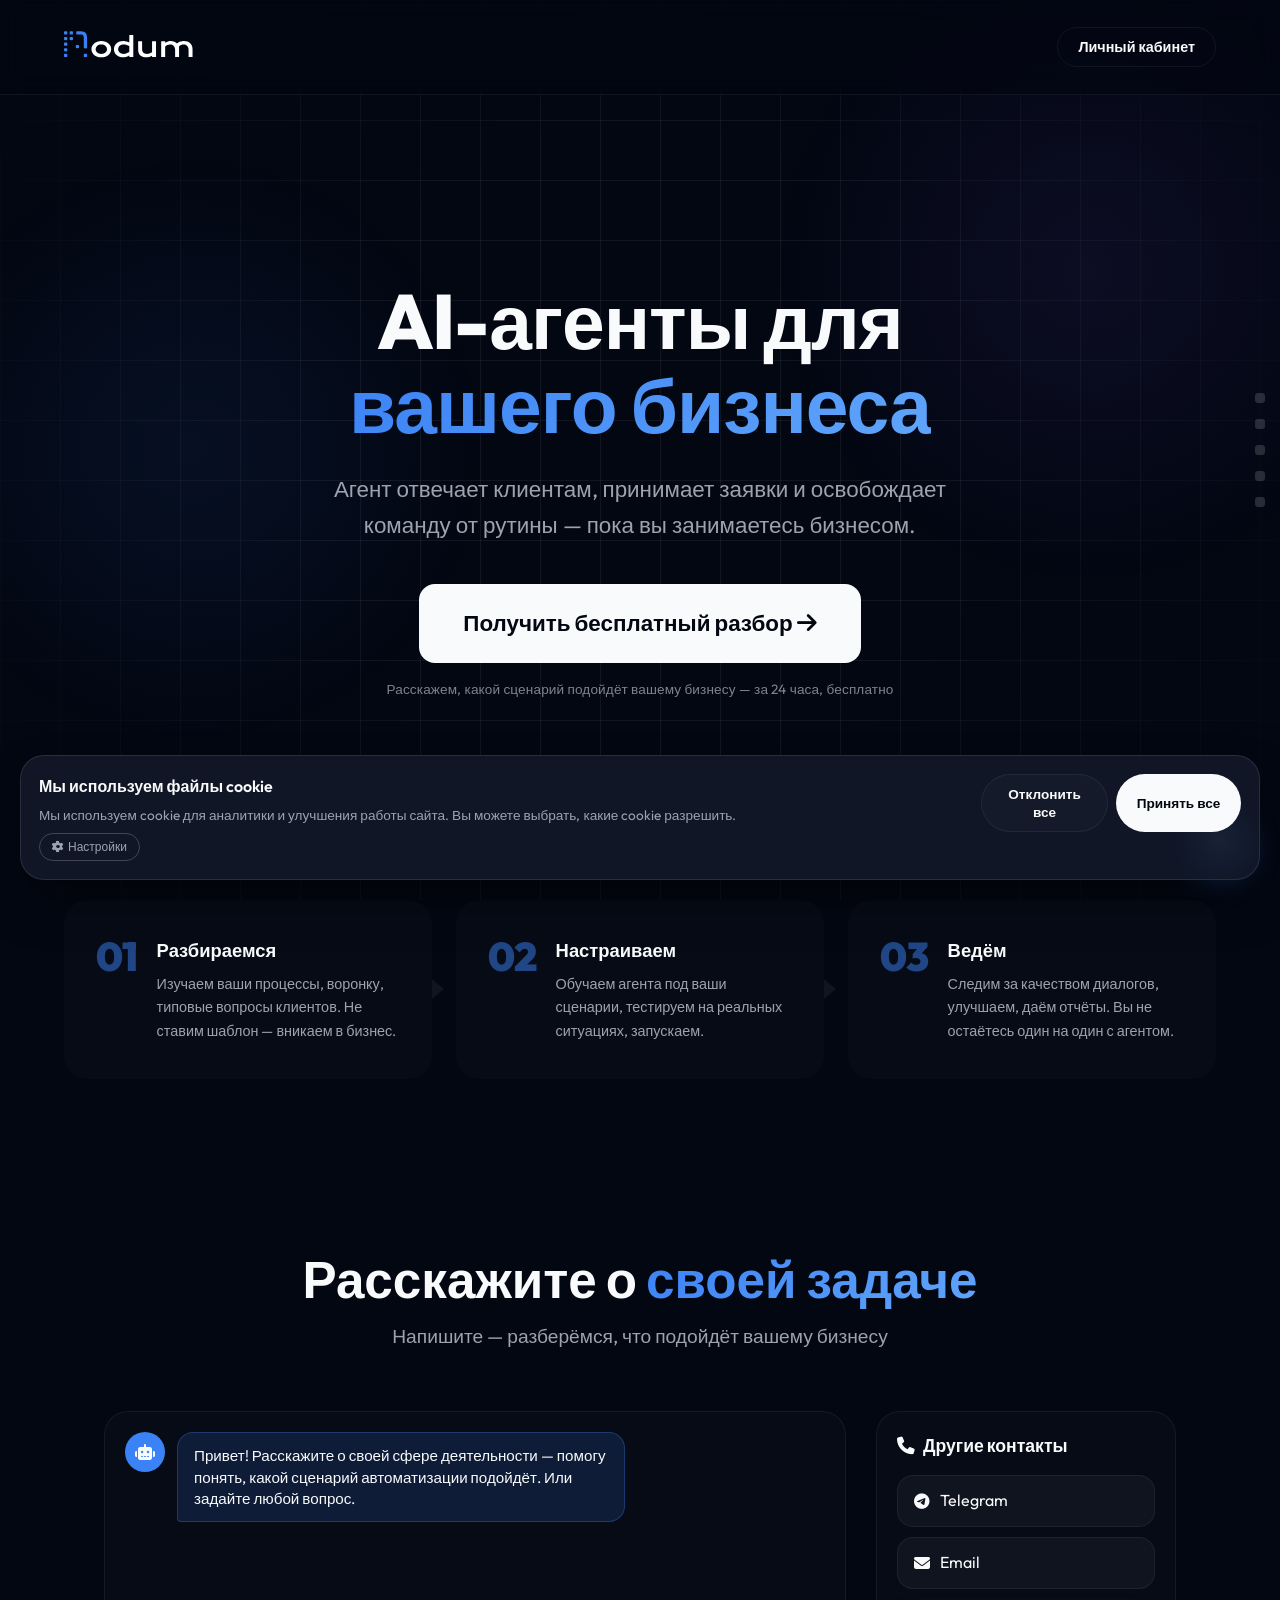
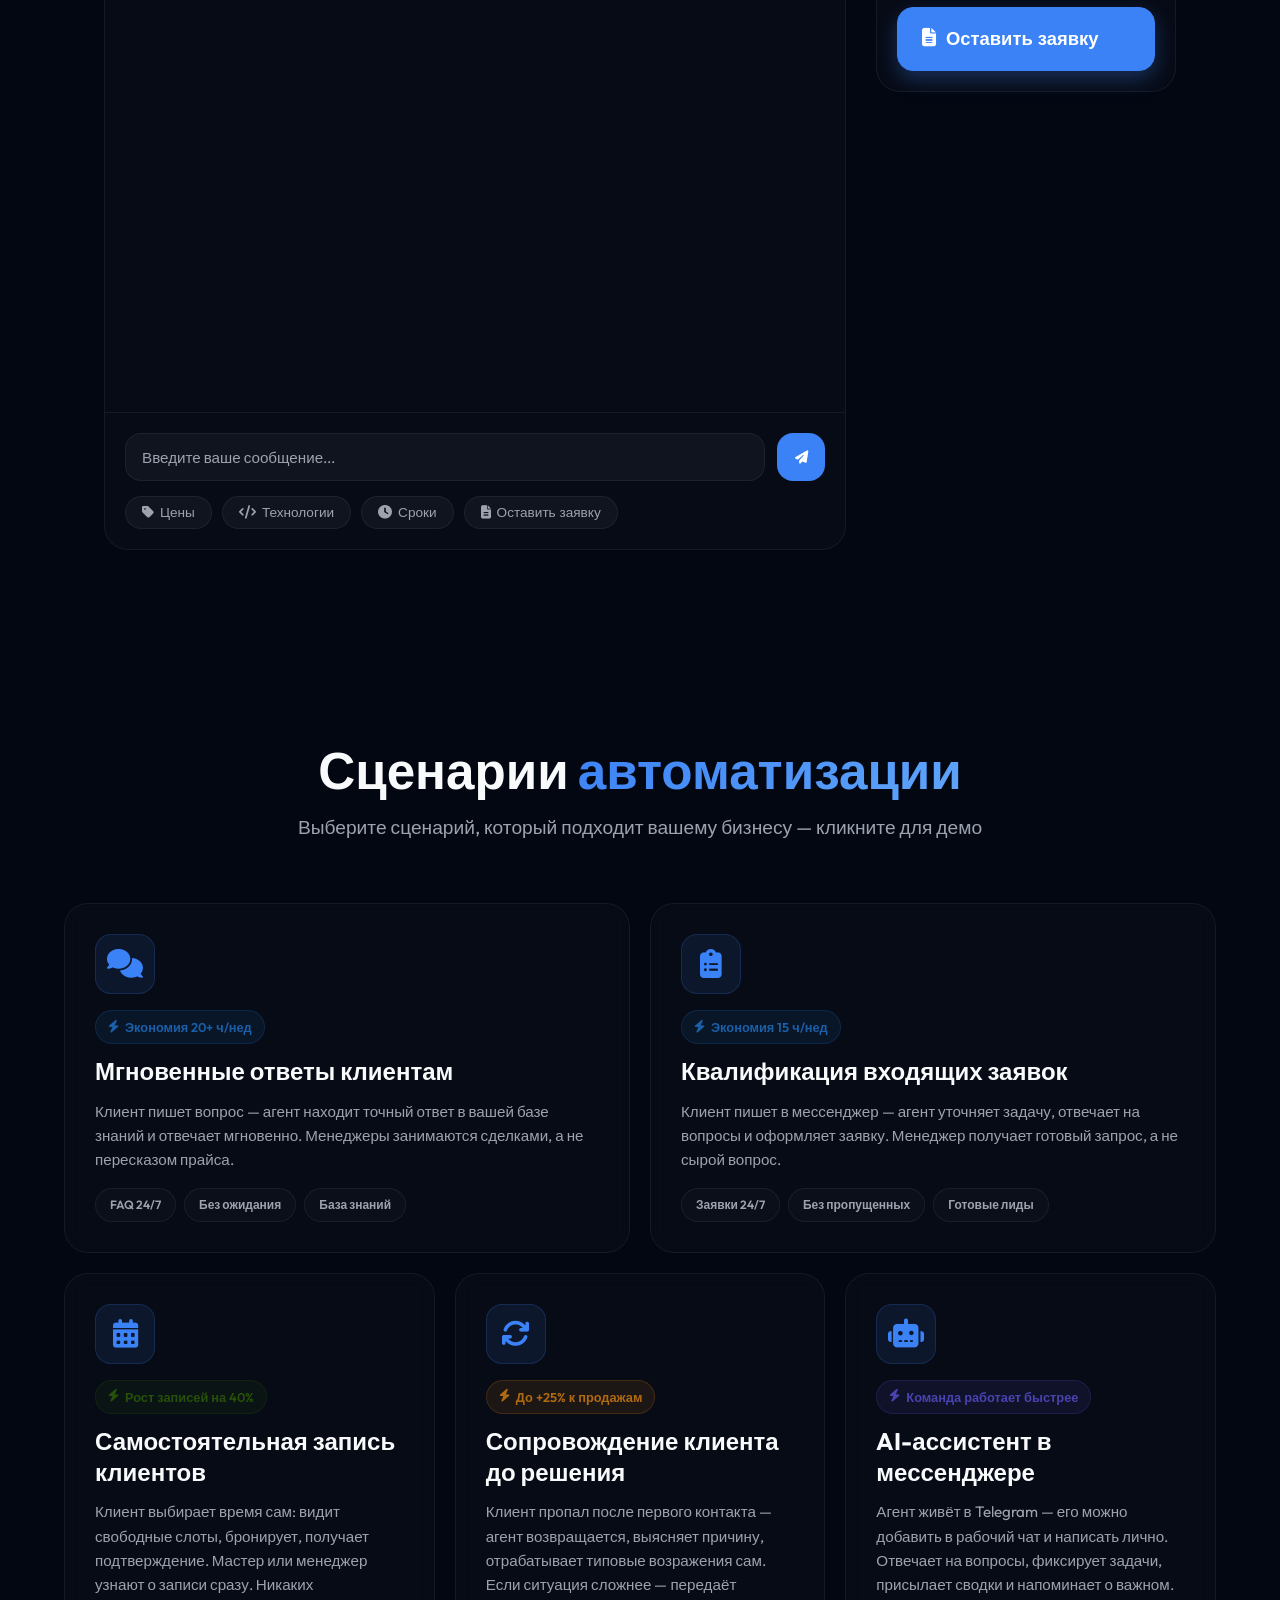
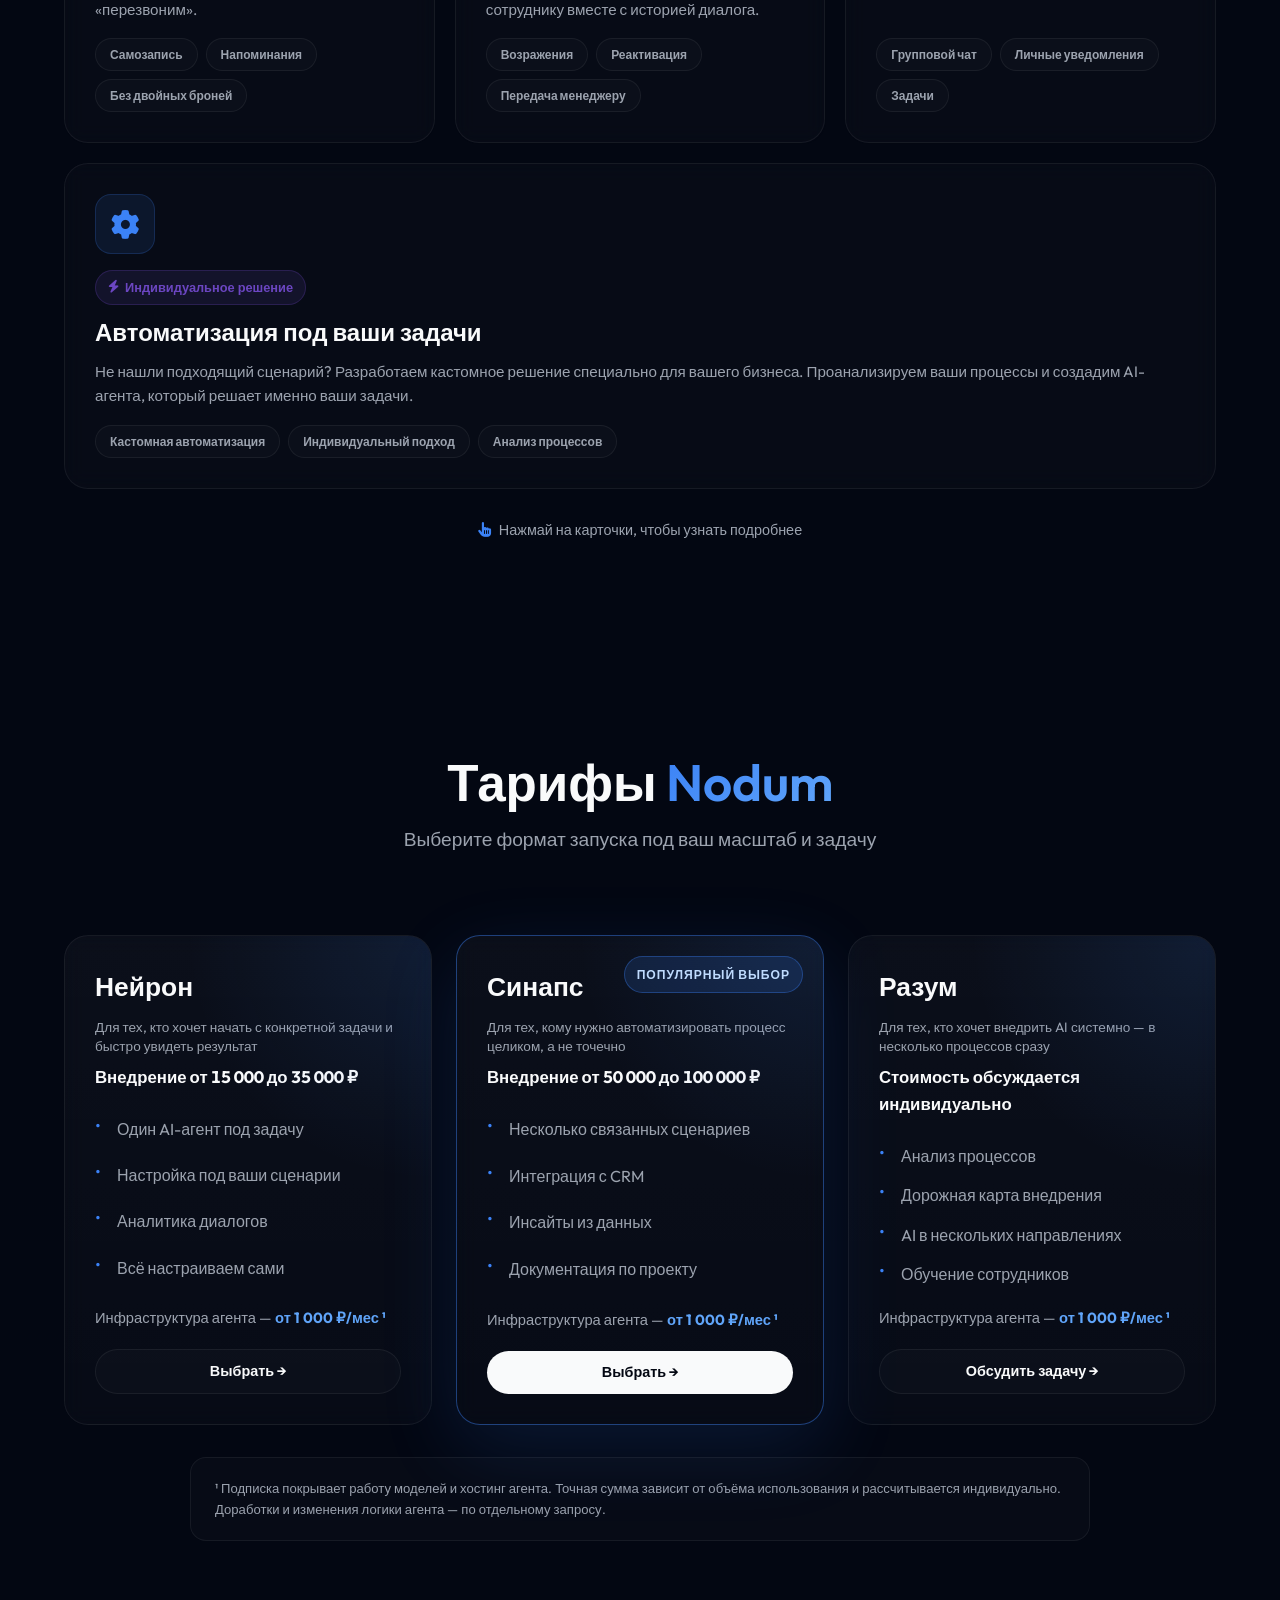
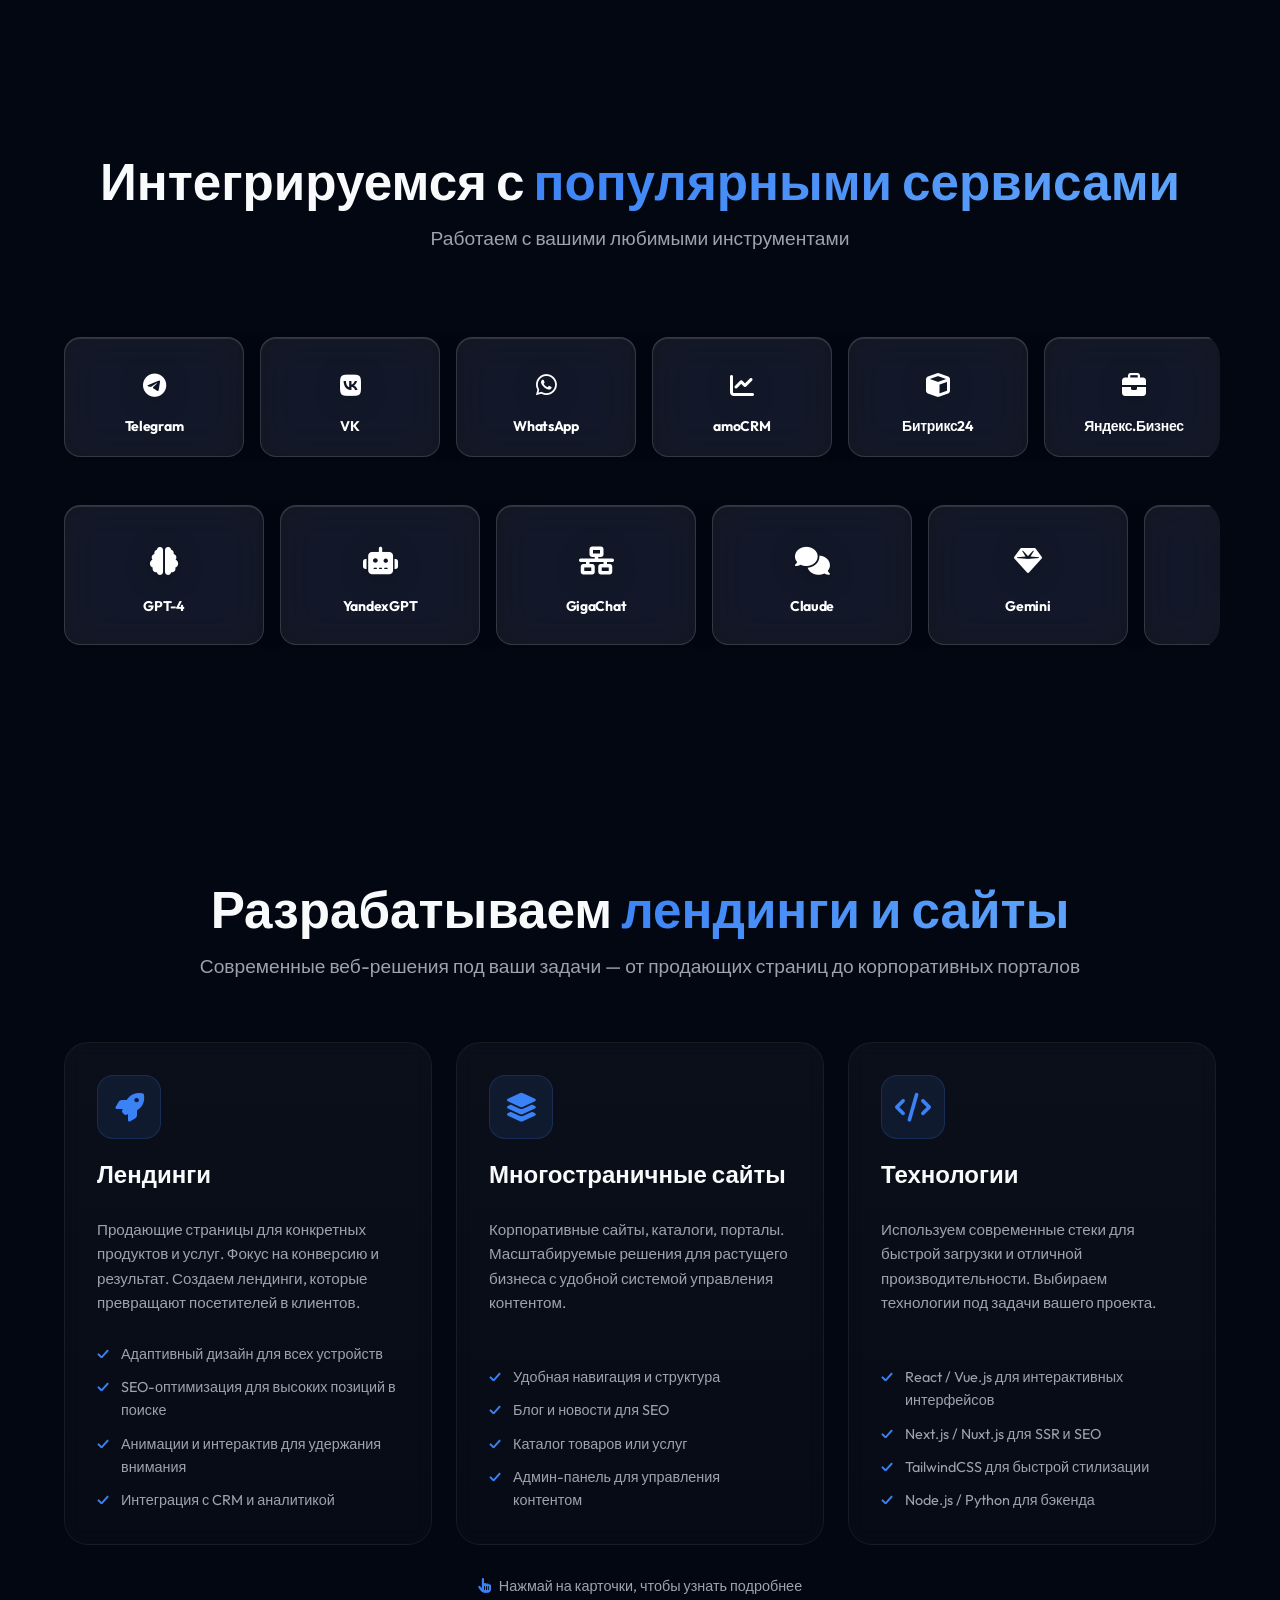
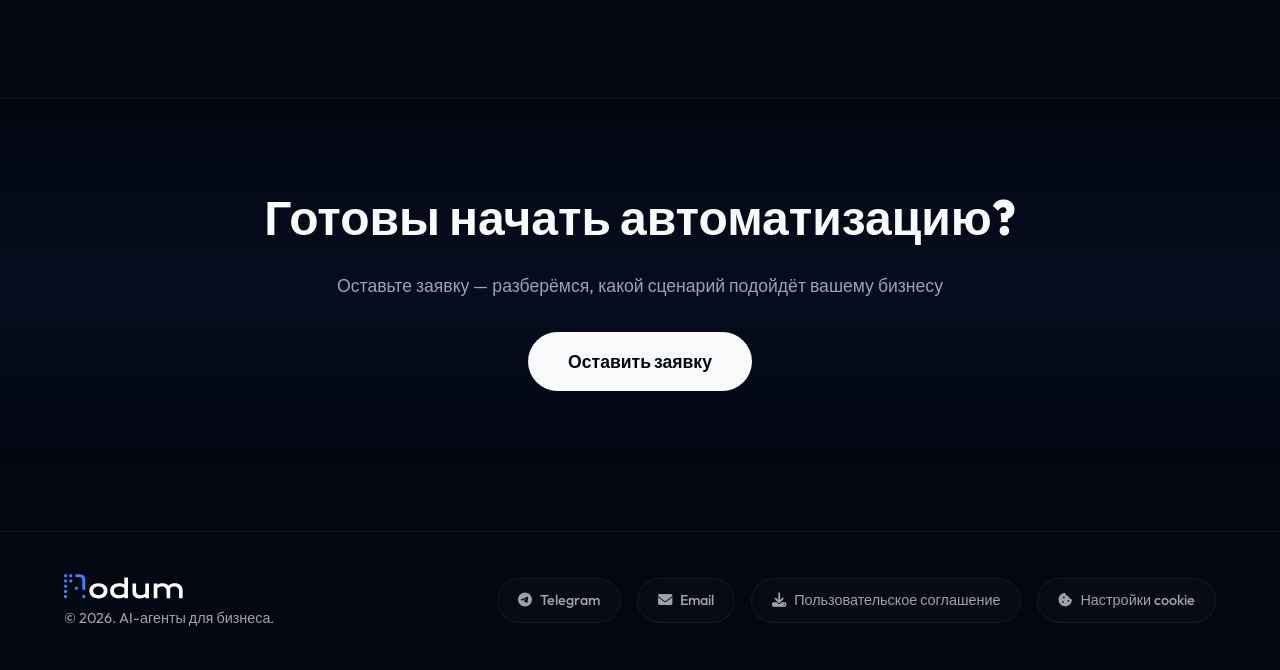
==== index.html @ 3034f19e "добавлена плавающая навигация справа с индикацией активных секций, удалено бургер-меню, добавлены ID" ====
<!DOCTYPE html>
<html lang="ru">
<head>
    <meta charset="UTF-8">
    <meta name="viewport" content="width=device-width, initial-scale=1.0, maximum-scale=5.0, user-scalable=yes">
    <meta name="theme-color" content="#030712">
    <title>Nodum — AI-агенты для бизнеса</title>
    <link rel="icon" type="image/svg+xml" href="images/nodumColor.svg">
    <link rel="apple-touch-icon" href="images/nodum fffff.svg">
    <link rel="mask-icon" href="images/nodum fffff.svg" color="#3b82f6">
    <meta name="msapplication-TileImage" content="images/nodum fffff.svg">
    <meta name="msapplication-TileColor" content="#030712">
    <link rel="manifest" href="manifest.json">

    <!-- Open Graph / Facebook -->
    <meta property="og:type" content="website">
    <meta property="og:url" content="https://nodum-tech.github.io/Nodum_site/">
    <meta property="og:title" content="Nodum — AI-агенты для бизнеса">
    <meta property="og:description" content="Агент отвечает клиентам, принимает заявки и освобождает команду от рутины — пока вы занимаетесь бизнесом.">
    <meta property="og:image" content="https://nodum-tech.github.io/Nodum_site/images/logo.svg">
    <meta property="og:image:type" content="image/svg+xml">
    <meta property="og:image:width" content="276">
    <meta property="og:image:height" content="62">

    <!-- Twitter -->
    <meta property="twitter:card" content="summary_large_image">
    <meta property="twitter:url" content="https://nodum-tech.github.io/Nodum_site/">
    <meta property="twitter:title" content="Nodum — AI-агенты для бизнеса">
    <meta property="twitter:description" content="Агент отвечает клиентам, принимает заявки и освобождает команду от рутины — пока вы занимаетесь бизнесом.">
    <meta property="twitter:image" content="https://nodum-tech.github.io/Nodum_site/images/logo.svg">
    <meta property="twitter:image:alt" content="Nodum - AI-агенты для бизнеса">

    <link rel="preconnect" href="https://fonts.googleapis.com">
    <link rel="preconnect" href="https://fonts.gstatic.com" crossorigin>
    
    <!-- Подключаем Unbounded для заголовков и Outfit для текста -->
    <link href="https://fonts.googleapis.com/css2?family=Outfit:wght@300;400;500;600;800;900&family=Unbounded:wght@600;700;800&display=swap" rel="stylesheet">

    <link rel="stylesheet" href="https://cdnjs.cloudflare.com/ajax/libs/font-awesome/6.4.0/css/all.min.css">
    <link rel="stylesheet" href="style.css">

    <!-- CSS-защита для React Flowchart контейнера -->
    <style>
      #react-flowchart-container {
        width: 100%;
        display: flex;
        justify-content: center;
        align-items: center;
        overflow-x: auto;
        padding: 10px 0 30px 0;
        background: transparent;
      }

      #react-flowchart-container svg {
        min-width: 600px;
        width: 100%;
        height: auto;
        overflow: visible !important;
      }
    </style>

    <script src="https://cdn.jsdelivr.net/npm/mermaid@10/dist/mermaid.min.js"></script>
    <script>
        mermaid.initialize({ 
            startOnLoad: true, 
            theme: 'dark',
            themeVariables: {
                primaryColor: '#3b82f6',
                edgeLabelBackground:'#1e293b',
                tertiaryColor: '#1e293b',
                mainBkg: '#0f172a',
                nodeBorder: '#3b82f6',
                lineColor: '#6366f1',
                fontFamily: 'Outfit'
            },
            flowchart: { useMaxWidth: true, htmlLabels: true, curve: 'long-hand' }
        });
    </script>
</head>
<body>

    <div class="bg-gradient"></div>
    <div class="grid-bg"></div>

    <!-- Навигация -->
    <nav class="navbar fade-in-top">
        <div class="logo"><img class="image-logo " src="images/logo.svg" alt="logo" srcset=""></div>
        <div class="nav-links">
            <button onclick="openCabinetModal()" class="btn btn-outline btn-sm">Личный кабинет</button>
        </div>
    </nav>

    <!-- Плавающая навигация справа -->
    <div class="floating-nav" id="floating-nav">
        <a href="#chat" class="floating-nav-item" data-section="chat">
            <span class="floating-nav-dot"></span>
            <span class="floating-nav-label">Ассистент</span>
        </a>
        <a href="#portfolio" class="floating-nav-item" data-section="portfolio">
            <span class="floating-nav-dot"></span>
            <span class="floating-nav-label">Сценарии</span>
        </a>
        <a href="#pricing" class="floating-nav-item" data-section="pricing">
            <span class="floating-nav-dot"></span>
            <span class="floating-nav-label">Тарифы</span>
        </a>
        <a href="#weeb" class="floating-nav-item" data-section="weeb">
            <span class="floating-nav-dot"></span>
            <span class="floating-nav-label">Веб-разработка</span>
        </a>
        <a href="#cta" class="floating-nav-item" data-section="cta">
            <span class="floating-nav-dot"></span>
            <span class="floating-nav-label">Оставить заявку</span>
        </a>
    </div>

    <main id="main-content">

    <!-- Главный экран -->
    <header id="hero" class="hero">
        <div class="hero-content fade-in-up">
            <h1 class="hero-title">AI-агенты для <span class="text-gradient">вашего бизнеса</span></h1>
            <p class="hero-subtitle">Агент отвечает клиентам, принимает заявки и освобождает команду от рутины — пока вы занимаетесь бизнесом.</p>

            <div class="hero-buttons">
                <a href="#chat" onclick="startProjectChat(event)" class="btn btn-primary">
                    <span>Получить бесплатный разбор <i class="fa-solid fa-arrow-right"></i></span>
                </a>
            </div>
            <p class="hero-micro">Расскажем, какой сценарий подойдёт вашему бизнесу — за 24 часа, бесплатно</p>
        </div>
    </header>

    <!-- Три шага -->
    <section id="steps" class="steps-section fade-in-up">
        <div class="steps-container">
            <div class="step-item fade-in-up">
                <div class="step-number">01</div>
                <div class="step-content">
                    <h3>Разбираемся</h3>
                    <p>Изучаем ваши процессы, воронку, типовые вопросы клиентов. Не ставим шаблон — вникаем в бизнес.</p>
                </div>
            </div>
            <div class="step-item fade-in-up" style="transition-delay: 0.1s">
                <div class="step-number">02</div>
                <div class="step-content">
                    <h3>Настраиваем</h3>
                    <p>Обучаем агента под ваши сценарии, тестируем на реальных ситуациях, запускаем.</p>
                </div>
            </div>
            <div class="step-item fade-in-up" style="transition-delay: 0.2s">
                <div class="step-number">03</div>
                <div class="step-content">
                    <h3>Ведём</h3>
                    <p>Следим за качеством диалогов, улучшаем, даём отчёты. Вы не остаётесь один на один с агентом.</p>
                </div>
            </div>
        </div>
    </section>

    <!-- Прямая связь -->
    <section id="chat" class="chat-section fade-in-up">
        <div class="section-header">
            <h2 class="section-title">Расскажите о <span class="text-gradient">своей задаче</span></h2>
            <p>Напишите — разберёмся, что подойдёт вашему бизнесу</p>
        </div>

        <div class="chat-container">
            <div class="chat-main">
                <div class="chat-messages" id="main-chat-messages">
                    <div class="message bot-message">
                        <div class="message-avatar">
                            <i class="fa-solid fa-robot"></i>
                        </div>
                        <div class="message-content">
                            <p>Привет! Расскажите о своей сфере деятельности — помогу понять, какой сценарий автоматизации подойдёт. Или задайте любой вопрос.</p>
                        </div>
                    </div>
                </div>

                <div class="chat-input-area">
                    <div class="input-wrapper">
                        <input type="text" id="main-chat-input" placeholder="Введите ваше сообщение...">
                        <button id="main-chat-send" class="send-btn">
                            <i class="fa-solid fa-paper-plane"></i>
                        </button>
                    </div>
                    <div class="quick-actions">
                        <button class="quick-action-btn" data-message="Расскажите о ваших ценах">
                            <i class="fa-solid fa-tag"></i> Цены
                        </button>
                        <button class="quick-action-btn" data-message="Какие технологии вы используете?">
                            <i class="fa-solid fa-code"></i> Технологии
                        </button>
                        <button class="quick-action-btn" data-message="Как долго занимает разработка?">
                            <i class="fa-solid fa-clock"></i> Сроки
                        </button>
                        <button class="quick-action-btn traditional-form-btn" data-message="Хочу оставить заявку">
                            <i class="fa-solid fa-file-lines"></i> Оставить заявку
                        </button>
                    </div>
                </div>
            </div>

            <div class="chat-sidebar">
                <div class="sidebar-section">
                    <h3><i class="fa-solid fa-phone"></i> Другие контакты</h3>
                    <div class="contact-buttons">
                        <a href="https://t.me/nodumtech" target="_blank" class="contact-btn telegram">
                            <i class="fa-brands fa-telegram"></i> Telegram
                        </a>
                        <a href="mailto:hello@nodum-tech.ru" target="_blank" class="contact-btn email">
                            <i class="fa-solid fa-envelope"></i> Email
                        </a>
                        <button class="contact-btn form-btn big-contact-btn" onclick="openTraditionalForm(event)">
                            <i class="fa-solid fa-file-lines"></i> Оставить заявку
                        </button>
                    </div>
                </div>
            </div>
        </div>
    </section>

    <!-- Сценарии автоматизации - Сетка карточек с модальными демо -->
    <section id="portfolio" class="portfolio fade-in-up">
        <div class="section-header">
            <h2 class="section-title">Сценарии <span class="text-gradient">автоматизации</span></h2>
            <p>Выберите сценарий, который подходит вашему бизнесу — кликните для демо</p>
        </div>

        <div id="bento-container" class="bento-container">
            <!-- Cards from JS -->
        </div>
        <p class="click-hint"><i class="fa-solid fa-hand-pointer"></i> Нажмай на карточки, чтобы узнать подробнее </p>
    </section>

    <!-- Тарифы -->
    <section id="pricing" class="pricing-section fade-in-up">
        <div class="section-header">
            <h2 class="section-title">Тарифы <span class="text-gradient">Nodum</span></h2>
            <p>Выберите формат запуска под ваш масштаб и задачу</p>
        </div>

        <div class="pricing-grid">
            <article class="pricing-card fade-in-up">
                <div class="pricing-top">
                    <div>
                        <div class="pricing-name">Нейрон</div>
                        <div class="pricing-tagline">Для тех, кто хочет начать с конкретной задачи и быстро увидеть результат</div>
                        <div class="pricing-price">Внедрение от 15 000 до 35 000 ₽</div>
                    </div>
                </div>
                <ul class="pricing-list">
                    <li>Один AI-агент под задачу</li>
                    <li>Настройка под ваши сценарии</li>
                    <li>Аналитика диалогов</li>
                    <li>Всё настраиваем сами</li>
                </ul>
                <div class="pricing-launch">Инфраструктура агента — <span class="price-highlight">от&nbsp;1&nbsp;000&nbsp;₽/мес&nbsp;¹</span></div>
                <a href="#chat" onclick="selectTariff(event, 'Нейрон')" class="btn btn-secondary btn-sm pricing-btn">Выбрать →</a>
            </article>

            <article class="pricing-card pricing-card-featured fade-in-up" style="transition-delay: 0.1s">
                <div class="pricing-badge">ПОПУЛЯРНЫЙ ВЫБОР</div>
                <div class="pricing-top">
                    <div>
                        <div class="pricing-name">Синапс</div>
                        <div class="pricing-tagline">Для тех, кому нужно автоматизировать процесс целиком, а не точечно</div>
                        <div class="pricing-price">Внедрение от 50 000 до 100 000 ₽</div>
                    </div>
                </div>
                <ul class="pricing-list">
                    <li>Несколько связанных сценариев</li>
                    <li>Интеграция с CRM</li>
                    <li>Инсайты из данных</li>
                    <li>Документация по проекту</li>
                </ul>
                <div class="pricing-launch">Инфраструктура агента — <span class="price-highlight">от&nbsp;1&nbsp;000&nbsp;₽/мес&nbsp;¹</span></div>
                <a href="#chat" onclick="selectTariff(event, 'Синапс')" class="btn btn-primary btn-sm pricing-btn">Выбрать →</a>
            </article>

            <article class="pricing-card fade-in-up" style="transition-delay: 0.2s">
                <div class="pricing-top">
                    <div>
                        <div class="pricing-name">Разум</div>
                        <div class="pricing-tagline">Для тех, кто хочет внедрить AI системно — в несколько процессов сразу</div>
                        <div class="pricing-price">Стоимость обсуждается индивидуально</div>
                    </div>
                </div>
                <ul class="pricing-list">
                    <li>Анализ процессов</li>
                    <li>Дорожная карта внедрения</li>
                    <li>AI в нескольких направлениях</li>
                    <li>Обучение сотрудников</li>
                </ul>
                <div class="pricing-launch">Инфраструктура агента — <span class="price-highlight">от&nbsp;1&nbsp;000&nbsp;₽/мес&nbsp;¹</span></div>
                <a href="#chat" onclick="selectTariff(event, 'Разум')" class="btn btn-secondary btn-sm pricing-btn">Обсудить задачу →</a>
            </article>
        </div>

        <div class="pricing-footnote">
            <p>¹ Подписка покрывает работу моделей и хостинг агента. Точная сумма зависит от объёма использования и рассчитывается индивидуально. Доработки и изменения логики агента — по отдельному запросу.</p>
        </div>
    </section>

    <!-- Интеграции в стиле Google Gemini API -->
    <section id="integrations" class="integrations-section fade-in-up">
        <div class="section-header">
            <h2 class="section-title">Интегрируемся с <span class="text-gradient">популярными сервисами</span></h2>
            <p>Работаем с вашими любимыми инструментами</p>
        </div>

        <div class="llm-carousel">
            <div class="carousel-container">
                <div class="carousel-track" id="integrations-track">
                    <!-- Карточки будут загружены из JSON -->
                </div>
            </div>
        </div>
        
        <!-- LLM модели -->
        <div class="llm-carousel">
            <div class="carousel-container">
                <div class="carousel-track" id="llm-track">
                    <!-- Карточки будут загружены из JSON -->
                </div>
            </div>
        </div>
    </section>

    <!-- Веб-разработка -->
    <section id="weeb" class="webdev-section fade-in-up">
        <div class="section-header">
            <h2 class="section-title">Разрабатываем <span class="text-gradient">лендинги и сайты</span></h2>
            <p>Современные веб-решения под ваши задачи — от продающих страниц до корпоративных порталов</p>
        </div>

        <div id="webdev-container" class="webdev-grid">
            <!-- Карточки будут загружены из data.json -->
        </div>
        <p class="click-hint"><i class="fa-solid fa-hand-pointer"></i> Нажмай на карточки, чтобы узнать подробнее </p>
    </section>

    <!-- CTA Секция перед футером -->
    <section id="cta" class="footer-cta-section fade-in-up">
        <div class="footer-cta-content">
            <h2 class="footer-cta-title">Готовы начать автоматизацию?</h2>
            <p class="footer-cta-subtitle">Оставьте заявку — разберёмся, какой сценарий подойдёт вашему бизнесу</p>
            <button onclick="openTraditionalForm(event)" class="btn btn-primary btn-large footer-cta-btn">
                <span>Оставить заявку</span>
            </button>
        </div>
    </section>

    <!-- Модальное окно традиционной формы -->
    <div id="traditional-form-modal" class="modal">
        <div class="modal-content traditional-form-content">
            <span class="close-modal" onclick="closeTraditionalForm()"><i class="fa-solid fa-xmark"></i></span>
            <div class="modal-header">
                <h2><i class="fa-solid fa-file-lines"></i> Оставить заявку</h2>
                <p>Заполните простую форму, и мы свяжемся с вами</p>
            </div>
            <div class="modal-body">
                <form id="traditional-form" onsubmit="submitTraditionalForm(event)">
                    <input type="hidden" id="form-demo-type" name="demoType" value="">
                    <div class="form-group">
                        <label for="form-field">Сфера деятельности *</label>
                        <input type="text" id="form-field" required placeholder="Например: Салон красоты, E-commerce, IT">
                    </div>
                    <div class="form-group">
                        <label for="form-contact">Телефон или Telegram *</label>
                        <input type="text" id="form-contact" required placeholder="+7 (999) 123-45-67 или @username">
                    </div>
                    <div class="form-group">
                        <label for="form-message">Дополнительная информация</label>
                        <textarea id="form-message" rows="3" placeholder="Расскажите о вашем проекте (необязательно)"></textarea>
                    </div>
                    <button type="submit" class="btn btn-primary btn-large">
                        <span>Отправить заявку <i class="fa-solid fa-paper-plane"></i></span>
                    </button>
                </form>
            </div>
        </div>
    </div>

    <!-- Модальное окно сценария с интерактивной песочницей -->
    <div id="bot-modal" class="modal scenario-modal">
        <div class="modal-content scenario-modal-content">
            <span class="close-modal" onclick="closeScenarioModal()"><i class="fa-solid fa-xmark"></i></span>
            <div class="modal-header scenario-header">
                <div class="modal-icon"><i></i></div>
                <h2></h2>
            </div>
            <div class="modal-body scenario-body">
                <div id="react-flowchart-container" style="width:100%; display:flex; justify-content:center; align-items:center; overflow-x:auto; padding:20px 0; min-height: 200px;"></div>

                <p class="scenario-description"></p>

                <div class="scenario-features">
                    <h4>Возможности:</h4>
                    <ul class="features-list"></ul>
                </div>

                <div class="scenario-implementation">
                    <h4>Как это работает:</h4>
                    <p class="implementation-text"></p>
                </div>

                <div class="scenario-modal-actions">
                    <button class="btn btn-primary" onclick="handleScenarioCTA()">
                        <span>Оставить заявку <i class="fa-solid fa-paper-plane"></i></span>
                    </button>
                    <button class="btn btn-secondary btn-small" onclick="window.closeScenarioModal(); document.getElementById('chat').scrollIntoView({ behavior: 'smooth' });">
                        <span>Спросить у агента <i class="fa-solid fa-robot"></i></span>
                    </button>
                </div>
            </div>
        </div>
    </div>

    <!-- Модальное окно веб-разработки -->
    <div id="webdev-modal" class="modal scenario-modal">
        <div class="modal-content scenario-modal-content">
            <span class="close-modal" onclick="closeWebDevModal()"><i class="fa-solid fa-xmark"></i></span>
            <div class="modal-header scenario-header">
                <div class="modal-icon"><i class="fa-solid fa-code"></i></div>
                <h2 id="webdev-modal-title">Веб-разработка</h2>
            </div>
            <div class="modal-body scenario-body">
                <p id="webdev-modal-description" class="scenario-description"></p>
                
                
                
                <div class="scenario-features">
                    <h4>Возможности:</h4>
                    <ul id="webdev-modal-features" class="features-list"></ul>
                </div>

                <div class="scenario-implementation">
                    <h4>Как это работает:</h4>
                    <p id="webdev-modal-how" class="implementation-text"></p>
                </div>
                <!-- Горизонтальная витрина сайтов -->
                <div class="sites-showcase">
                    <div id="webdev-demo-links" style="display: none;"></div>
                </div>
                <div class="scenario-modal-actions">
                    <button id="webdev-demo-btn" class="btn btn-primary" onclick="handleWebDevDemo()" style="display: none;">
                        <span>Смотреть демо <i class="fa-solid fa-external-link-alt"></i></span>
                    </button>
                    <button class="btn btn-primary" onclick="handleWebDevCTA()">
                        <span>Обсудить проект <i class="fa-solid fa-paper-plane"></i></span>
                    </button>
                    <button class="btn btn-secondary btn-small" onclick="closeWebDevModal(); document.getElementById('chat').scrollIntoView({ behavior: 'smooth' });">
                        <span>Спросить у агента <i class="fa-solid fa-robot"></i></span>
                    </button>
                </div>
            </div>
        </div>
    </div>

    <!-- Модальное окно "Личный кабинет" -->
    <div id="cabinet-modal" class="modal">
        <div class="modal-content cabinet-modal-content">
            <span class="close-modal" onclick="closeCabinetModal()"><i class="fa-solid fa-xmark"></i></span>
            <div class="modal-header">
                <div class="modal-icon"><i class="fa-solid fa-user-circle"></i></div>
                <h2>Личный кабинет</h2>
            </div>
            <div class="modal-body">
                <p style="color: var(--text-muted); margin-bottom: 24px; line-height: 1.6;">
                    Личный кабинет — в разработке. Здесь будет управление тарифом, аналитика диалогов и потребление токенов.
                </p>
                <form id="cabinet-form" onsubmit="submitCabinetForm(event)">
                    <div class="form-group">
                        <label for="cabinet-email">Ваш email</label>
                        <input type="email" id="cabinet-email" required placeholder="you@example.com">
                    </div>
                    <button type="submit" class="btn btn-primary btn-large" style="width: 100%">
                        <span>Уведомить о запуске <i class="fa-solid fa-bell"></i></span>
                    </button>
                </form>
            </div>
        </div>
    </div>

    <!-- Модальное окно демо-сайта -->
    <div id="demo-site-modal" class="modal">
        <div class="modal-content demo-site-modal-content">
            <span class="close-modal" onclick="closeDemoModal()"><i class="fa-solid fa-xmark"></i></span>
            <div class="demo-site-header">
                <h3 id="demo-site-title">Демо дизайн</h3>
            </div>
            <div class="demo-site-iframe-wrapper">
                <iframe id="demo-site-iframe" src="" frameborder="0"></iframe>
            </div>
        </div>
    </div>

    <footer>
        <div class="footer-content">
            <div class="footer-left">
                <div class="logo"><img class="image-logo" src="images/logo.svg" alt="Nodum"></div>
                <p>© 2026. AI-агенты для бизнеса.</p>
            </div>
            <div class="footer-right">
                <a href="https://t.me/nodumtech" target="_blank" class="footer-link">
                    <i class="fa-brands fa-telegram"></i> Telegram
                </a>
                <a href="mailto:hello@nodum-tech.ru" class="footer-link">
                    <i class="fa-solid fa-envelope"></i> Email
                </a>
                <a href="doc/nodum_user_agreement.docx" download class="footer-link">
                    <i class="fa-solid fa-download"></i> Пользовательское соглашение
                </a>
            </div>
        </div>
    </footer>

    </main>

    <!-- Cookie Consent Banner -->
    <div id="cookie-consent-banner" class="cookie-banner" style="display: none;">
        <div class="cookie-banner-content">
            <div class="cookie-banner-text">
                <h3>Мы используем файлы cookie</h3>
                <p>Мы используем cookie для аналитики и улучшения работы сайта. Вы можете выбрать, какие cookie разрешить.</p>
                <button class="cookie-settings-toggle" onclick="window.cookieConsent.showSettings()">
                    <i class="fa-solid fa-cog"></i> Настройки
                </button>
            </div>
            <div class="cookie-banner-buttons">
                <button class="btn btn-secondary cookie-reject" onclick="window.cookieConsent.rejectAll()">
                    Отклонить все
                </button>
                <button class="btn btn-primary cookie-accept" onclick="window.cookieConsent.acceptAll()">
                    Принять все
                </button>
            </div>
        </div>
    </div>

    <!-- Cookie Settings Modal -->
    <div id="cookie-settings-modal" class="modal cookie-modal" style="display: none;">
        <div class="modal-content cookie-modal-content">
            <span class="close-modal" onclick="window.cookieConsent.hideSettings()"><i class="fa-solid fa-xmark"></i></span>
            <div class="modal-header">
                <h2><i class="fa-solid fa-cookie-bite"></i> Настройки cookie</h2>
                <p>Выберите, какие типы cookie вы разрешаете использовать</p>
            </div>
            <div class="modal-body">
                <div class="cookie-category">
                    <div class="cookie-category-header">
                        <div>
                            <h4>Необходимые cookie</h4>
                            <p class="cookie-description">Обязательны для работы сайта. Не могут быть отключены.</p>
                        </div>
                        <div class="cookie-toggle cookie-toggle-disabled">
                            <i class="fa-solid fa-check"></i> Всегда включены
                        </div>
                    </div>
                </div>

                <div class="cookie-category">
                    <div class="cookie-category-header">
                        <div>
                            <h4>Аналитические cookie</h4>
                            <p class="cookie-description">Помогают нам понять, как посетители используют сайт, для улучшения его работы.</p>
                        </div>
                        <label class="cookie-toggle-switch">
                            <input type="checkbox" id="analytics-toggle">
                            <span class="cookie-slider"></span>
                        </label>
                    </div>
                </div>

                <div class="cookie-category">
                    <div class="cookie-category-header">
                        <div>
                            <h4>Функциональные cookie</h4>
                            <p class="cookie-description">Запоминают ваши настройки для улучшения пользовательского опыта.</p>
                        </div>
                        <label class="cookie-toggle-switch">
                            <input type="checkbox" id="functional-toggle">
                            <span class="cookie-slider"></span>
                        </label>
                    </div>
                </div>

                <div class="cookie-modal-buttons">
                    <button class="btn btn-secondary" onclick="window.cookieConsent.saveCustom()">
                        Сохранить выбор
                    </button>
                </div>
            </div>
        </div>
    </div>

    <!-- Cookie Preferences Link in Footer -->
    <script>
        // Add cookie preferences link to footer after page load
        document.addEventListener('DOMContentLoaded', () => {
            const footerRight = document.querySelector('.footer-right');
            if (footerRight) {
                const cookieLink = document.createElement('a');
                cookieLink.href = '#';
                cookieLink.className = 'footer-link';
                cookieLink.innerHTML = '<i class="fa-solid fa-cookie-bite"></i> Настройки cookie';
                cookieLink.onclick = (e) => {
                    e.preventDefault();
                    if (window.cookieConsent) {
                        window.cookieConsent.showSettings();
                    }
                };
                footerRight.appendChild(cookieLink);
            }
        });
    </script>

    <!-- Floating Chat Button -->
    <a href="#chat" class="floating-chat-btn" aria-label="Открыть чат">
        <i class="fa-solid fa-comments"></i>
    </a>

    <!-- Toast Notifications Container -->
    <div id="toast-container" class="toast-container"></div>

    <script src="config.js"></script>
    <script src="cookie-consent.js"></script>
    <script src="script.js"></script>

    <script src="flowchart.js"></script>

    <script>
        // Обработка якоря при загрузке страницы (для переходов с других страниц)
        window.addEventListener('load', function() {
            if (window.location.hash) {
                const element = document.querySelector(window.location.hash);
                if (element) {
                    setTimeout(() => {
                        element.scrollIntoView({ behavior: 'smooth' });
                    }, 100);
                }
            }
        });
    </script>
</body>
</html>
---- style.css ----
/* Базовые настройки и премиум переменные */
:root {
    --bg-color: #030712; /* Глубокий премиальный черный */
    --card-bg: rgba(255, 255, 255, 0.02);
    --card-border: rgba(255, 255, 255, 0.06);
    --card-hover: rgba(255, 255, 255, 0.04);
    --accent: #3b82f6; /* Modern Blue */
    --accent-glow: #60a5fa;
    --text-main: #f9fafb;
    --text-muted: #9ca3af;
    --font-main: 'Outfit', sans-serif;
    --radius-lg: 24px;
    --radius-md: 16px;
    --transition: transform 0.25s cubic-bezier(0.16, 1, 0.3, 1), opacity 0.25s cubic-bezier(0.16, 1, 0.3, 1), background-color 0.25s cubic-bezier(0.16, 1, 0.3, 1), border-color 0.25s cubic-bezier(0.16, 1, 0.3, 1), box-shadow 0.25s cubic-bezier(0.16, 1, 0.3, 1), color 0.25s cubic-bezier(0.16, 1, 0.3, 1);

    /* Цветовая кодировка типов выгод */
    --benefit-time: #3b82f6;      /* Синий - Экономия времени */
    --benefit-time-bg: rgba(59, 130, 246, 0.1);
    --benefit-time-border: rgba(59, 130, 246, 0.3);
    --benefit-money: #10b981;    /* Зеленый - Рост продаж/экономия денег */
    --benefit-money-bg: rgba(16, 185, 129, 0.1);
    --benefit-money-border: rgba(16, 185, 129, 0.3);
    --benefit-service: #8b5cf6;  /* Фиолетовый - Клиентский сервис 24/7 */
    --benefit-service-bg: rgba(139, 92, 246, 0.1);
    --benefit-service-border: rgba(139, 92, 246, 0.3);
}

* { margin: 0; padding: 0; box-sizing: border-box; }
html {
    scroll-behavior: smooth;
    color-scheme: dark;
}

body {
    background-color: var(--bg-color);
    color: var(--text-main);
    font-family: var(--font-main);
    line-height: 1.6;
    overflow-x: hidden;
    cursor: default;
    min-height: 100vh;
}

a,
button,
input,
textarea,
select,
[role="button"] {
    touch-action: manipulation;
    -webkit-tap-highlight-color: transparent;
}

a:focus-visible,
button:focus-visible,
input:focus-visible,
textarea:focus-visible,
select:focus-visible {
    outline: 2px solid var(--accent);
    outline-offset: 3px;
}

.skip-link {
    position: absolute;
    top: 12px;
    left: 12px;
    transform: translateY(-160%);
    background: var(--text-main);
    color: var(--bg-color);
    padding: 12px 16px;
    border-radius: 999px;
    z-index: 1000;
    text-decoration: none;
    font-weight: 700;
    transition: transform 0.2s ease;
}

.skip-link:focus {
    transform: translateY(0);
}

.sr-only {
    position: absolute;
    width: 1px;
    height: 1px;
    padding: 0;
    margin: -1px;
    overflow: hidden;
    clip: rect(0, 0, 0, 0);
    white-space: nowrap;
    border: 0;
}

/* Динамический курсор-глоу (удален) */


/* Статические фоны */
.bg-gradient {
    position: fixed;
    top: 0; left: 0; width: 100vw; height: 100vh;
    background:
        radial-gradient(circle at 15% 50%, rgba(59, 130, 246, 0.08), transparent 25%),
        radial-gradient(circle at 85% 30%, rgba(139, 92, 246, 0.08), transparent 25%);
    z-index: -3;
}

.grid-bg {
    position: fixed;
    top: 0; left: 0; width: 100vw; height: 100vh;
    background-image:
        linear-gradient(var(--card-border) 1px, transparent 1px),
        linear-gradient(90deg, var(--card-border) 1px, transparent 1px);
    background-size: 60px 60px;
    z-index: -4;
    mask-image: radial-gradient(circle at center, black 40%, transparent 100%);
    -webkit-mask-image: radial-gradient(circle at center, black 40%, transparent 100%);
}

/* Навигация */
.navbar {
    display: flex;
    justify-content: space-between;
    align-items: center;
    padding: 1.5rem 5%;
    position: fixed;
    width: 100%;
    top: 0; z-index: 100;
    backdrop-filter: blur(12px);
    border-bottom: 1px solid var(--card-border);
    background: rgba(3, 7, 18, 0.7);
}

.logo { font-size: 1.8rem; 
    font-weight: 900; 
    letter-spacing: 1px; }
.logo .image-logo {
    width: 130px
}
.logo .dot { color: var(--accent); }

.nav-links { display: flex; gap: 20px; align-items: center; }
.nav-link { color: var(--text-muted); text-decoration: none; font-weight: 500; transition: var(--transition); position: relative; }
.nav-link:hover { color: var(--text-main); }
.nav-link.active { color: var(--text-main); }
.nav-link.active::after {
    content: '';
    position: absolute;
    bottom: -4px;
    left: 0;
    width: 100%;
    height: 2px;
    background: var(--accent);
    border-radius: 2px;
    box-shadow: 0 0 10px var(--accent);
}

/* Mobile Navigation */
@media (max-width: 768px) {
    .nav-links {
        gap: 10px;
    }

    .nav-links .btn {
        font-size: 0.85rem;
        padding: 10px 16px;
    }
}

/* Плавающая навигация справа (Ультра-минимализм) */
.floating-nav {
    position: fixed;
    right: 15px; /* Легкий отступ от края на ПК */
    top: 50%;
    transform: translateY(-50%);
    z-index: 90;
    display: flex;
    flex-direction: column;
    gap: 16px; /* Воздушные отступы */
    padding: 0;
    pointer-events: none; /* Позволяет кликать "сквозь" контейнер, если промазал */
}

.floating-nav-item {
    position: relative;
    text-decoration: none;
    display: flex;
    align-items: center;
    justify-content: flex-end;
    pointer-events: auto; /* Возвращаем кликабельность квадратам */
    padding: 10px;
    margin: -10px; /* Увеличиваем невидимую зону клика для удобства на телефоне */
}

/* Квадраты с закруглением 3px */
.floating-nav-dot {
    width: 10px;
    height: 10px;
    border-radius: 3px;
    background: rgba(255, 255, 255, 0.15); /* Полупрозрачный серый в неактивном состоянии */
    transition: all 0.3s cubic-bezier(0.16, 1, 0.3, 1);
    flex-shrink: 0;
    border: none;
}

/* Текстовая подсказка без иконок */
.floating-nav-label {
    color: var(--text-main);
    font-size: 0.85rem;
    font-weight: 500;
    opacity: 0;
    transform: translateX(10px) scale(0.95);
    transition: all 0.3s cubic-bezier(0.16, 1, 0.3, 1);
    white-space: nowrap;
    position: absolute;
    right: 25px; /* Дистанция от квадрата */
    background: rgba(3, 7, 18, 0.85);
    backdrop-filter: blur(8px);
    -webkit-backdrop-filter: blur(8px);
    padding: 6px 14px;
    border-radius: 6px;
    border: 1px solid var(--card-border);
    pointer-events: none; /* Чтобы текст не перехватывал мышь */
}

/* Эффекты при наведении (только для устройств с мышью) */
@media (hover: hover) {
    .floating-nav-item:hover .floating-nav-dot {
        background: #3A81F3;
        transform: scale(1.2);
        box-shadow: 0 0 12px rgba(58, 129, 243, 0.5);
    }

    .floating-nav-item:hover .floating-nav-label {
        opacity: 1;
        transform: translateX(0) scale(1);
    }
}

/* Показ labels при скролле (только для активного элемента) */
.floating-nav.scrolling .floating-nav-item.active .floating-nav-label {
    opacity: 1;
    transform: translateX(0) scale(1);
}

/* Состояние активного экрана (вытягивается в стильную полоску) */
.floating-nav-item.active .floating-nav-dot {
    background: #3A81F3;
    height: 24px; /* Крутая анимация растяжения */
    box-shadow: 0 0 12px rgba(58, 129, 243, 0.4);
}

/* Идеально для телефона */
@media (max-width: 768px) {
    .floating-nav {
        right: 8px; /* Прижимаем ближе к краю экрана */
        gap: 12px;
    }

    .floating-nav-dot {
        width: 8px;
        height: 8px;
        border-radius: 3px;
    }

    .floating-nav-item.active .floating-nav-dot {
        height: 20px; /* Чуть меньше растягиваем на телефоне */
        width: 8px;
    }

    .floating-nav-label {
        font-size: 0.75rem;
        padding: 4px 10px;
        right: 20px;
        opacity: 0;
        transform: translateX(10px) scale(0.95);
        transition: all 0.3s cubic-bezier(0.16, 1, 0.3, 1);
    }

    /* Показ labels при скролле на мобильных (только для активного элемента) */
    .floating-nav.scrolling .floating-nav-item.active .floating-nav-label {
        opacity: 1;
        transform: translateX(0) scale(1);
    }
}

/* Кнопки - Modern Behance Style */
.btn {
    position: relative;
    padding: 14px 28px;
    border-radius: 50px;
    font-weight: 600;
    font-size: 1rem;
    font-family: inherit;
    cursor: pointer;
    text-decoration: none;
    display: inline-flex;
    align-items: center;
    justify-content: center;
    gap: 10px;
    transition: var(--transition);
    overflow: hidden;
    border: none;
}

.btn-sm { padding: 10px 20px; font-size: 0.9rem; }
.btn-large { padding: 18px 40px; font-size: 1.1rem; }

.btn-primary {
    background: var(--text-main);
    color: var(--bg-color);
}
.btn-primary:hover {
    background: var(--accent);
    color: #fff;
    /* transform: translateY(-2px); - REMOVED to prevent animation issues */
    box-shadow: 0 10px 25px rgba(59, 130, 246, 0.4);
}

.btn-secondary {
    background: var(--card-bg);
    color: var(--text-main);
    border: 1px solid var(--card-border);
}
.btn-secondary:hover { background: var(--card-hover); border-color: var(--text-muted); }

.btn-small {
    padding: 10px 20px;
    font-size: 0.95rem;
    border-radius: 50px;
}

.scenario-modal-actions {
    display: flex;
    gap: 12px;
    margin-top: 24px;
    padding-top: 24px;
    border-top: 1px solid var(--card-border);
    flex-wrap: wrap;
}

.scenario-modal-actions .btn {
    flex: 1;
    min-width: 140px;
}

.btn-outline {
    background: transparent;
    color: var(--text-main);
    border: 1px solid var(--card-border);
}
.btn-outline:hover { border-color: var(--text-main); }

/* Эффект свечения для кнопок Mega CTA */
.btn-glow {
    animation: glow-pulse 2s infinite;
}
@keyframes glow-pulse {
    0% { box-shadow: 0 0 0 0 rgba(59, 130, 246, 0.4); }
    70% { box-shadow: 0 0 0 20px rgba(59, 130, 246, 0); }
    100% { box-shadow: 0 0 0 0 rgba(59, 130, 246, 0); }
}

/* Hero Section */
.hero {
    min-height: 100vh;
    display: flex;
    flex-direction: column;
    justify-content: center;
    align-items: center;
    text-align: center;
    padding: 0 5%;
    padding-top: 80px;
}

.hero-content { max-width: 900px; }

.badge-modern {
    display: inline-flex;
    align-items: center;
    gap: 8px;
    padding: 8px 16px;
    background: rgba(59, 130, 246, 0.1);
    border: 1px solid rgba(59, 130, 246, 0.2);
    border-radius: 100px;
    color: var(--accent-glow);
    font-size: 0.85rem;
    font-weight: 600;
    margin-bottom: 2rem;
    text-transform: uppercase;
    letter-spacing: 1px;
}

.pulse-dot {
    width: 8px; height: 8px;
    background: var(--accent);
    border-radius: 50%;
    box-shadow: 0 0 10px var(--accent);
    animation: blink 1.5s ease-in-out infinite;
}

.hero-title {
    font-size: clamp(3rem, 6vw, 5.5rem);
    line-height: 1.1;
    font-weight: 800;
    margin-bottom: 1.5rem;
    letter-spacing: -1px;
    text-wrap: balance;
    font-family: 'Outfit', sans-serif;
}

.text-gradient {
    background: linear-gradient(135deg, #fff 0%, var(--accent) 100%);
    background-clip: text;
    -webkit-background-clip: text;
    -webkit-text-fill-color: transparent;
}

.hero-subtitle {
    font-size: clamp(1.1rem, 2vw, 1.4rem);
    color: var(--text-muted);
    margin-bottom: 2.5rem;
    max-width: 700px;
    margin-inline: auto;
}

/* hero-buttons container styling */
.hero-buttons {
    display: flex;
    gap: 20px; /* Increased gap instead of scale */
    justify-content: center;
    align-items: center;
    margin-top: 10px;
    /* transform: scale(1.4); - REMOVE THIS */
    /* transform-origin: center; - REMOVE THIS */
}

/* Increase the buttons themselves inside hero-buttons to look like scale(1.4) */
.hero-buttons .btn {
    padding: 22px 44px; /* Increased padding to simulate scale(1.4) */
    font-size: 1.4rem; /* Increased font size to match scale */
    /* No transform scale - using actual size instead */
    /* Base styles for reset if not in main .btn class */
    cursor: pointer;
    border-radius: 16px; /* Slightly larger border radius for bigger buttons */
    font-weight: 600;
    transition: all 0.3s ease;
    display: inline-flex;
    align-items: center;
    justify-content: center;
    gap: 14px; /* Increased gap proportionally */
}

/* Responsive: so huge buttons don't break screen on phones */
@media (max-width: 768px) {
    .hero-buttons {
        flex-direction: column; /* Stack buttons vertically */
        gap: 15px;
        width: 100%;
        max-width: 300px;
        margin-inline: auto;
    }

    .hero-buttons .btn {
        width: 100%; /* Full width buttons on mobile */
        font-size: 1rem;
        padding: 14px 24px;
        border-radius: 12px;
        gap: 10px;
    }
}

/* Scroll arrow animation */
.scroll-arrow {
    position: absolute;
    right: 20px;
    top: 50%;
    transform: translateY(-50%);
    opacity: 0;
    transition: all 0.3s ease;
    font-size: 1.2rem; /* Larger arrow */
    pointer-events: none; /* Don't interfere with clicks */
}

.btn-secondary:hover .scroll-arrow {
    opacity: 1;
    animation: bounce-down 1s ease-in-out infinite;
}

.btn-secondary {
    position: relative; /* For absolute positioning of arrow */
}

.btn-secondary span {
    transition: transform 0.3s ease;
    display: inline-block;
    font-variant-numeric: tabular-nums;
}

.btn-secondary:hover span {
    transform: translateX(-8px); /* Shift text left to make room for arrow */
}

@keyframes bounce-down {
    0%, 100% { transform: translateY(-50%); }
    50% { transform: translateY(-40%); } /* Bounce more */
}

/* Нам доверяют (Trust Section) */
.trust-section {
    padding: 60px 5%;
    background: var(--card-bg);
    border-top: 1px solid var(--card-border);
    border-bottom: 1px solid var(--card-border);
}

.trust-container {
    max-width: 1400px;
    margin: 0 auto;
}

.trust-title {
    text-align: center;
    font-size: 1.5rem;
    font-weight: 600;
    color: var(--text-muted);
    margin-bottom: 40px;
    text-transform: uppercase;
    letter-spacing: 2px;
}

.trust-logos {
    display: flex;
    justify-content: center;
    gap: 60px;
    flex-wrap: wrap;
}

.trust-logo {
    display: flex;
    flex-direction: column;
    align-items: center;
    gap: 12px;
    transition: var(--transition);
}

.trust-logo:hover {
    transform: translateY(-5px);
}

.logo-placeholder {
    width: 80px;
    height: 80px;
    background: rgba(255, 255, 255, 0.03);
    border: 1px solid var(--card-border);
    border-radius: 16px;
    display: flex;
    align-items: center;
    justify-content: center;
    font-size: 2rem;
    color: var(--text-muted);
    transition: var(--transition);
}

.trust-logo:hover .logo-placeholder {
    background: rgba(59, 130, 246, 0.1);
    border-color: var(--accent);
    color: var(--accent);
}

.trust-logo span {
    font-size: 0.9rem;
    font-weight: 500;
    color: var(--text-muted);
}

/* Responsive styles for trust section */
@media (max-width: 768px) {
    .trust-section {
        padding: 40px 4%;
    }

    .trust-title {
        font-size: 1.2rem;
        margin-bottom: 30px;
    }

    .trust-logos {
        gap: 30px;
    }

    .logo-placeholder {
        width: 60px;
        height: 60px;
        font-size: 1.5rem;
    }

    .trust-logo span {
        font-size: 0.8rem;
    }
}

/* Бегущая строка (Marquee) */
.marquee-container {
    width: 100%;
    padding: 30px 0;
    background: var(--card-bg);
    border-top: 1px solid var(--card-border);
    border-bottom: 1px solid var(--card-border);
    overflow: hidden;
    position: relative;
    transform: rotate(-1deg) scale(1.02); /* Легкий наклон */
    margin: 40px 0;
}

.marquee {
    white-space: nowrap;
    overflow: hidden;
    display: flex;
}

.marquee-content {
    display: flex;
    align-items: center;
    gap: 40px;
    animation: scroll 25s linear infinite;
    font-size: 0;
}

.marquee-content span, .marquee-content i {
    white-space: nowrap;
}

.marquee-content span {
    font-size: 1.5rem;
    font-weight: 800;
    color: transparent;
    -webkit-text-stroke: 1px var(--text-muted);
    text-transform: uppercase;
}

.marquee-content i { color: var(--accent); font-size: 1rem; }

@keyframes scroll {
    0% { transform: translateX(0); }
    100% { transform: translateX(-100%); }
}

/* Статистика */
.stats-container {
    display: flex;
    justify-content: center;
    gap: 60px;
    padding: 60px 5%;
    flex-wrap: wrap;
}

.stat-item {
    text-align: center;
    padding: 30px 40px;
    background: var(--card-bg);
    border: 1px solid var(--card-border);
    border-radius: var(--radius-lg);
    backdrop-filter: blur(10px);
    transition: var(--transition);
    position: relative;
    overflow: hidden;
    min-width: 200px;
}

.stat-item::before {
    content: '';
    position: absolute;
    inset: 0;
    background: radial-gradient(circle at top right, rgba(59, 130, 246, 0.08), transparent 50%);
    opacity: 0;
    transition: opacity 0.4s ease;
}

.stat-item:hover {
    transform: translateY(-8px);
    border-color: rgba(59, 130, 246, 0.3);
    box-shadow: 0 20px 40px rgba(0, 0, 0, 0.3);
}

.stat-item:hover::before {
    opacity: 1;
}

.stat-number {
    font-size: 4rem;
    font-weight: 900;
    line-height: 1;
    margin-bottom: 10px;
    background: linear-gradient(180deg, #fff 0%, rgba(255,255,255,0.3) 100%);
    background-clip: text;
    -webkit-background-clip: text;
    -webkit-text-fill-color: transparent;
    position: relative;
    display: inline-block;
}

.stat-number::after {
    content: '+';
    font-size: 2rem;
    font-weight: 600;
    color: var(--accent);
    margin-left: 4px;
    vertical-align: super;
    -webkit-text-fill-color: var(--accent);
}

.stat-number[data-target="99"]::after {
    content: '%';
    font-size: 2rem;
    font-weight: 600;
}

.stat-label {
    font-size: 0.95rem;
    color: var(--text-muted);
    margin-bottom: 16px;
    font-weight: 500;
}

/* Графики роста */
.stat-chart {
    width: 120px;
    height: 50px;
    margin: 0 auto;
    position: relative;
}

.chart-svg {
    width: 100%;
    height: 100%;
    overflow: visible;
}

.chart-line {
    stroke-dasharray: 200;
    stroke-dashoffset: 200;
    animation: drawLine 1.5s ease-out forwards;
}

.chart-area {
    opacity: 0;
    animation: fadeInArea 1s ease-out 0.5s forwards;
}

.chart-dot {
    opacity: 0;
    transform: scale(0);
    animation: popDot 0.4s ease-out 1.2s forwards;
}

@keyframes drawLine {
    to {
        stroke-dashoffset: 0;
    }
}

@keyframes fadeInArea {
    to {
        opacity: 1;
    }
}

@keyframes popDot {
    0% {
        opacity: 0;
        transform: scale(0);
    }
    50% {
        transform: scale(1.5);
    }
    100% {
        opacity: 1;
        transform: scale(1);
    }
}

/* Анимация счетчика */
@keyframes countUp {
    from {
        transform: scale(0.8);
        opacity: 0;
    }
    to {
        transform: scale(1);
        opacity: 1;
    }
}

.stat-item.animate .stat-number {
    animation: countUp 0.5s ease-out;
}

/* Пульсация для активных элементов */
@keyframes statPulse {
    0%, 100% {
        box-shadow: 0 0 0 0 rgba(59, 130, 246, 0.1);
    }
    50% {
        box-shadow: 0 0 20px 5px rgba(59, 130, 246, 0.15);
    }
}

.stat-item:hover {
    animation: statPulse 2s infinite;
}

/* Responsive */
@media (max-width: 768px) {
    .stats-container {
        gap: 20px;
        padding: 40px 4%;
    }

    .stat-item {
        padding: 20px 25px;
        min-width: 140px;
    }

    .stat-number {
        font-size: 2.5rem;
    }

    .stat-number::after,
    .stat-number[data-target="99"]::after {
        font-size: 1.2rem;
    }

    .stat-chart {
        width: 100px;
        height: 40px;
    }
}

/* Reviews Widget with Card Flip Animation */
.reviews-widget {
    max-width: 500px;
    margin: 60px auto 0;
    padding: 0 5%;
    perspective: 1000px;
}

.reviews-title {
    text-align: center;
    font-size: 1.8rem;
    font-weight: 700;
    margin-bottom: 40px;
    color: var(--text-main);
}

.reviews-container {
    position: relative;
    width: 100%;
    height: 280px;
    perspective: 1000px;
}

.review-card {
    position: absolute;
    top: 0;
    left: 0;
    width: 100%;
    height: 100%;
    background: linear-gradient(180deg, rgba(255, 255, 255, 0.035), rgba(255, 255, 255, 0.02));
    border: 1px solid var(--card-border);
    border-radius: var(--radius-md);
    padding: 24px;
    backface-visibility: hidden;
    transform-style: preserve-3d;
    transition: transform 0.8s cubic-bezier(0.175, 0.885, 0.32, 1.275), opacity 0.6s ease;
    cursor: pointer;
}

.review-card:hover {
    border-color: rgba(59, 130, 246, 0.3);
}

.review-card.active {
    transform: rotateY(0deg) scale(1);
    opacity: 1;
    z-index: 10;
}

.review-card.prev {
    transform: rotateY(-90deg) scale(0.9);
    opacity: 0;
    z-index: 5;
}

.review-card.next {
    transform: rotateY(90deg) scale(0.9);
    opacity: 0;
    z-index: 5;
}

/* Card flip navigation dots */
.reviews-nav {
    display: flex;
    justify-content: center;
    gap: 12px;
    margin-top: 20px;
}

.review-dot {
    width: 10px;
    height: 10px;
    border-radius: 50%;
    background: var(--card-border);
    border: 1px solid var(--card-border);
    cursor: pointer;
    transition: all 0.3s ease;
}

.review-dot.active {
    background: var(--accent);
    border-color: var(--accent);
    box-shadow: 0 0 10px rgba(59, 130, 246, 0.5);
}

.review-header {
    display: flex;
    align-items: center;
    gap: 14px;
    margin-bottom: 16px;
}

.review-avatar {
    width: 48px;
    height: 48px;
    background: linear-gradient(135deg, var(--accent) 0%, #8b5cf6 100%);
    border-radius: 50%;
    display: flex;
    align-items: center;
    justify-content: center;
    color: white;
    font-size: 1.2rem;
    flex-shrink: 0;
}

.review-info {
    flex: 1;
}

.review-name {
    font-size: 1rem;
    font-weight: 600;
    color: var(--text-main);
    margin-bottom: 4px;
}

.review-source {
    font-size: 0.85rem;
    color: var(--text-muted);
    display: flex;
    align-items: center;
    gap: 6px;
}

.review-source i {
    color: #0088cc;
}

.review-text {
    font-size: 0.95rem;
    color: var(--text-muted);
    line-height: 1.6;
    font-style: italic;
}

/* Responsive styles for reviews widget */
@media (max-width: 1024px) {
    .reviews-container {
        height: 260px;
    }
}

@media (max-width: 768px) {
    .reviews-widget {
        margin: 40px auto 0;
        padding: 0 4%;
        max-width: 100%;
    }

    .reviews-title {
        font-size: 1.4rem;
        margin-bottom: 30px;
    }

    .reviews-container {
        height: 240px;
    }

    .review-card {
        padding: 20px;
    }

    .review-avatar {
        width: 40px;
        height: 40px;
        font-size: 1rem;
    }

    .review-name {
        font-size: 0.9rem;
    }

    .review-text {
        font-size: 0.9rem;
    }
}

/* Тарифы */
.pricing-section {
    padding: 100px 5%;
    max-width: 1400px;
    margin: 0 auto;
}

.pricing-grid {
    display: grid;
    grid-template-columns: repeat(3, minmax(0, 1fr));
    gap: 24px;
    margin-top: 80px;
}


.pricing-card {
    background: linear-gradient(180deg, rgba(255, 255, 255, 0.035), rgba(255, 255, 255, 0.02));
    border: 1px solid var(--card-border);
    border-radius: var(--radius-lg);
    padding: 30px;
    backdrop-filter: blur(10px);
    position: relative;
    overflow: hidden;
    display: flex;
    flex-direction: column;
    gap: 20px;
    min-height: 100%;
}

.pricing-card::before {
    content: '';
    position: absolute;
    inset: 0;
    background: radial-gradient(circle at top right, rgba(59, 130, 246, 0.12), transparent 40%);
    pointer-events: none;
}

.pricing-card-featured {
    border-color: rgba(59, 130, 246, 0.45);
    box-shadow: 0 24px 80px rgba(59, 130, 246, 0.14);
    transform: translateY(-6px);
}

.pricing-badge {
    position: absolute;
    top: 20px;
    right: 20px;
    display: inline-flex;
    padding: 8px 12px;
    border-radius: 999px;
    background: rgba(59, 130, 246, 0.15);
    border: 1px solid rgba(59, 130, 246, 0.35);
    color: #bfdbfe;
    font-size: 0.76rem;
    font-weight: 800;
    letter-spacing: 0.08em;
}

.pricing-top {
    display: flex;
    align-items: flex-start;
    justify-content: space-between;
    gap: 20px;
    flex-wrap: wrap;
    flex-direction: column;
}

.pricing-name {
    font-size: 1.65rem;
    font-weight: 800;
    margin-bottom: 10px;
    text-wrap: balance;
}

.pricing-price {
    font-size: 1.05rem;
    color: var(--text-main);
    font-weight: 700;
    font-variant-numeric: tabular-nums;
}

.pricing-launch {
    color: var(--text-muted);
    font-size: 0.92rem;
    white-space: normal;
    word-wrap: break-word;
    line-height: 1.4;
    min-width: 120px;
}

.price-highlight {
    color: var(--accent-glow);
    font-weight: 700;
    white-space: nowrap;
}

.pricing-list {
    list-style: none;
    display: grid;
    gap: 14px;
    color: var(--text-muted);
    margin-top: 6px;
    flex: 1;
}

.pricing-list li {
    position: relative;
    padding-left: 22px;
}

.pricing-list li::before {
    content: '•';
    position: absolute;
    left: 0;
    top: 0;
    color: var(--accent);
    font-size: 1.1rem;
    line-height: 1;
}

.pricing-btn {
    width: 100%;
    margin-top: auto;
}

/* Bento Портфолио */
.portfolio {
    padding: 100px 5%;
    max-width: 1400px;
    margin: 0 auto;
}

.section-header { text-align: center; margin-bottom: 60px; }
.section-title { font-size: clamp(2.5rem, 4vw, 3.5rem); font-weight: 800; text-wrap: balance; }
.section-header p { color: var(--text-muted); font-size: 1.2rem; }

/* Интерактивная песочница решений внутри секции Сценарии */
.demo-experience-wrapper {
    width: 100%;
    position: relative;
}

/* Bento Grid - сетка карточек сценариев */
.bento-container {
    display: flex;
    flex-wrap: wrap;
    gap: 20px;
}

.bento-card {
    background: var(--card-bg);
    border: 1px solid var(--card-border);
    border-radius: var(--radius-lg);
    padding: 30px;
    backdrop-filter: blur(10px);
    display: flex;
    flex-direction: column;
    align-items: flex-start;
    transition: var(--transition);
    cursor: pointer;
    position: relative;
    flex: 1 1 calc(25% - 20px);
    min-width: 280px;
}

/* Сетка для 5 карточек: 2 сверху (50% each), 3 снизу (33% each) */
.card-0 { flex: 1 1 calc(50% - 20px); }
.card-1 { flex: 1 1 calc(50% - 20px); }
.card-2 { flex: 1 1 calc(33.333% - 20px); }
.card-3 { flex: 1 1 calc(33.333% - 20px); }
.card-4 { flex: 1 1 calc(33.333% - 20px); }

.bento-card:hover {
    border-color: rgba(59, 130, 246, 0.3);
    transform: translateY(-5px);
}

.bento-card > * { z-index: 1; position: relative; }

.card-icon {
    width: 60px; height: 60px;
    background: rgba(59, 130, 246, 0.1);
    border: 1px solid rgba(59, 130, 246, 0.2);
    border-radius: var(--radius-md);
    display: flex; align-items: center; justify-content: center;
    font-size: 1.8rem;
    color: var(--accent);
    margin-bottom: 20px;
    transition: var(--transition);
}

.bento-card:hover .card-icon { transform: scale(1.1) rotate(-5deg); background: var(--accent); color: #fff;}

.bento-card h3 { font-size: 1.5rem; margin-bottom: 12px; font-weight: 700; line-height: 1.3; }
.bento-card p {
    color: var(--text-muted);
    font-size: 0.95rem;
    margin-bottom: 16px;
    line-height: 1.6;
    flex: 1;
}

.card-tags { display: flex; flex-wrap: wrap; gap: 8px; margin-top: auto;}
.card-tags span {
    background: var(--card-bg);
    padding: 6px 14px;
    border-radius: 100px;
    font-size: 0.75rem;
    font-weight: 600;
    color: var(--text-muted);
    border: 1px solid var(--card-border);
}

.card-icon-row {
    display: flex;
    justify-content: space-between;
    align-items: flex-start;
    margin-bottom: 10px;
}

.card-tariff-badge {
    padding: 4px 10px;
    border-radius: 100px;
    font-size: 0.7rem;
    font-weight: 700;
    text-transform: uppercase;
    letter-spacing: 0.5px;
}

.tariff-neuron {
    background: rgba(59, 130, 246, 0.15);
    color: #60a5fa;
    border: 1px solid rgba(59, 130, 246, 0.3);
}

.tariff-synapse {
    background: rgba(139, 92, 246, 0.15);
    color: #a78bfa;
    border: 1px solid rgba(139, 92, 246, 0.3);
}

.tariff-razum {
    background: rgba(236, 72, 153, 0.15);
    color: #f472b6;
    border: 1px solid rgba(236, 72, 153, 0.3);
}

/* Веб-разработка секция */
.webdev-section {
    padding: 100px 5%;
    max-width: 1400px;
    margin: 0 auto;
}

.webdev-grid {
    display: flex;
    flex-wrap: wrap;
    gap: 24px;
    margin-top: 60px;
}

.webdev-grid .webdev-card {
    flex: 1 1 calc(33.333% - 24px);
    min-width: 280px;
}

.webdev-card {
    background: linear-gradient(180deg, rgba(255, 255, 255, 0.035), rgba(255, 255, 255, 0.02));
    border: 1px solid var(--card-border);
    border-radius: var(--radius-lg);
    padding: 32px;
    backdrop-filter: blur(10px);
    position: relative;
    overflow: hidden;
    display: flex;
    flex-direction: column;
    gap: 20px;
    min-height: 100%;
    transition: var(--transition);
}

.webdev-card::before {
    content: '';
    position: absolute;
    inset: 0;
    background: radial-gradient(circle at top right, rgba(59, 130, 246, 0.08), transparent 40%);
    pointer-events: none;
    opacity: 0;
    transition: opacity 0.4s ease;
}

.webdev-card:hover {
    border-color: rgba(59, 130, 246, 0.3);
    transform: translateY(-5px);
}

.webdev-card:hover::before {
    opacity: 1;
}

.webdev-icon {
    width: 64px;
    height: 64px;
    background: rgba(59, 130, 246, 0.1);
    border: 1px solid rgba(59, 130, 246, 0.2);
    border-radius: var(--radius-md);
    display: flex;
    align-items: center;
    justify-content: center;
    font-size: 1.8rem;
    color: var(--accent);
    transition: var(--transition);
}

.webdev-card:hover .webdev-icon {
    transform: scale(1.1) rotate(-5deg);
    background: var(--accent);
    color: #fff;
}

.webdev-card h3 {
    font-size: 1.5rem;
    font-weight: 700;
    margin-bottom: 8px;
    line-height: 1.3;
}

.webdev-card p {
    color: var(--text-muted);
    font-size: 0.95rem;
    line-height: 1.6;
    flex: 1;
}

.webdev-features {
    list-style: none;
    display: grid;
    gap: 10px;
    margin-top: 8px;
}

.webdev-features li {
    position: relative;
    padding-left: 24px;
    font-size: 0.9rem;
    color: var(--text-muted);
}

.webdev-features li::before {
    content: '✓';
    position: absolute;
    left: 0;
    color: var(--accent);
    font-weight: 700;
}

.click-hint {
    text-align: center;
    color: var(--text-muted);
    font-size: 0.9rem;
    margin-top: 30px;
    display: flex;
    align-items: center;
    justify-content: center;
    gap: 8px;
}

.click-hint i {
    color: var(--accent);
    animation: pointer-bounce 1.5s ease-in-out infinite;
}

@keyframes pointer-bounce {
    0%, 100% { transform: translateY(0); }
    50% { transform: translateY(-5px); }
}

/* Горизонтальная витрина сайтов */
.sites-showcase {
    margin: 24px 0;
}

.sites-showcase > div {
    display: flex;
    flex-wrap: wrap;
    gap: 0.5rem;
    justify-content: flex-start;
}

@media (max-width: 768px) {
    .sites-showcase > div {
        justify-content: center;
    }
}

.sites-cascade::-webkit-scrollbar {
    height: 6px;
}

.sites-cascade::-webkit-scrollbar-track {
    background: var(--card-bg);
    border-radius: 3px;
}

.sites-cascade::-webkit-scrollbar-thumb {
    background: var(--card-border);
    border-radius: 3px;
}

.sites-cascade::-webkit-scrollbar-thumb:hover {
    background: var(--text-muted);
}

.site-preview {
        flex-shrink: 0;
    border-radius: var(--radius-md);
    overflow: hidden;
    border: 1px solid var(--card-border);
    transition: var(--transition);
    scroll-snap-align: start;
    position: relative;
    cursor: pointer;
    text-decoration: none;
    height: 110px;
    width: 160px;
}

.site-preview:hover {
    border-color: var(--accent);
    transform: translateY(-4px) scale(1.02);
    box-shadow: 0 12px 24px rgba(0, 0, 0, 0.3);
}

.site-preview img {
    width: 100%;
    height: 100%;
    object-fit: cover;
    transition: var(--transition);
}

.site-preview:hover img {
    transform: scale(1.05);
}

.site-preview-overlay {
    position: absolute;
    bottom: 0;
    left: 0;
    right: 0;
    background: linear-gradient(transparent, rgba(0, 0, 0, 0.8));
    padding: 12px;
    opacity: 0;
    transition: var(--transition);
}

.site-preview:hover .site-preview-overlay {
    opacity: 1;
}

.site-preview-name {
    color: var(--text-main);
    font-size: 0.85rem;
    font-weight: 600;
    text-align: center;
}

.demo-link-btn {
    display: flex;
    flex-direction: column;
    align-items: center;
    padding: 0;
    border: 1px solid var(--card-border);
    border-radius: var(--radius-md);
    background: var(--card-bg);
    cursor: pointer;
    transition: var(--transition);
    overflow: hidden;
    width: 160px;
    height: 140px;
}

.demo-link-btn:hover {
    border-color: var(--accent);
    transform: translateY(-4px) scale(1.02);
    box-shadow: 0 12px 24px rgba(0, 0, 0, 0.3);
}

.demo-link-btn img {
        width: 100%;
    height: 60px;
    object-fit: cover;
    border-bottom: 1px solid var(--card-border);
}

.demo-link-btn span {
    padding: 8px 12px;
    font-size: 0.8rem;
    font-weight: 500;
    color: var(--text-main);
    text-align: center;
    line-height: 1.2;
    display: -webkit-box;
    -webkit-line-clamp: 2;
    -webkit-box-orient: vertical;
    overflow: hidden;
}

.site-preview-external {
    position: absolute;
    top: 8px;
    right: 8px;
    width: 28px;
    height: 28px;
    background: rgba(0, 0, 0, 0.6);
    border-radius: 50%;
    display: flex;
    align-items: center;
    justify-content: center;
    color: var(--text-main);
    font-size: 0.8rem;
    opacity: 0;
    transition: var(--transition);
}

.site-preview:hover .site-preview-external {
    opacity: 1;
}

.webdev-cta {
    text-align: center;
    margin-top: 50px;
    padding: 32px;
    background: rgba(59, 130, 246, 0.05);
    border: 1px solid rgba(59, 130, 246, 0.15);
    border-radius: var(--radius-lg);
}

.webdev-cta p {
    font-size: 1.1rem;
    color: var(--text-muted);
    margin-bottom: 20px;
}

@media (max-width: 1024px) {
    .webdev-grid {
        justify-content: center;
    }

    .webdev-grid .webdev-card {
        flex: 1 1 100%;
        max-width: 500px;
    }
}

@media (max-width: 768px) {
    .webdev-section {
        padding: 60px 4%;
    }

    .webdev-grid {
        gap: 20px;
    }

    .webdev-grid .webdev-card {
        flex: 1 1 100%;
        max-width: none;
    }

    .webdev-card {
        padding: 24px;
    }

    .webdev-cta {
        padding: 24px;
    }

    .webdev-cta p {
        font-size: 1rem;
    }
}

/* Floating Chat Button */
.floating-chat-btn {
    position: fixed;
    bottom: 30px;
    right: 30px;
    width: 60px;
    height: 60px;
    background: var(--accent);
    border-radius: 50%;
    display: flex;
    align-items: center;
    justify-content: center;
    color: #fff;
    font-size: 1.5rem;
    text-decoration: none;
    box-shadow: 0 8px 30px rgba(59, 130, 246, 0.4);
    transition: var(--transition);
    z-index: 1000;
}

.floating-chat-btn:hover {
    transform: scale(1.1);
    box-shadow: 0 12px 40px rgba(59, 130, 246, 0.6);
    background: var(--accent-glow);
}

.floating-chat-btn:focus-visible {
    outline: 2px solid #fff;
    outline-offset: 4px;
}

.floating-chat-btn.hidden {
    opacity: 0 !important;
    transform: scale(0.8) !important;
    pointer-events: none !important;
    visibility: hidden !important;
}

@media (max-width: 768px) {
    .floating-chat-btn {
        bottom: 20px;
        right: 20px;
        width: 50px;
        height: 50px;
        font-size: 1.3rem;
    }
}

/* Footer CTA Section */
.footer-cta-section {
    padding: 80px 5%;
    background: linear-gradient(180deg, transparent 0%, rgba(59, 130, 246, 0.05) 50%, transparent 100%);
    border-top: 1px solid var(--card-border);
    margin-bottom: 0;
}

.footer-cta-content {
    max-width: 800px;
    margin: 0 auto;
    text-align: center;
}

.footer-cta-title {
    font-size: clamp(2rem, 4vw, 3rem);
    font-weight: 800;
    margin-bottom: 1rem;
    color: var(--text-main);
}

.footer-cta-subtitle {
    font-size: 1.1rem;
    color: var(--text-muted);
    margin-bottom: 2rem;
    line-height: 1.6;
}

.footer-cta-btn {
    min-width: 200px;
}

@media (max-width: 768px) {
    .footer-cta-section {
        padding: 60px 4%;
    }

    .footer-cta-title {
        font-size: 1.8rem;
    }

    .footer-cta-subtitle {
        font-size: 1rem;
    }

    .footer-cta-btn {
        width: 100%;
    }
}

/* Mermaid Container Styles */
.mermaid-container {
    overflow-x: auto;
    width: 100%;
    margin: 24px auto;
    padding: 20px;
    display: flex;
    justify-content: center;
    align-items: center;
}

.mermaid-container::-webkit-scrollbar {
    height: 4px;
}

.mermaid-container::-webkit-scrollbar-thumb {
    background: rgba(99, 102, 241, 0.3);
    border-radius: 4px;
}

.mermaid svg {
    filter: drop-shadow(0 0 10px rgba(99, 102, 241, 0.4));
    max-height: 220px;
    min-width: 280px;
    margin: 0 auto;
}

/* Mermaid arrow animation */
.mermaid-container svg path {
    stroke-dasharray: 10, 5 !important;
    animation: flowAnimation 1s linear infinite !important;
}

/* Exclude node borders from animation */
.mermaid-container svg .node rect,
.mermaid-container svg .node circle,
.mermaid-container svg .node polygon,
.mermaid-container svg .node path[fill="white"],
.mermaid-container svg .node path[fill="#fff"] {
    animation: none !important;
    stroke-dasharray: none !important;
}

@keyframes flowAnimation {
    to {
        stroke-dashoffset: -15;
    }
}

/* Mobile styles for mermaid diagrams */
@media (max-width: 768px) {
    .mermaid svg {
        max-height: 300px;
        min-width: 320px;
    }
}

/* Glass Card Styles for Modal */
.glass-card {
    background: rgba(255, 255, 255, 0.03);
    backdrop-filter: blur(12px);
    border: 1px solid rgba(255, 255, 255, 0.1);
    transition: all 0.5s cubic-bezier(0.23, 1, 0.32, 1);
    position: relative;
    overflow: hidden;
}

.glass-card:hover {
    transform: translateY(-5px) scale(1.01);
    border: 1px solid rgba(255, 255, 255, 0.3);
    box-shadow: 0 20px 40px rgba(0,0,0,0.4), 0 0 20px rgba(99, 102, 241, 0.2);
}

.badge {
    font-size: 0.65rem;
    text-transform: uppercase;
    letter-spacing: 1px;
    padding: 2px 10px;
    border-radius: 20px;
    background: rgba(255,255,255,0.05);
}

@keyframes fadeIn {
    from { opacity: 0; transform: translateY(20px); }
    to { opacity: 1; transform: translateY(0); }
}

.animate-fade {
    animation: fadeIn 0.6s ease forwards;
}

/* Responsive Bento Grid */
@media (max-width: 1024px) {
    .bento-container {
        grid-template-columns: repeat(2, 1fr);
    }
    
    .card-0 { grid-column: span 2; grid-row: span 1; }
    .card-1 { grid-column: span 1; }
    .card-2 { grid-column: span 1; }
    .card-3 { grid-column: span 1; }
    .card-4 { grid-column: span 1; }
    .card-5 { grid-column: span 1; }
}

@media (max-width: 768px) {
    .bento-container {
        grid-template-columns: 1fr;
        gap: 16px;
    }
    
    .bento-card {
        padding: 24px;
    }
    
    .card-0,
    .card-1,
    .card-2,
    .card-3,
    .card-4,
    .card-5 {
        grid-column: span 1;
        grid-row: span 1;
    }
    
    .card-0 h3 { font-size: 1.8rem; }
    .bento-card h3 { font-size: 1.3rem; }
    
    .card-icon {
        width: 50px;
        height: 50px;
        font-size: 1.5rem;
    }
}

/* Mega CTA Block */
.mega-cta {
    padding: 120px 5%;
    display: flex; justify-content: center;
}

.mega-cta-content {
    background: linear-gradient(145deg, var(--card-bg), rgba(59, 130, 246, 0.05));
    border: 1px solid var(--card-border);
    border-radius: 32px;
    padding: 80px 40px;
    text-align: center;
    max-width: 1000px;
    width: 100%;
    position: relative;
    overflow: hidden;
}

.mega-cta-content::after {
    content: ''; position: absolute;
    top: -50%; left: -50%; width: 200%; height: 200%;
    background: radial-gradient(circle, rgba(59, 130, 246, 0.1) 0%, transparent 50%);
    animation: rotate 20s linear infinite;
    z-index: -1; pointer-events: none;
}

@keyframes rotate { 100% { transform: rotate(360deg); } }

.mega-cta h2 { font-size: clamp(2rem, 5vw, 4rem); font-weight: 800; line-height: 1.1; margin-bottom: 20px; text-wrap: balance; }
.mega-cta p { font-size: 1.2rem; color: var(--text-muted); max-width: 600px; margin: 0 auto 40px; }

/* Modal Premium Styling */
.modal {
    display: none; position: fixed; top: 0; left: 0; width: 100%; height: 100%;
    background: rgba(3, 7, 18, 0.8); backdrop-filter: blur(20px);
    z-index: 1000; align-items: center; justify-content: center;
    opacity: 0; transition: opacity 0.3s ease; padding: 20px;
    overflow-y: auto;
}
.modal.visible { opacity: 1; }

/* Ensure modal content can scroll independently when body has overflow:hidden */
.modal.modal.visible {
    overflow-y: auto !important;
}

.modal-content {
    background: #0a0e17;
    border: 1px solid var(--card-border);
    border-radius: var(--radius-lg);
    max-width: 900px; width: 100%; max-height: 90vh;
    overflow-y: auto; position: relative;
    transform: translateY(30px) scale(0.95);
    transition: var(--transition);
    box-shadow: 0 25px 50px -12px rgba(0, 0, 0, 0.5);
}
.modal.visible .modal-content { transform: translateY(0) scale(1); }

.close-modal {
    position: absolute; top: 20px; right: 20px;
    width: 40px; height: 40px; border-radius: 50%;
    background: var(--card-bg); border: 1px solid var(--card-border);
    display: flex; align-items: center; justify-content: center;
    cursor: pointer; transition: var(--transition); z-index: 10;
}
.close-modal:hover { background: var(--accent); color: white; transform: rotate(90deg); }

.modal-header { padding: 40px; border-bottom: 1px solid var(--card-border); display: flex; gap: 20px; align-items: center; flex-wrap: wrap; justify-content: flex-start; }
.modal-header h2 { font-size: 2.2rem; font-weight: 800; text-wrap: balance; }
.modal-body { padding: 40px; }
.description { font-size: 1.1rem; color: var(--text-muted); margin-bottom: 40px; }

.features-tech-grid { display: grid; grid-template-columns: 1fr 1fr; gap: 40px; }
.features ul { list-style: none; }
.features li { padding: 10px 0; color: var(--text-muted); display: flex; gap: 10px; align-items: center; }
.features li::before { content: '\f00c'; font-family: 'FontAwesome'; color: var(--accent); }

.image-gallery { display: grid; grid-template-columns: repeat(3, 1fr); gap: 15px; margin-top: 15px; margin-bottom: 40px; }
.gallery-item { aspect-ratio: 16/9; border-radius: var(--radius-md); overflow: hidden; border: 1px solid var(--card-border); }
.gallery-item img { width: 100%; height: 100%; object-fit: cover; }

.modal-footer { padding: 30px 40px; border-top: 1px solid var(--card-border); background: rgba(0,0,0,0.2); }

/* Scenario Modal with Simulator */
.scenario-modal-content {
    max-width: 900px;
    width: 95%;
}

.scenario-header {
    padding: 30px 40px 20px;
    display: flex;
    gap: 20px;
    align-items: center;
}

/* Demo Site Modal */
.demo-site-modal-content {
    max-width: 95vw;
    width: 95vw;
    height: 90vh;
    max-height: 90vh;
    padding: 0;
    overflow: hidden;
    display: flex;
    flex-direction: column;
}

.demo-site-header {
    padding: 20px 30px;
    display: flex;
    justify-content: space-between;
    align-items: center;
    border-bottom: 1px solid var(--card-border);
    background: #0a0e17;
}

.demo-site-header h3 {
    font-size: 1.3rem;
    font-weight: 700;
    margin: 0;
}

.demo-site-iframe-wrapper {
    flex: 1;
    overflow: hidden;
    background: white;
}

.demo-site-iframe-wrapper iframe {
    width: 100%;
    height: 100%;
    border: none;
}

.scenario-header h2 {
    font-size: 1.8rem;
    font-weight: 700;
}

.scenario-body {
    padding: 0 40px 30px;
}

.scenario-description {
    color: var(--text-muted);
    font-size: 1rem;
    margin-bottom: 25px;
    line-height: 1.6;
}

.scenario-features {
    margin-bottom: 25px;
}

.scenario-features h4 {
    font-size: 1.1rem;
    font-weight: 600;
    margin-bottom: 12px;
    color: var(--text-primary);
}

.features-list {
    list-style: none;
    padding: 0;
    margin: 0;
}

.features-list li {
    padding: 8px 0;
    color: var(--text-muted);
    display: flex;
    gap: 10px;
    align-items: flex-start;
    line-height: 1.5;
}

.features-list li::before {
    content: '\f00c';
    font-family: 'Font Awesome 6 Free';
    font-weight: 900;
    color: var(--accent);
    flex-shrink: 0;
    margin-top: 2px;
}

.scenario-implementation {
    margin-bottom: 25px;
    padding: 15px;
    background: rgba(102, 126, 234, 0.1);
    border-radius: 8px;
    border-left: 3px solid var(--accent);
}

.scenario-implementation h4 {
    font-size: 1.1rem;
    font-weight: 600;
    margin-bottom: 10px;
    color: var(--text-primary);
}

.implementation-text {
    color: var(--text-muted);
    font-size: 0.95rem;
    line-height: 1.6;
    margin: 0;
}

.modal-simulator-container {
    position: relative;
    width: 100%;
    min-height: 400px;
    display: flex;
    flex-direction: column;
    align-items: center;
    padding-bottom: 20px;
}

.modal-simulator-container .simulator-frame {
    width: 100%;
    max-width: 100%;
    margin: 0 auto;
}

.modal-simulator-container .simulator-frame.iphone {
    max-width: 320px;
    margin: 0 auto;
}

.modal-simulator-container .demo-final-cta {
    position: relative;
    margin-top: 30px;
    left: auto;
    bottom: auto;
    transform: translateY(20px);
}

/* Traditional Form Modal Styles */
.traditional-form-content {
    max-width: 500px;
}

.traditional-form-content .modal-header {
    flex-direction: column;
    text-align: center;
    gap: 10px;
}

.traditional-form-content .modal-header h2 {
    font-size: 1.8rem;
}

.traditional-form-content .modal-header p {
    color: var(--text-muted);
    font-size: 1rem;
}

.traditional-form-content .modal-body {
    padding: 30px 40px;
}

.form-group {
    margin-bottom: 25px;
}

.form-group label {
    display: block;
    margin-bottom: 8px;
    font-weight: 500;
    color: var(--text-main);
    font-size: 0.95rem;
}

.form-group input,
.form-group textarea {
    width: 100%;
    padding: 14px 18px;
    background: rgba(255, 255, 255, 0.03);
    border: 1px solid var(--card-border);
    border-radius: var(--radius-md);
    color: var(--text-main);
    font-family: var(--font-main);
    font-size: 1rem;
    transition: var(--transition);
}

.form-group input:focus,
.form-group textarea:focus {
    outline: none;
    border-color: var(--accent);
    background: rgba(59, 130, 246, 0.05);
    box-shadow: 0 0 0 3px rgba(59, 130, 246, 0.1);
}

.form-group input::placeholder,
.form-group textarea::placeholder {
    color: var(--text-muted);
}

.form-group textarea {
    resize: vertical;
    min-height: 80px;
}

.traditional-form-content .modal-body button {
    width: 100%;
    margin-top: 10px;
}

/* Bot Message Section Styles */
.bot-message-section {
    margin: 30px 0;
    padding: 25px;
    background: rgba(59, 130, 246, 0.05);
    border: 1px solid rgba(59, 130, 246, 0.1);
    border-radius: var(--radius-md);
}

.bot-message-section h3 {
    font-size: 1.3rem;
    margin-bottom: 20px;
    color: var(--text-main);
    display: flex;
    align-items: center;
    gap: 10px;
}

.bot-message-section h3 i {
    color: var(--accent);
}

.bot-chat-container {
    background: var(--card-bg);
    border: 1px solid var(--card-border);
    border-radius: var(--radius-md);
    overflow: hidden;
}

.bot-chat-messages {
    max-height: 300px;
    overflow-y: auto;
    padding: 20px;
    display: flex;
    flex-direction: column;
    gap: 15px;
}

.bot-message {
    display: flex;
    gap: 12px;
    align-items: flex-start;
    animation: messageSlideIn 0.3s ease-out;
}

@keyframes messageSlideIn {
    from {
        opacity: 0;
        transform: translateY(10px);
    }
    to {
        opacity: 1;
        transform: translateY(0);
    }
}

.bot-avatar {
    width: 36px;
    height: 36px;
    background: var(--accent);
    border-radius: 50%;
    display: flex;
    align-items: center;
    justify-content: center;
    color: white;
    font-size: 0.9rem;
    flex-shrink: 0;
}

.bot-message .message-content {
    background: rgba(59, 130, 246, 0.15);
    border: 1px solid rgba(59, 130, 246, 0.3);
    padding: 12px 16px;
    border-radius: 16px;
    border-bottom-left-radius: 4px;
    max-width: 80%;
    font-size: 0.9rem;
    color: var(--text-main);
}

.user-message {
    display: flex;
    gap: 12px;
    align-items: flex-start;
    justify-content: flex-end;
    animation: messageSlideIn 0.3s ease-out;
}

.user-message .message-content {
    background: var(--text-main);
    color: var(--bg-color);
    padding: 12px 16px;
    border-radius: 16px;
    border-bottom-right-radius: 4px;
    max-width: 80%;
    font-size: 0.9rem;
    border: none;
}

.bot-chat-input {
    padding: 15px;
    border-top: 1px solid var(--card-border);
    display: flex;
    gap: 10px;
    background: rgba(0, 0, 0, 0.2);
}

#bot-message-input {
    flex: 1;
    background: var(--card-bg);
    border: 1px solid var(--card-border);
    border-radius: 100px;
    padding: 12px 20px;
    color: var(--text-main);
    font-family: inherit;
    font-size: 0.9rem;
    outline: none;
    transition: var(--transition);
}

#bot-message-input:focus {
    border-color: var(--accent);
    background: rgba(59, 130, 246, 0.05);
}

#bot-message-input::placeholder {
    color: var(--text-muted);
}

#bot-send-btn {
    width: 44px;
    height: 44px;
    border-radius: 50%;
    background: var(--accent);
    color: white;
    border: none;
    cursor: pointer;
    transition: var(--transition);
    display: flex;
    align-items: center;
    justify-content: center;
    font-size: 0.9rem;
}

#bot-send-btn:hover {
    background: var(--accent-glow);
    transform: scale(1.05);
}

#bot-send-btn:active {
    transform: scale(0.95);
}

/* Scrollbar for bot messages */
.bot-chat-messages::-webkit-scrollbar {
    width: 6px;
}

.bot-chat-messages::-webkit-scrollbar-track {
    background: var(--card-bg);
}

.bot-chat-messages::-webkit-scrollbar-thumb {
    background: rgba(255, 255, 255, 0.1);
    border-radius: 10px;
}

.bot-chat-messages::-webkit-scrollbar-thumb:hover {
    background: rgba(255, 255, 255, 0.2);
}


/* Анимации появления */
.fade-in-up { opacity: 0; transform: translateY(40px); transition: opacity 0.8s ease-out, transform 0.8s ease-out; }
.fade-in-top { opacity: 0; transform: translateY(-20px); transition: opacity 0.8s ease-out, transform 0.8s ease-out; }
.visible { opacity: 1; transform: translateY(0); }

/* Футер */
footer { padding: 40px 5%; border-top: 1px solid var(--card-border); margin-top: 60px; }
.footer-content { display: flex; justify-content: space-between; align-items: center; }
.footer-left { display: flex; flex-direction: column; gap: 8px; }
.footer-left p { color: var(--text-muted); font-size: 0.9rem; }
.footer-left .image-logo { width: 120px; height: auto; display: block; }
.footer-right { display: flex; gap: 16px; }
.footer-link {
    display: flex;
    align-items: center;
    gap: 8px;
    padding: 10px 20px;
    background: var(--card-bg);
    border: 1px solid var(--card-border);
    border-radius: 100px;
    color: var(--text-muted);
    text-decoration: none;
    font-size: 0.9rem;
    font-weight: 500;
    transition: var(--transition);
}
.footer-link:hover {
    background: var(--card-hover);
    border-color: var(--text-main);
    color: var(--text-main);
}

/* Адаптив */
@media (max-width: 1024px) {
    .bento-container { grid-template-columns: repeat(2, 1fr); }
    .card-0, .card-1, .card-4, .card-5 { grid-column: span 2; }
    .card-2, .card-3 { grid-column: span 1; }
    .features-tech-grid { grid-template-columns: 1fr; gap: 20px;}
    .navbar {
        padding: 1rem 4%;
    }

    .hero {
        padding-left: 4%;
        padding-right: 4%;
    }

    .hero-content {
        max-width: 760px;
    }

    .hero-title {
        font-size: clamp(2.6rem, 5vw, 4.4rem);
    }

    .hero-subtitle {
        font-size: 1.05rem;
    }

    .hero-buttons {
        gap: 14px;
        flex-wrap: wrap;
    }

    .hero-buttons .btn {
        padding: 18px 30px;
        font-size: 1.1rem;
    }

    .stats-container {
        gap: 36px;
        padding: 48px 4%;
    }

    .pricing-section,
    .portfolio {
        padding-left: 4%;
        padding-right: 4%;
    }

    

    .pricing-card-featured {
        grid-column: 1 / -1;
        transform: translateY(0);
    }

    .chat-container {
        gap: 20px;
    }

    .modal-content {
        max-height: 92vh;
    }
}

@media (max-width: 1024px) {
    .pricing-grid {
        display: flex;
        flex-direction: column;
        align-items: center;
    }
}

@media (max-width: 768px) {
    .navbar {
        padding: 0.8rem 4%;
    }

    .logo {
        font-size: 1.4rem;
    }

    .nav-links {
        gap: 10px;
    }

    .nav-link {
        font-size: 0.85rem;
        padding: 6px 10px;
    }

    .nav-link i {
        font-size: 0.9rem;
    }

    .btn-sm {
        padding: 8px 14px;
        font-size: 0.8rem;
    }

    .hero {
        min-height: auto;
        padding-top: 120px;
        padding-bottom: 60px;
    }

    .hero-content {
        max-width: 100%;
    }

    .badge-modern {
        font-size: 0.7rem;
        padding: 6px 12px;
        margin-bottom: 1.25rem;
        gap: 6px;
    }

    .pulse-dot {
        width: 6px;
        height: 6px;
    }

    .hero-title {
        font-size: clamp(2rem, 9vw, 3rem);
        line-height: 1.1;
        margin-bottom: 1.25rem;
        letter-spacing: -0.5px;
    }

    .hero-subtitle {
        font-size: 0.95rem;
        margin-bottom: 2rem;
        max-width: 100%;
        line-height: 1.5;
    }

    .hero-buttons {
        width: 100%;
        max-width: 100%;
        gap: 12px;
    }

    .hero-buttons .btn {
        width: 100%;
        font-size: 0.95rem;
        padding: 14px 20px;
        gap: 8px;
    }

    .marquee-container {
        padding: 18px 0;
        margin: 24px 0;
        transform: none;
    }

    .marquee-content {
        gap: 24px;
        animation-duration: 18s;
    }

    .marquee-content span {
        font-size: 1rem;
    }

    .stats-container {
        gap: 22px;
        padding: 36px 4%;
    }

    .stat-number {
        font-size: 2.8rem;
    }

    .pricing-section,
    .portfolio,
    .chat-section,
    .mega-cta {
        padding-top: 72px;
        padding-bottom: 72px;
    }

    .pricing-grid {
        grid-template-columns: 1fr;
        margin-top: 32px;
    }

    .pricing-card,
    .bento-card,
    .sidebar-section,
    .mega-cta-content,
    .modal-header,
    .modal-body,
    .modal-footer {
        padding-left: 20px;
        padding-right: 20px;
    }

    .pricing-top {
        gap: 10px;
    }

    .pricing-name {
        font-size: 1.35rem;
    }

    .pricing-launch {
        font-size: 0.88rem;
    }

    .bento-container { grid-template-columns: 1fr; grid-auto-rows: auto; }
    .card-0, .card-1, .card-2, .card-3, .card-4, .card-5 { grid-column: span 1; grid-row: span 1; }
    .stats-container { flex-direction: column; }
    .pricing-card-featured { transform: none; }
    .pricing-top { flex-direction: column; }
    .pricing-launch { text-align: left; }
    .mega-cta { padding-top: 56px; padding-bottom: 56px; }
    .mega-cta-content { padding-top: 36px; padding-bottom: 36px; }
    .mega-cta h2 { font-size: clamp(1.8rem, 8vw, 2.8rem); }
    .mega-cta p { font-size: 1rem; margin-bottom: 28px; }
    .image-gallery { grid-template-columns: 1fr; }
    .footer-content { flex-direction: column; gap: 10px; text-align: center; }
    .chat-container { grid-template-columns: 1fr; }
    .chat-messages {
        height: 400px;
    }
    
    .message {
        max-width: 85%;
    }
    
    .message-avatar {
        width: 36px;
        height: 36px;
    }
    
    .message-content {
        padding: 10px 14px;
        font-size: 0.9rem;
    }
    
    .quick-actions { justify-content: flex-start; }
    .input-wrapper {
        flex-direction: column;
    }

    .send-btn {
        width: 100%;
    }

    .contact-buttons {
        gap: 12px;
    }

    .modal {
        padding: 12px;
    }

    .modal-content {
        border-radius: 20px;
    }

    .modal-header {
        flex-direction: column;
        align-items: flex-start;
        gap: 12px;
        padding-top: 28px;
        flex-wrap: wrap;
    }

    .modal-header h2 {
        font-size: 1.7rem;
    }

    .close-modal {
        top: 14px;
        right: 14px;
    }

    .bot-chat-input {
        flex-direction: column;
    }

    #bot-send-btn {
        width: 100%;
        border-radius: 14px;
    }

    .bot-message .message-content,
    .user-message .message-content {
        max-width: 100%;
    }
}

@media (max-width: 480px) {
    .hero {
        padding-top: 90px;
        padding-bottom: 50px;
        padding-left: 4%;
        padding-right: 4%;
        min-height: auto;
    }

    .hero-content {
        max-width: 100%;
    }

    .badge-modern {
        font-size: 0.7rem;
        padding: 6px 12px;
        margin-bottom: 1.25rem;
        gap: 6px;
        letter-spacing: 0.5px;
    }

    .pulse-dot {
        width: 6px;
        height: 6px;
    }

    .hero-title {
        font-size: clamp(1.9rem, 10vw, 2.6rem);
        line-height: 1.1;
        margin-bottom: 1.25rem;
        letter-spacing: -0.5px;
    }

    .hero-title br {
        display: none;
    }

    .hero-subtitle {
        font-size: 1rem;
        margin-bottom: 2rem;
        line-height: 1.5;
        padding: 0 2%;
    }

    .logo {
        font-size: 1.3rem;
    }
    .logo .image-logo {
        width: 100px;
    }
    .nav-links {
        gap: 8px;
    }

    .nav-link {
        font-size: 0;
        padding: 8px;
    }

    .nav-link i {
        font-size: 1.2rem;
        margin: 0;
    }

    .btn-sm {
        padding: 10px 16px;
        font-size: 0.85rem;
    }

    .hero-buttons {
        gap: 12px;
        max-width: 100%;
    }

    .hero-buttons .btn {
        font-size: 1rem;
        padding: 16px 24px;
        gap: 8px;
        min-height: 52px;
    }

    .section-title {
        font-size: clamp(1.8rem, 10vw, 2.4rem);
    }

    .section-header p {
        font-size: 1rem;
        padding: 0 2%;
    }

    .stats-container {
        padding: 32px 4%;
        gap: 16px;
    }

    .stat-item {
        padding: 20px 16px;
        min-width: unset;
        width: 100%;
    }

    .stat-number {
        font-size: 2.8rem;
    }

    .stat-label {
        font-size: 0.9rem;
    }

    .reviews-widget {
        margin-top: 32px;
    }

    .reviews-title {
        font-size: 1.3rem;
        margin-bottom: 24px;
    }

    .reviews-container {
        height: auto;
        min-height: 200px;
    }

    .review-card {
        padding: 16px;
        height: auto;
        min-height: 180px;
    }

    .review-avatar {
        width: 40px;
        height: 40px;
        font-size: 1rem;
    }

    .review-name {
        font-size: 0.95rem;
    }

    .review-text {
        font-size: 0.9rem;
        line-height: 1.5;
    }

    .pricing-card,
    .bento-card,
    .sidebar-section,
    .mega-cta-content {
        padding-left: 16px;
        padding-right: 16px;
    }

    .pricing-section,
    .portfolio,
    .chat-section,
    .mega-cta {
        padding: 60px 4%;
    }

    .pricing-grid {
        gap: 16px;
    }

    .pricing-card {
        padding: 20px 16px;
        gap: 16px;
    }

    .pricing-badge {
        font-size: 0.7rem;
        padding: 6px 10px;
    }

    .pricing-name {
        font-size: 1.4rem;
    }

    .pricing-price {
        font-size: 0.95rem;
    }

    .pricing-list {
        gap: 10px;
    }

    .pricing-list li {
        font-size: 0.9rem;
        padding-left: 18px;
    }

    .pricing-btn {
        min-height: 48px;
        font-size: 1rem;
    }

    .bento-card {
        padding: 20px;
        min-height: 200px;
    }

    .bento-card h3 {
        font-size: 1.2rem;
    }

    .card-0 h3 {
        font-size: 1.5rem;
    }

    .bento-card p {
        font-size: 0.9rem;
        -webkit-line-clamp: 4;
        line-clamp: 4;
    }

    .card-icon {
        width: 48px;
        height: 48px;
        font-size: 1.4rem;
    }

    .card-tags span {
        font-size: 0.7rem;
        padding: 5px 10px;
    }

    .mega-cta-content {
        padding: 40px 20px;
        border-radius: 20px;
    }

    .mega-cta h2 {
        font-size: clamp(1.6rem, 9vw, 2.2rem);
    }

    .mega-cta h2 br {
        display: none;
    }

    .mega-cta p {
        font-size: 1rem;
    }

    .btn-large {
        padding: 16px 28px;
        font-size: 1rem;
        width: 100%;
    }

    .chat-messages {
        height: 400px;
        padding: 12px;
    }

    .message {
        max-width: 92%;
        gap: 8px;
    }

    .message-avatar {
        width: 32px;
        height: 32px;
        font-size: 0.85rem;
    }

    .message-content {
        padding: 10px 14px;
    }

    .message-content p {
        font-size: 0.9rem;
        line-height: 1.4;
    }

    .chat-input-area {
        padding: 12px;
    }

    .input-wrapper {
        gap: 8px;
    }

    .input-wrapper input {
        padding: 14px 16px;
        font-size: 16px;
        min-height: 48px;
    }

    .send-btn {
        width: 48px;
        height: 48px;
        min-width: 48px;
        min-height: 48px;
    }

    .quick-actions {
        gap: 8px;
        justify-content: flex-start;
    }

    .quick-action-btn {
        padding: 10px 14px;
        font-size: 0.85rem;
        flex: 1 1 calc(50% - 4px);
        min-width: unset;
        justify-content: center;
        min-height: 40px;
    }

    .sidebar-section {
        padding: 16px;
    }

    .contact-buttons {
        gap: 10px;
    }

    .contact-btn {
        padding: 14px 16px;
        font-size: 0.95rem;
        min-height: 48px;
        justify-content: center;
    }

    .modal {
        padding: 8px;
        align-items: flex-end;
    }

    .modal-content {
        border-radius: 20px 20px 16px 16px;
        max-height: 92vh;
    }

    .modal-header {
        padding: 24px 20px 16px;
        flex-direction: row;
        align-items: center;
        flex-wrap: wrap;
        gap: 15px;
    }

    .modal-header h2 {
        font-size: 1.5rem;
    }

    .close-modal {
        top: 16px;
        right: 16px;
        width: 36px;
        height: 36px;
    }

    .modal-body {
        padding: 16px 20px;
    }

    .modal-footer {
        padding: 16px 20px;
    }

    .modal .btn-large {
        min-height: 52px;
    }

    .description {
        font-size: 1rem;
        margin-bottom: 24px;
    }

    .features-tech-grid {
        gap: 24px;
    }

    .features h3,
    .tech-stack h3,
    .gallery-section h3 {
        font-size: 1.1rem;
        margin-bottom: 12px;
    }

    .features li {
        font-size: 0.9rem;
        padding: 8px 0;
    }

    .tech-tags {
        gap: 6px;
    }

    .tech-tag {
        padding: 6px 12px;
        font-size: 0.8rem;
    }

    .bot-message-section {
        padding: 16px;
        margin: 20px 0;
    }

    .bot-message-section h3 {
        font-size: 1.1rem;
        margin-bottom: 16px;
    }

    .bot-chat-messages {
        max-height: 200px;
        padding: 12px;
    }

    .bot-chat-input {
        padding: 12px;
        flex-direction: row;
    }

    #bot-message-input {
        padding: 12px 16px;
        font-size: 16px;
    }

    #bot-send-btn {
        width: 44px;
        height: 44px;
        min-width: 44px;
        min-height: 44px;
    }

    .traditional-form-content {
        max-width: 100%;
    }

    .traditional-form-content .modal-header {
        padding: 24px 20px 16px;
    }

    .traditional-form-content .modal-header h2 {
        font-size: 1.4rem;
    }

    .traditional-form-content .modal-body {
        padding: 16px 20px 24px;
    }

    .form-group {
        margin-bottom: 20px;
    }

    .form-group label {
        font-size: 0.9rem;
        margin-bottom: 6px;
    }

    .form-group input,
    .form-group textarea {
        padding: 14px 16px;
        font-size: 16px;
        min-height: 48px;
    }

    .form-group textarea {
        min-height: 100px;
    }

    .completion-card,
    .bot-message-section {
        padding: 16px;
    }

    .completion-card h3 {
        font-size: 1.15rem;
    }

    .completion-card p {
        font-size: 0.95rem;
    }

    .completion-stats {
        grid-template-columns: 1fr;
        gap: 8px;
        padding: 12px;
    }

    .completion-stats .stat-item {
        font-size: 0.85rem;
    }

    .next-steps {
        padding: 14px;
    }

    .next-steps h4 {
        font-size: 1rem;
    }

    .next-steps li {
        font-size: 0.9rem;
        padding: 6px 0 6px 24px;
    }

    footer {
        padding: 32px 4%;
        margin-top: 40px;
    }

    .footer-content {
        flex-direction: column;
        gap: 20px;
    }

    .footer-left {
        align-items: center;
    }

    .footer-right {
        flex-direction: row;
        justify-content: center;
        flex-wrap: wrap;
        gap: 10px;
    }

    .footer-link {
        padding: 12px 20px;
        font-size: 0.9rem;
        min-height: 44px;
    }
}

/* Ultra small screens (360px and below) */
@media (max-width: 360px) {
    .hero {
        padding-top: 80px;
        padding-left: 3%;
        padding-right: 3%;
    }

    .hero-title {
        font-size: 1.6rem;
    }

    .hero-subtitle {
        font-size: 0.9rem;
    }

    .hero-buttons .btn {
        font-size: 0.9rem;
        padding: 14px 20px;
    }

    .section-title {
        font-size: 1.6rem;
    }

    .stat-number {
        font-size: 2.4rem;
    }

    .pricing-name {
        font-size: 1.25rem;
    }

    .bento-card h3 {
        font-size: 1.1rem;
    }

    .quick-action-btn {
        font-size: 0.8rem;
        padding: 8px 12px;
    }

    .quick-action-btn i {
        display: none;
    }

    .mega-cta h2 {
        font-size: 1.4rem;
    }
}

/* Chat Section Styles */
.chat-section {
    padding: 80px 5%;
    max-width: 1200px;
    margin: 0 auto;
    width: 100%;
    box-sizing: border-box;
}

.chat-container {
    display: grid;
    grid-template-columns: 1fr 300px;
    gap: 30px;
    margin-top: 40px;
    width: 100%;
    min-width: 0;
}

.chat-main {
    background: var(--card-bg);
    border: 1px solid var(--card-border);
    border-radius: var(--radius-lg);
    overflow: hidden;
    display: flex;
    flex-direction: column;
    min-height: 0;
}

.chat-messages {
    height: 600px;
    max-height: 600px;
    overflow-y: auto;
    overflow-x: hidden;
    padding: 20px;
    display: flex;
    flex-direction: column;
    gap: 15px;
    word-wrap: break-word;
    overflow-wrap: break-word;
}

.message {
    display: flex;
    gap: 12px;
    max-width: 80%;
}

.bot-message {
    align-self: flex-start;
}

.user-message {
    align-self: flex-end;
    flex-direction: row-reverse;
}

.message-avatar {
    width: 40px;
    height: 40px;
    border-radius: 50%;
    background: var(--accent);
    display: flex;
    align-items: center;
    justify-content: center;
    flex-shrink: 0;
}

.message-content {
    background: var(--card-hover);
    padding: 12px 16px;
    border-radius: var(--radius-md);
    border: 1px solid var(--card-border);
}

.user-message .message-content {
    background: var(--accent);
    color: white;
}

.message-content p {
    margin: 0;
    font-size: 0.95rem;
    line-height: 1.4;
}

/* Стили для ссылок в сообщениях бота */
/* Bot Message Link Styles */
.chat-messages .message-content a,
.main-chat-messages .message-content a,
.bot-chat-messages .message-content a,
.message-content a,
.bot-message .message-content a {
    color: #60a5fa !important;
    text-decoration: none !important;
    border-bottom: 2px solid #60a5fa !important;
    background: rgba(96, 165, 250, 0.15) !important;
    padding: 3px 8px !important;
    border-radius: 4px !important;
    transition: all 0.3s ease !important;
    cursor: pointer !important;
    position: relative !important;
    font-weight: 600 !important;
    display: inline-block !important;
    -webkit-background-clip: unset !important;
    background-clip: unset !important;
    -webkit-text-fill-color: unset !important;
}

.chat-messages .message-content a:hover,
.main-chat-messages .message-content a:hover,
.bot-chat-messages .message-content a:hover,
.message-content a:hover,
.bot-message .message-content a:hover {
    color: #93c5fd !important;
    border-bottom-color: #93c5fd !important;
    background: rgba(96, 165, 250, 0.25) !important;
    transform: translateY(-1px) !important;
    box-shadow: 0 4px 12px rgba(96, 165, 250, 0.4) !important;
    -webkit-background-clip: unset !important;
    background-clip: unset !important;
    -webkit-text-fill-color: unset !important;
}

.chat-messages .message-content a:active,
.main-chat-messages .message-content a:active,
.bot-chat-messages .message-content a:active,
.message-content a:active,
.bot-message .message-content a:active {
    transform: translateY(0) !important;
    background: rgba(96, 165, 250, 0.3) !important;
    -webkit-background-clip: unset !important;
    background-clip: unset !important;
    -webkit-text-fill-color: unset !important;
}

.text-gradient {
    background: linear-gradient(135deg, var(--accent), var(--accent-glow));
    -webkit-background-clip: text;
    -webkit-text-fill-color: transparent;
    background-clip: text;
    font-weight: 600;
}

/* Typing Indicator Styles */
.typing-indicator .message-content {
    background: rgba(59, 130, 246, 0.1);
    border: 1px solid rgba(59, 130, 246, 0.2);
    padding: 16px 20px;
}

.typing-dots {
    display: flex;
    gap: 4px;
    align-items: center;
}

.typing-dots span {
    width: 8px;
    height: 8px;
    background: var(--accent);
    border-radius: 50%;
    animation: typingAnimation 1.4s infinite ease-in-out;
}

.typing-dots span:nth-child(1) {
    animation-delay: -0.32s;
}

.typing-dots span:nth-child(2) {
    animation-delay: -0.16s;
}

@keyframes typingAnimation {
    0%, 80%, 100% {
        transform: scale(0.8);
        opacity: 0.5;
    }
    40% {
        transform: scale(1);
        opacity: 1;
    }
}

/* AI Thinking Stages */
.ai-thinking-avatar {
    animation: avatarGlow 2s infinite ease-in-out;
}

@keyframes avatarGlow {
    0%, 100% { box-shadow: 0 0 0 0 rgba(59, 130, 246, 0); }
    50%       { box-shadow: 0 0 10px 3px rgba(59, 130, 246, 0.35); }
}

.ai-thinking-content {
    min-width: 200px;
    padding: 14px 18px !important;
}

.ai-thinking-stages {
    display: flex;
    align-items: center;
    gap: 10px;
    margin-bottom: 10px;
    transition: opacity 0.28s ease;
}

.ai-thinking-stages.stage-transition {
    opacity: 0;
}

.ai-stage-icon {
    width: 28px;
    height: 28px;
    border-radius: 8px;
    background: rgba(59, 130, 246, 0.15);
    border: 1px solid rgba(59, 130, 246, 0.25);
    display: flex;
    align-items: center;
    justify-content: center;
    font-size: 12px;
    color: var(--accent-glow);
    flex-shrink: 0;
    animation: iconPulse 1.8s infinite ease-in-out;
}

@keyframes iconPulse {
    0%, 100% { opacity: 0.65; transform: scale(0.93); }
    50%       { opacity: 1;    transform: scale(1.07); }
}

.ai-stage-text {
    font-size: 0.82rem;
    color: var(--text-muted);
    font-style: italic;
    letter-spacing: 0.015em;
}

.ai-thinking-bar {
    height: 2px;
    background: rgba(59, 130, 246, 0.12);
    border-radius: 2px;
    margin-bottom: 10px;
    overflow: hidden;
}

.ai-thinking-bar-fill {
    height: 100%;
    width: 2%;
    border-radius: 2px;
    background: linear-gradient(90deg, #3b82f6 0%, #8b5cf6 60%, #60a5fa 100%);
    animation: thinkingProgress 18s cubic-bezier(0.25, 0.1, 0.1, 1) forwards;
}

@keyframes thinkingProgress {
    0%   { width: 2%; }
    25%  { width: 32%; }
    50%  { width: 56%; }
    75%  { width: 74%; }
    100% { width: 88%; }
}

.chat-input-area {
    padding: 20px;
    border-top: 1px solid var(--card-border);
}

.input-wrapper {
    display: flex;
    gap: 12px;
    margin-bottom: 15px;
}

.input-wrapper input {
    flex: 1;
    background: var(--card-hover);
    border: 1px solid var(--card-border);
    border-radius: var(--radius-md);
    padding: 12px 16px;
    color: var(--text-main);
    font-family: var(--font-main);
    font-size: 0.95rem;
    transition: var(--transition);
}

.input-wrapper input:focus {
    outline: none;
    border-color: var(--accent);
    box-shadow: 0 0 0 3px rgba(59, 130, 246, 0.1);
}

.input-wrapper input::placeholder {
    color: var(--text-muted);
}

.send-btn {
    background: var(--accent);
    border: none;
    border-radius: var(--radius-md);
    width: 48px;
    height: 48px;
    display: flex;
    align-items: center;
    justify-content: center;
    color: white;
    cursor: pointer;
    transition: var(--transition);
}

.send-btn:hover {
    background: var(--accent-glow);
    transform: translateY(-2px);
}

.quick-actions {
    display: flex;
    gap: 10px;
    flex-wrap: wrap;
}

.quick-action-btn {
    background: var(--card-hover);
    border: 1px solid var(--card-border);
    border-radius: 20px;
    padding: 8px 16px;
    color: var(--text-muted);
    font-size: 0.85rem;
    cursor: pointer;
    transition: var(--transition);
    display: flex;
    align-items: center;
    gap: 6px;
}

.quick-action-btn:hover {
    background: var(--accent);
    color: white;
    border-color: var(--accent);
}



.sidebar-section {
    background: var(--card-bg);
    border: 1px solid var(--card-border);
    border-radius: var(--radius-lg);
    padding: 20px;
}

.sidebar-section h3 {
    color: var(--text-main);
    font-size: 1.1rem;
    margin-bottom: 15px;
    display: flex;
    align-items: center;
    gap: 8px;
}

.info-list {
    list-style: none;
    display: flex;
    flex-direction: column;
    gap: 10px;
}

.info-list li {
    color: var(--text-muted);
    font-size: 0.9rem;
}

.info-list strong {
    color: var(--text-main);
}

.contact-buttons {
    display: flex;
    flex-direction: column;
    gap: 10px;
}

.contact-btn {
    background: var(--card-hover);
    border: 1px solid var(--card-border);
    border-radius: var(--radius-md);
    padding: 12px 16px;
    color: var(--text-main);
    text-decoration: none;
    display: flex;
    align-items: center;
    gap: 10px;
    transition: var(--transition);
}

.contact-btn:hover {
    background: var(--accent);
    color: white;
    border-color: var(--accent);
    transform: translateY(-2px);
}

.big-contact-btn {
    background: var(--accent);
    color: white;
    border-color: var(--accent);
    padding: 20px 24px;
    font-size: 1.15rem;
    font-weight: 700;
    min-height: 60px;
    border-radius: 16px;
    box-shadow: 0 8px 20px rgba(59, 130, 246, 0.3);
    margin-top: 8px;
}

.big-contact-btn:hover {
    background: #2563eb;
    border-color: #2563eb;
    transform: translateY(-3px);
    box-shadow: 0 12px 30px rgba(59, 130, 246, 0.4);
}

/* Responsive for chat section */
@media (max-width: 1024px) {
    .chat-container {
            display: flex;
    grid-template-columns: 1fr 300px;
    gap: 30px;
    margin-top: 40px;
    width: 100%;
    min-width: 0;
    grid-auto-flow: row;
    flex-direction: column;
    }

}

@media (max-width: 768px) {
    .chat-section {
        padding: 60px 4%;
    }

    .chat-container {
            display: flex;
    grid-template-columns: 1fr 300px;
    gap: 30px;
    margin-top: 40px;
    width: 100%;
    min-width: 0;
    grid-auto-flow: row;
    flex-direction: column;
        gap: 20px;
        margin-top: 30px;
    }

    .chat-main {
        border-radius: var(--radius-md);
    }

    .chat-messages {
        height: 450px;
        padding: 15px;
    }

    .message {
        max-width: 90%;
    }

    .message-avatar {
        width: 32px;
        height: 32px;
    }

    .message-content {
        padding: 10px 14px;
        font-size: 0.9rem;
    }

    .chat-input-area {
        padding: 15px;
    }

    .input-wrapper {
        flex-direction: row;
        gap: 10px;
    }

    .input-wrapper input {
        flex: 1;
        padding: 12px 14px;
    }

    .send-btn {
        width: 48px;
        height: 44px;
        flex-shrink: 0;
    }

    .quick-actions {
        justify-content: center;
        gap: 8px;
    }

    .quick-action-btn {
        padding: 8px 12px;
        font-size: 0.8rem;
        flex: 1;
        justify-content: center;
        min-width: calc(33.333% - 6px);
    }

    .sidebar-section {
        padding: 16px;
        border-radius: var(--radius-md);
    }

    .sidebar-section h3 {
        font-size: 1rem;
        margin-bottom: 12px;
    }

    .info-list li {
        font-size: 0.85rem;
    }

    .contact-buttons {
        gap: 8px;
    }

    .contact-btn {
        padding: 10px 14px;
        font-size: 0.9rem;
    }
}

/* Completion Message Styles */
.completion-message {
    max-width: 100% !important;
}

.completion-card {
    background: linear-gradient(135deg, rgba(59, 130, 246, 0.1), rgba(99, 160, 247, 0.05));
    border: 2px solid rgba(59, 130, 246, 0.3);
    border-radius: var(--radius-lg);
    padding: 24px;
    margin-top: 8px;
    box-shadow: 0 8px 32px rgba(59, 130, 246, 0.2);
    animation: completionPulse 2s ease-in-out infinite alternate;
}

.completion-card h3 {
    color: var(--accent-glow);
    font-size: 1.3rem;
    margin-bottom: 16px;
    display: flex;
    align-items: center;
    gap: 10px;
}

.completion-card p {
    font-size: 1rem;
    line-height: 1.6;
    margin-bottom: 20px;
    color: var(--text-main);
}

.completion-stats {
    display: grid;
    grid-template-columns: repeat(auto-fit, minmax(150px, 1fr));
    gap: 12px;
    margin-bottom: 24px;
    padding: 16px;
    background: rgba(255, 255, 255, 0.02);
    border-radius: var(--radius-md);
    border: 1px solid rgba(255, 255, 255, 0.06);
}

.completion-stats .stat-item {
    display: flex;
    align-items: center;
    gap: 8px;
    font-size: 0.9rem;
    color: var(--text-muted);
}

.completion-stats .stat-item i {
    color: var(--accent);
    font-size: 1rem;
}

.completion-stats .stat-item span {
    color: var(--text-main);
    font-weight: 500;
}

.next-steps {
    background: rgba(255, 255, 255, 0.03);
    border-radius: var(--radius-md);
    padding: 16px;
    border: 1px solid rgba(255, 255, 255, 0.06);
}

.next-steps h4 {
    color: var(--accent-glow);
    font-size: 1.1rem;
    margin-bottom: 12px;
    display: flex;
    align-items: center;
    gap: 8px;
}

.next-steps ul {
    list-style: none;
    padding: 0;
    margin: 0;
}

.next-steps li {
    padding: 8px 0;
    padding-left: 24px;
    position: relative;
    color: var(--text-muted);
    font-size: 0.95rem;
}

.next-steps li:before {
    content: "✓";
    position: absolute;
    left: 0;
    color: var(--accent);
    font-weight: bold;
}

/* Disabled Chat State */
.chat-disabled {
    opacity: 0.7;
    position: relative;
}

.chat-disabled:after {
    content: "";
    position: absolute;
    top: 0;
    left: 0;
    right: 0;
    bottom: 0;
    background: rgba(3, 7, 18, 0.3);
    pointer-events: none;
    border-radius: var(--radius-lg);
}

.card-glow {
    position: absolute;
    top: -50%;
    left: -50%;
    width: 200%;
    height: 200%;
    border-radius: 50%;
    filter: blur(35px);
    opacity: 0;
    pointer-events: none;
    mix-blend-mode: screen;
    transition: opacity 0.3s ease;
}

.llm-card:hover .card-glow,
.integration-card:hover .card-glow {
    opacity: 0.35;
}

.chat-disabled .chat-input-area {
    filter: grayscale(50%);
    opacity: 0.6;
}

.chat-disabled input:disabled {
    background: rgba(255, 255, 255, 0.05) !important;
    cursor: not-allowed !important;
    color: var(--text-muted) !important;
}

.chat-disabled button:disabled {
    background: rgba(255, 255, 255, 0.05) !important;
    cursor: not-allowed !important;
    transform: none !important;
}

.chat-disabled button:disabled:hover {
    transform: none !important;
    box-shadow: none !important;
}

@keyframes completionPulse {
    0% {
        box-shadow: 0 8px 32px rgba(59, 130, 246, 0.2);
    }
    100% {
        box-shadow: 0 8px 48px rgba(59, 130, 246, 0.4);
    }
}

/* Skrollbar */
::-webkit-scrollbar { width: 8px; }
::-webkit-scrollbar-track { background: var(--bg-color); }
::-webkit-scrollbar-thumb { background: rgba(255,255,255,0.1); border-radius: 10px; }
::-webkit-scrollbar-thumb:hover { background: rgba(255,255,255,0.2); }

/* ========================
   REDESIGN v2 — NEW STYLES
   ======================== */

/* Hero micro-text */
.hero-micro {
    margin-top: 16px;
    font-size: 0.85rem;
    color: var(--text-muted);
    opacity: 0.8;
    letter-spacing: 0.01em;
}

/* Three steps section */
.steps-section {
    max-width: 1200px;
    margin: 0 auto 80px;
    padding: 0 24px;
}

.steps-container {
    display: grid;
    grid-template-columns: repeat(3, 1fr);
    gap: 24px;
}

.step-item {
    display: flex;
    gap: 20px;
    padding: 36px 32px;
    background: var(--card-bg);
    transition: background 0.25s ease;
    position: relative;
    border-radius: var(--radius-lg);
}

.step-item:not(:last-child)::after {
    content: '';
    position: absolute;
    right: -12px;
    top: 50%;
    transform: translateY(-50%);
    width: 0;
    height: 0;
    border-left: 12px solid var(--card-border);
    border-top: 10px solid transparent;
    border-bottom: 10px solid transparent;
    z-index: 1;
}

.step-item:hover {
    background: var(--card-hover);
}

.step-number {
    font-size: 2.5rem;
    font-weight: 900;
    color: var(--accent);
    opacity: 0.5;
    line-height: 1;
    flex-shrink: 0;
    letter-spacing: -0.03em;
}

.step-content h3 {
    font-size: 1.15rem;
    font-weight: 700;
    margin-bottom: 8px;
    color: var(--text-main);
}

.step-content p {
    font-size: 0.9rem;
    color: var(--text-muted);
    line-height: 1.6;
}

@media (max-width: 768px) {
    .steps-container {
        grid-template-columns: 1fr;
        gap: 16px;
    }
    .step-item {
        padding: 24px 20px;
    }
    .step-item:not(:last-child)::after {
        right: 50%;
        top: auto;
        bottom: -12px;
        transform: translateX(50%);
        border-left: 10px solid transparent;
        border-right: 10px solid transparent;
        border-top: 12px solid var(--card-border);
        border-bottom: none;
    }
}

/* Pricing tagline ("для кого") */
.pricing-tagline {
    font-size: 0.85rem;
    color: var(--text-muted);
    margin-bottom: 8px;
    line-height: 1.4;
}

/* Pricing footnote */
.pricing-footnote {
    max-width: 900px;
    margin: 32px auto 0;
    padding: 20px 24px;
    background: var(--card-bg);
    border: 1px solid var(--card-border);
    border-radius: var(--radius-md);
    font-size: 0.82rem;
    color: var(--text-muted);
    line-height: 1.6;
}

.pricing-footnote p + p {
    margin-top: 8px;
}

/* Nav links */
.nav-link {
    font-size: 0.9rem;
    color: var(--text-muted);
    text-decoration: none;
    transition: color 0.2s ease;
    padding: 4px 8px;
}

.nav-link:hover {
    color: var(--text-main);
}

/* Scenario card tariff badge */
.card-icon-row {
    display: flex;
    align-items: center;
    gap: 12px;
    margin-bottom: 16px;
}

.card-tariff-badge {
    font-size: 0.7rem;
    font-weight: 700;
    letter-spacing: 0.06em;
    text-transform: uppercase;
    padding: 3px 10px;
    border-radius: 100px;
    border: 1px solid;
}

.card-tariff-badge.tariff-neuron {
    color: #60a5fa;
    border-color: rgba(59, 130, 246, 0.4);
    background: rgba(59, 130, 246, 0.08);
}

.card-tariff-badge.tariff-synapse {
    color: #a78bfa;
    border-color: rgba(139, 92, 246, 0.4);
    background: rgba(139, 92, 246, 0.08);
}

.card-tariff-badge.tariff-razum {
    color: #34d399;
    border-color: rgba(16, 185, 129, 0.4);
    background: rgba(16, 185, 129, 0.08);
}

/* Move card-icon margin to card-icon-row */
.card-icon-row .card-icon {
    margin-bottom: 0;
}

/* Cabinet modal sizing */
.cabinet-modal-content {
    max-width: 480px;
}

/* Cookie Consent Banner */
.cookie-banner {
    position: fixed;
    bottom: 16px;
    left: 16px;
    right: 16px;
    background: rgba(17, 24, 39, 0.95);
    backdrop-filter: blur(10px);
    border: 1px solid rgba(255, 255, 255, 0.1);
    border-radius: var(--radius-md);
    padding: 16px;
    z-index: 9999;
    box-shadow: 0 25px 50px -12px rgba(0, 0, 0, 0.5);
    animation: slideUp 0.5s ease;
}

@keyframes slideUp {
    from {
        opacity: 0;
        transform: translateY(20px);
    }
    to {
        opacity: 1;
        transform: translateY(0);
    }
}

.cookie-banner-content {
    display: flex;
    flex-direction: column;
    gap: 12px;
}

.cookie-banner-text h3 {
    font-size: 0.95rem;
    font-weight: 600;
    margin-bottom: 6px;
    color: var(--text-main);
}

.cookie-banner-text p {
    font-size: 0.8rem;
    color: var(--text-muted);
    line-height: 1.4;
    margin-bottom: 8px;
}

.cookie-settings-toggle {
    background: transparent;
    border: 1px solid rgba(255, 255, 255, 0.2);
    color: var(--text-muted);
    padding: 6px 12px;
    border-radius: var(--radius-md);
    cursor: pointer;
    font-size: 0.75rem;
    transition: var(--transition);
    display: inline-flex;
    align-items: center;
    gap: 4px;
}

.cookie-settings-toggle:hover {
    background: rgba(255, 255, 255, 0.05);
    border-color: rgba(255, 255, 255, 0.3);
    color: var(--text-main);
}

.cookie-banner-buttons {
    display: flex;
    gap: 8px;
    flex-wrap: wrap;
}

.cookie-banner-buttons .btn {
    flex: 1;
    min-width: 100px;
    font-size: 0.8rem;
    padding: 8px 12px;
}

@media (min-width: 640px) {
    .cookie-banner {
        bottom: 20px;
        left: 20px;
        right: 20px;
        padding: 18px;
        border-radius: var(--radius-lg);
    }

    .cookie-banner-content {
        flex-direction: row;
        align-items: flex-start;
        justify-content: space-between;
        gap: 20px;
    }

    .cookie-banner-text {
        flex: 1;
        padding-right: 20px;
    }

    .cookie-banner-text h3 {
        font-size: 1rem;
    }

    .cookie-banner-text p {
        font-size: 0.85rem;
    }

    .cookie-banner-buttons {
        flex: 0 0 auto;
        min-width: 260px;
    }

    .cookie-banner-buttons .btn {
        font-size: 0.85rem;
        padding: 10px 16px;
    }
}

/* Cookie Settings Modal */
.cookie-modal {
    z-index: 10000;
}

.cookie-modal-content {
    max-width: 560px;
    padding: 20px;
}

@media (max-width: 639px) {
    .cookie-modal-content {
        max-width: 95%;
        padding: 16px;
        margin: 16px;
    }
}

.cookie-category {
    padding: 12px 0;
    border-bottom: 1px solid var(--card-border);
}

.cookie-category:last-child {
    border-bottom: none;
}

.cookie-category-header {
    display: flex;
    justify-content: space-between;
    align-items: flex-start;
    gap: 12px;
}

.cookie-category-header h4 {
    font-size: 0.9rem;
    font-weight: 600;
    margin-bottom: 4px;
    color: var(--text-main);
}

.cookie-description {
    font-size: 0.75rem;
    color: var(--text-muted);
    line-height: 1.3;
}

.cookie-toggle {
    font-size: 0.75rem;
    color: var(--accent);
    font-weight: 500;
    padding: 4px 10px;
    background: rgba(59, 130, 246, 0.1);
    border-radius: var(--radius-md);
    white-space: nowrap;
}

.cookie-toggle-disabled {
    color: var(--text-muted);
    background: rgba(255, 255, 255, 0.05);
}

/* Cookie Toggle Switch */
.cookie-toggle-switch {
    position: relative;
    display: inline-block;
    width: 44px;
    height: 24px;
    flex-shrink: 0;
}

.cookie-toggle-switch input {
    opacity: 0;
    width: 0;
    height: 0;
}

.cookie-slider {
    position: absolute;
    cursor: pointer;
    top: 0;
    left: 0;
    right: 0;
    bottom: 0;
    background-color: rgba(255, 255, 255, 0.1);
    transition: var(--transition);
    border-radius: 24px;
    border: 1px solid rgba(255, 255, 255, 0.2);
}

.cookie-slider:before {
    position: absolute;
    content: "";
    height: 18px;
    width: 18px;
    left: 3px;
    bottom: 3px;
    background-color: var(--text-muted);
    transition: var(--transition);
    border-radius: 50%;
}

.cookie-toggle-switch input:checked + .cookie-slider {
    background-color: var(--accent);
    border-color: var(--accent);
}

.cookie-toggle-switch input:checked + .cookie-slider:before {
    transform: translateX(20px);
    background-color: white;
}

.cookie-toggle-switch input:focus + .cookie-slider {
    box-shadow: 0 0 0 3px rgba(59, 130, 246, 0.3);
}

.cookie-modal-buttons {
    margin-top: 16px;
    padding-top: 16px;
    border-top: 1px solid var(--card-border);
}

.cookie-modal-buttons .btn {
    width: 100%;
    font-size: 0.85rem;
    padding: 10px 16px;
}

@media (min-width: 640px) {
    .cookie-modal-content {
        padding: 24px;
    }

    .cookie-category {
        padding: 16px 0;
    }

    .cookie-category-header {
        gap: 16px;
    }

    .cookie-category-header h4 {
        font-size: 1rem;
    }

    .cookie-description {
        font-size: 0.85rem;
    }

    .cookie-toggle {
        font-size: 0.85rem;
        padding: 6px 12px;
    }

    .cookie-toggle-switch {
        width: 50px;
        height: 28px;
    }

    .cookie-slider:before {
        height: 20px;
        width: 20px;
    }

    .cookie-toggle-switch input:checked + .cookie-slider:before {
        transform: translateX(22px);
    }

    .cookie-modal-buttons {
        margin-top: 24px;
        padding-top: 24px;
    }

    .cookie-modal-buttons .btn {
        font-size: 0.9rem;
        padding: 12px 20px;
    }
}

/* Toast Notifications */
.toast-container {
    position: fixed;
    top: 20px;
    right: 20px;
    z-index: 10000;
    display: flex;
    flex-direction: column;
    gap: 12px;
    pointer-events: none;
}

.toast {
    pointer-events: auto;
    min-width: 320px;
    max-width: 420px;
    padding: 16px 20px;
    border-radius: var(--radius-md);
    background: rgba(17, 24, 39, 0.95);
    backdrop-filter: blur(12px);
    border: 1px solid rgba(255, 255, 255, 0.1);
    box-shadow: 0 8px 32px rgba(0, 0, 0, 0.4), 0 0 0 1px rgba(255, 255, 255, 0.05);
    display: flex;
    align-items: flex-start;
    gap: 12px;
    animation: toastSlideIn 0.3s cubic-bezier(0.16, 1, 0.3, 1);
    opacity: 0;
    transform: translateX(100%);
}

.toast.show {
    opacity: 1;
    transform: translateX(0);
}

.toast.hide {
    animation: toastSlideOut 0.3s cubic-bezier(0.16, 1, 0.3, 1) forwards;
}

@keyframes toastSlideIn {
    from {
        opacity: 0;
        transform: translateX(100%);
    }
    to {
        opacity: 1;
        transform: translateX(0);
    }
}

@keyframes toastSlideOut {
    from {
        opacity: 1;
        transform: translateX(0);
    }
    to {
        opacity: 0;
        transform: translateX(100%);
    }
}

.toast-icon {
    flex-shrink: 0;
    width: 24px;
    height: 24px;
    display: flex;
    align-items: center;
    justify-content: center;
    border-radius: 50%;
    font-size: 14px;
}

.toast.success .toast-icon {
    background: rgba(34, 197, 94, 0.2);
    color: #22c55e;
}

.toast.error .toast-icon {
    background: rgba(239, 68, 68, 0.2);
    color: #ef4444;
}

.toast.warning .toast-icon {
    background: rgba(251, 191, 36, 0.2);
    color: #fbbf24;
}

.toast.info .toast-icon {
    background: rgba(59, 130, 246, 0.2);
    color: #3b82f6;
}

.toast-content {
    flex: 1;
    min-width: 0;
}

.toast-title {
    font-weight: 600;
    font-size: 0.95rem;
    margin-bottom: 4px;
    color: var(--text-main);
}

.toast-message {
    font-size: 0.85rem;
    color: var(--text-muted);
    line-height: 1.4;
}

.toast-close {
    flex-shrink: 0;
    width: 24px;
    height: 24px;
    display: flex;
    align-items: center;
    justify-content: center;
    border: none;
    background: transparent;
    color: var(--text-muted);
    cursor: pointer;
    border-radius: 6px;
    transition: all 0.2s ease;
    font-size: 16px;
    padding: 0;
}

.toast-close:hover {
    background: rgba(255, 255, 255, 0.1);
    color: var(--text-main);
}

@media (max-width: 640px) {
    .toast-container {
        top: 10px;
        right: 10px;
        left: 10px;
    }

    .toast {
        min-width: auto;
        max-width: none;
    }
}

/* ============================================
   ПЕСОЧНИЦА РЕШЕНИЙ - ИНТЕРАКТИВНЫЙ ДЕМО-БЛОК
   ============================================ */

.demo-experience {
    position: relative;
    padding: 100px 5%;
    background: var(--bg-color);
    color: var(--text-main);
    overflow: hidden;
    font-family: var(--font-main);
}

/* Сетка на фоне */
.demo-grid-bg {
    position: absolute;
    inset: 0;
    background-image: linear-gradient(var(--card-border) 1px, transparent 1px), 
                      linear-gradient(90deg, var(--card-border) 1px, transparent 1px);
    background-size: 50px 50px;
    mask-image: radial-gradient(circle at center, black, transparent 80%);
    -webkit-mask-image: radial-gradient(circle at center, black, transparent 80%);
    opacity: 0.3;
    pointer-events: none;
}

.demo-container {
    max-width: 1400px;
    margin: 0 auto;
    position: relative;
    z-index: 2;
}

.demo-text {
    text-align: center;
    margin-bottom: 60px;
}

.demo-text .glow-text {
    font-size: clamp(2rem, 5vw, 3.5rem);
    margin-bottom: 12px;
    background: linear-gradient(180deg, #fff 0%, #888 100%);
    -webkit-background-clip: text;
    background-clip: text;
    -webkit-text-fill-color: transparent;
    font-weight: 800;
}

.demo-text p {
    color: var(--text-muted);
    font-size: 1.2rem;
}

.demo-layout {
    display: grid;
    grid-template-columns: 350px 1fr;
    gap: 40px;
    align-items: start;
}

/* Кнопки управления */
.demo-controls {
    display: flex;
    flex-direction: column;
    gap: 15px;
}

.control-btn {
    background: var(--card-bg);
    border: 1px solid var(--card-border);
    padding: 20px;
    border-radius: var(--radius-md);
    display: flex;
    align-items: center;
    gap: 15px;
    cursor: pointer;
    text-align: left;
    transition: var(--transition);
    backdrop-filter: blur(10px);
    color: var(--text-main);
    font-family: var(--font-main);
}

.control-btn:hover {
    background: var(--card-hover);
    transform: translateX(10px);
    border-color: rgba(59, 130, 246, 0.3);
}

.control-btn.active {
    border-color: var(--accent);
    box-shadow: 0 0 30px rgba(59, 130, 246, 0.3);
    background: rgba(59, 130, 246, 0.1);
}

.control-btn .icon { font-size: 24px; line-height: 1; color: var(--accent); }
.control-btn .icon i { font-size: 24px; }
.control-btn .title { display: block; font-weight: 600; color: #fff; font-size: 1rem; }
.control-btn .desc { font-size: 0.85rem; color: var(--text-muted); }

/* Фрейм устройства */
.demo-display {
    display: flex;
    justify-content: center;
}

.simulator-frame {
    background: #0f1419;
    border-radius: 24px;
    border: 6px solid #2a2d35;
    box-shadow: 0 50px 100px rgba(0,0,0,0.5), 0 0 0 1px rgba(59, 130, 246, 0.1);
    transition: all 0.5s cubic-bezier(0.16, 1, 0.3, 1);
    overflow: hidden;
    height: 500px;
    position: relative;
}

/* MacBook Mode */
.simulator-frame.macbook { width: 100%; max-width: 800px; }

/* iPhone Mode */
.simulator-frame.iphone {
    width: 300px;
    height: 600px;
    margin: 0 auto;
    border-radius: 40px;
    border-width: 12px;
}

.frame-header {
    background: #1a1d24;
    padding: 12px 20px;
    display: flex;
    align-items: center;
    gap: 15px;
    border-bottom: 1px solid rgba(255,255,255,0.05);
}

.dots { display: flex; gap: 6px; }
.dots span { width: 8px; height: 8px; border-radius: 50%; background: #ff5f56; }
.dots span:nth-child(2) { background: #ffbd2e; }
.dots span:nth-child(3) { background: #27c93f; }

.address-bar {
    background: #0f1419;
    font-size: 12px;
    padding: 4px 12px;
    border-radius: 6px;
    color: var(--text-muted);
    flex-grow: 1;
    text-align: center;
    border: 1px solid rgba(255,255,255,0.05);
}

.frame-body {
    height: calc(100% - 40px);
    padding: 20px;
    overflow-y: auto;
    display: flex;
    flex-direction: column;
    transition: opacity 0.2s ease;
}

/* Стили контента AI Chat */
.ai-chat-demo { display: flex; flex-direction: column; height: 100%; }
.chat-messages-sim { flex-grow: 1; overflow-y: auto; margin-bottom: 20px; }
.msg-sim { margin-bottom: 10px; padding: 10px 14px; border-radius: 12px; max-width: 80%; font-size: 14px; line-height: 1.4; }
.msg-sim.user { background: var(--accent); align-self: flex-end; color: #fff; }
.msg-sim.bot { background: #2a2d35; align-self: flex-start; color: var(--text-main); }
.typing-sim { color: var(--text-muted); font-size: 12px; font-style: italic; display: none; margin-top: 10px; }

.chat-hints { display: flex; gap: 8px; flex-wrap: wrap; }
.hint-btn-sim { 
    background: none; 
    border: 1px solid var(--accent); 
    color: var(--accent); 
    padding: 6px 12px; 
    border-radius: 20px; 
    font-size: 12px; 
    cursor: pointer; 
    transition: var(--transition);
    font-family: var(--font-main);
}
.hint-btn-sim:hover { background: var(--accent); color: #fff; }

/* CRM Styles */
.crm-board { display: grid; grid-template-columns: 1fr 1fr; gap: 15px; height: 100%; }
.crm-col { background: rgba(255,255,255,0.03); border-radius: 12px; padding: 10px; border: 1px dashed var(--card-border); }
.crm-col h4 { font-size: 12px; text-transform: uppercase; color: var(--text-muted); margin-bottom: 15px; font-weight: 600; }
.crm-card { background: var(--card-bg); padding: 12px; border-radius: 8px; border-left: 4px solid var(--accent); margin-bottom: 10px; cursor: pointer; transition: 0.5s cubic-bezier(0.175, 0.885, 0.32, 1.275); }
.score-badge { font-size: 10px; background: rgba(39, 201, 63, 0.2); color: #27c93f; padding: 2px 6px; border-radius: 4px; float: right; }

/* Telegram WebApp Styles */
.tg-webapp { background: #000; height: 100%; display: flex; flex-direction: column; border-radius: 20px; overflow: hidden; }
.tg-header { background: #242424; padding: 15px; font-size: 14px; text-align: center; border-bottom: 1px solid #333; color: #fff; }
.tg-content { padding: 20px; flex-grow: 1; text-align: center; }
.tg-avatar { width: 60px; height: 60px; background: var(--accent); border-radius: 50%; margin: 20px auto; display: flex; align-items: center; justify-content: center; }
.tg-avatar i { font-size: 28px; color: #fff; }
.tg-content h3 { color: #fff; margin-bottom: 8px; }
.tg-content p { color: var(--text-muted); font-size: 13px; margin-bottom: 20px; }
.tg-slots { display: grid; grid-template-columns: 1fr 1fr; gap: 10px; margin-top: 20px; }
.tg-success { display: none; padding: 20px; background: #27c93f; text-align: center; color: #fff; font-weight: 600; }

/* Toast in simulator */
.sim-toast {
    position: absolute;
    bottom: 20px;
    left: 20px;
    right: 20px;
    background: rgba(59, 130, 246, 0.95);
    padding: 12px;
    border-radius: 8px;
    font-size: 12px;
    text-align: center;
    backdrop-filter: blur(5px);
    color: #fff;
    animation: slideUp 0.3s ease;
    z-index: 10;
}

@keyframes slideUp {
    from { transform: translateY(20px); opacity: 0; }
    to { transform: translateY(0); opacity: 1; }
}

/* Адаптивность */
@media (max-width: 992px) {
    .demo-layout { grid-template-columns: 1fr; }
    .demo-controls { 
        order: 2; 
        flex-direction: row; 
        overflow-x: auto; 
        padding-bottom: 10px;
        gap: 10px;
    }
    .control-btn { 
        min-width: 250px; 
        flex-shrink: 0;
    }
    .control-btn:hover {
        transform: translateY(-5px);
    }
    .demo-display { order: 1; margin-bottom: 20px; }
    .demo-experience { padding: 60px 4%; }
    .simulator-frame.macbook { max-width: 100%; }
}

@media (max-width: 480px) {
    .control-btn { min-width: 200px; padding: 15px; }
    .control-btn .icon { font-size: 24px; }
    .control-btn .title { font-size: 0.9rem; }
    .control-btn .desc { font-size: 0.75rem; }
    .simulator-frame { height: 450px; }
    .simulator-frame.iphone { width: 260px; height: 520px; }
    .crm-board { grid-template-columns: 1fr; }
}

/* ROI Toast - Счетчик выгоды */
.roi-toast {
    position: fixed;
    bottom: 30px;
    left: 50%;
    transform: translateX(-50%) translateY(100px);
    background: linear-gradient(135deg, rgba(3, 7, 18, 0.95) 0%, rgba(15, 23, 42, 0.98) 100%);
    border: 1px solid rgba(59, 130, 246, 0.4);
    border-radius: 16px;
    padding: 20px 28px;
    box-shadow: 0 0 40px rgba(59, 130, 246, 0.3), 0 10px 40px rgba(0, 0, 0, 0.4);
    backdrop-filter: blur(20px);
    z-index: 1000;
    opacity: 0;
    transition: all 0.5s cubic-bezier(0.16, 1, 0.3, 1);
    max-width: 400px;
    text-align: center;
}

.roi-toast.show {
    transform: translateX(-50%) translateY(0);
    opacity: 1;
}

.roi-toast-content {
    display: flex;
    flex-direction: column;
    align-items: center;
    gap: 8px;
}

.roi-toast-icon {
    font-size: 2rem;
    color: var(--accent);
    text-shadow: 0 0 20px rgba(59, 130, 246, 0.6);
    animation: pulse-icon 2s infinite;
}

@keyframes pulse-icon {
    0%, 100% { transform: scale(1); opacity: 1; }
    50% { transform: scale(1.1); opacity: 0.8; }
}

.roi-toast-text {
    color: var(--text-main);
    font-size: 1rem;
    font-weight: 500;
    line-height: 1.5;
}

.roi-toast-text .highlight-time {
    color: #27c93f;
    font-weight: 700;
    font-size: 1.1rem;
    text-shadow: 0 0 10px rgba(39, 201, 63, 0.4);
}

.roi-toast-text .highlight-ai {
    color: var(--accent-glow);
    font-weight: 700;
    font-size: 1.1rem;
    text-shadow: 0 0 15px rgba(96, 165, 250, 0.5);
}

/* Final CTA Button - Apple-подобный стиль */
.demo-final-cta {
    position: relative;
    margin-top: 30px;
    opacity: 0;
    transform: translateY(20px);
    transition: all 0.6s cubic-bezier(0.16, 1, 0.3, 1);
    z-index: 50;
}

.demo-final-cta.show {
    transform: translateY(0);
    opacity: 1;
}

.btn-cta-final {
    background: linear-gradient(135deg, #007AFF 0%, #5856D6 100%);
    color: #fff;
    border: none;
    padding: 16px 32px;
    border-radius: 50px;
    font-size: 1rem;
    font-weight: 600;
    cursor: pointer;
    display: flex;
    align-items: center;
    gap: 10px;
    box-shadow: 0 4px 20px rgba(0, 122, 255, 0.4), 0 0 0 1px rgba(255, 255, 255, 0.1) inset;
    transition: all 0.3s ease;
    position: relative;
    overflow: hidden;
}

.btn-cta-final::before {
    content: '';
    position: absolute;
    inset: 0;
    background: linear-gradient(135deg, rgba(255,255,255,0.2) 0%, transparent 50%);
    border-radius: inherit;
}

.btn-cta-final:hover {
    filter: brightness(1.1);
    box-shadow: 0 8px 30px rgba(0, 122, 255, 0.5), 0 0 0 1px rgba(255, 255, 255, 0.2) inset;
}

.btn-cta-final:active {
    transform: translateY(0) scale(0.98);
}

/* Пульсирующее свечение для CTA - эффект дыхания */
.btn-cta-final.pulse-glow {
    animation: cta-breathe 2.5s ease-in-out infinite;
}

@keyframes cta-breathe {
    0%, 100% {
        transform: scale(1);
        box-shadow: 0 4px 15px rgba(0, 122, 255, 0.4), 0 0 0 0 rgba(0, 122, 255, 0.4);
    }
    50% {
        transform: scale(1.03);
        box-shadow: 0 8px 25px rgba(0, 122, 255, 0.5), 0 0 0 12px rgba(0, 122, 255, 0);
    }
}

/* Pause animation on hover */
.btn-cta-final.pulse-glow:hover {
    animation-play-state: paused;
}

.btn-cta-final i {
    font-size: 1.1rem;
}

/* Адаптивность для ROI Toast и CTA */
@media (max-width: 480px) {
    .roi-toast {
        left: 20px;
        right: 20px;
        transform: translateY(100px);
        max-width: none;
        padding: 16px 20px;
    }
    
    .roi-toast.show {
        transform: translateY(0);
    }
    
    .btn-cta-final {
        padding: 14px 24px;
        font-size: 0.9rem;
    }
}

/* Responsive styles for Bento Grid */
@media (max-width: 1024px) {
    .bento-container {
        grid-template-columns: repeat(2, 1fr);
        grid-auto-rows: 250px;
    }
    .card-0 { grid-column: span 2; grid-row: span 2; }
    .card-1 { grid-column: span 2; grid-row: span 1; }
    .card-2 { grid-column: span 1; grid-row: span 1; }
    .card-3 { grid-column: span 1; grid-row: span 1; }
    .card-4 { grid-column: span 2; grid-row: span 1; }
}

@media (max-width: 768px) {
    .bento-container {
        grid-template-columns: 1fr;
        grid-auto-rows: auto;
    }
    .bento-card {
        min-height: 200px;
    }
    .card-0, .card-1, .card-2, .card-3, .card-4 {
        grid-column: span 1;
        grid-row: span 1;
    }
    .card-0 h3 { font-size: 1.5rem; }
}

/* Responsive styles for Scenario Modal */
@media (max-width: 768px) {
    .scenario-modal-content {
        width: 100%;
        margin: 10px;
    }
    .scenario-header {
        padding: 20px 20px 15px;
        flex-wrap: wrap;
        gap: 15px;
    }
    .scenario-header h2 {
        font-size: 1.4rem;
    }
    .scenario-body {
        padding: 0 20px 20px;
    }
    .modal-simulator-container {
        min-height: 350px;
    }
    .modal-simulator-container .simulator-frame {
        height: 400px;
    }
    .modal-simulator-container .simulator-frame.iphone {
        max-width: 260px;
    }
}

/* ========================================
   CLINIC SYNC SIMULATOR - Telegram ↔ CRM
   ======================================== */

.clinic-sync-demo {
    width: 100%;
    height: 100%;
    padding: 10px;
}

.sync-simulator {
    display: grid;
    grid-template-columns: 1fr auto 1fr;
    gap: 20px;
    align-items: center;
    height: 100%;
}

/* Telegram Phone Panel */
.sync-phone {
    background: linear-gradient(145deg, #1a1d24 0%, #0f1419 100%);
    border-radius: 20px;
    border: 2px solid rgba(59, 130, 246, 0.2);
    overflow: hidden;
    display: flex;
    flex-direction: column;
    height: 380px;
    box-shadow: 0 20px 50px rgba(0, 0, 0, 0.4);
}

.sync-phone-header {
    background: linear-gradient(135deg, rgba(59, 130, 246, 0.2) 0%, rgba(139, 92, 246, 0.1) 100%);
    padding: 12px 16px;
    display: flex;
    align-items: center;
    gap: 10px;
    font-weight: 600;
    font-size: 0.9rem;
    border-bottom: 1px solid rgba(59, 130, 246, 0.2);
}

.sync-phone-header i {
    color: #0088cc;
    font-size: 1.1rem;
}

.sync-phone-chat {
    flex: 1;
    overflow-y: auto;
    padding: 16px;
    display: flex;
    flex-direction: column;
    gap: 10px;
}

.sync-message {
    max-width: 85%;
    padding: 10px 14px;
    border-radius: 14px;
    font-size: 0.85rem;
    line-height: 1.5;
    animation: messageSlide 0.3s ease-out;
}

@keyframes messageSlide {
    from {
        opacity: 0;
        transform: translateY(10px);
    }
    to {
        opacity: 1;
        transform: translateY(0);
    }
}

.sync-message.bot {
    background: #2a2d35;
    align-self: flex-start;
    border-bottom-left-radius: 4px;
}

.sync-message.user {
    background: linear-gradient(135deg, var(--accent) 0%, var(--accent-purple) 100%);
    align-self: flex-end;
    border-bottom-right-radius: 4px;
    color: white;
}

.sync-phone-controls {
    padding: 12px;
    background: rgba(0, 0, 0, 0.3);
    border-top: 1px solid rgba(255, 255, 255, 0.05);
    display: flex;
    flex-direction: column;
    gap: 8px;
    max-height: 140px;
    overflow-y: auto;
}

.sync-btn {
    background: rgba(59, 130, 246, 0.1);
    border: 1px solid rgba(59, 130, 246, 0.3);
    color: var(--accent-glow);
    padding: 10px 14px;
    border-radius: 10px;
    font-family: inherit;
    font-size: 0.8rem;
    font-weight: 500;
    cursor: pointer;
    transition: var(--transition);
    text-align: left;
    display: flex;
    align-items: center;
    gap: 8px;
}

.sync-btn:hover {
    background: rgba(59, 130, 246, 0.25);
    border-color: var(--accent-glow);
    transform: translateX(4px);
}

.sync-btn.primary {
    background: rgba(16, 185, 129, 0.2);
    border-color: var(--success);
    color: var(--success);
}

.sync-btn i {
    font-size: 0.9rem;
}

/* Sync Arrow */
.sync-arrow {
    display: flex;
    flex-direction: column;
    align-items: center;
    color: var(--accent-glow);
    font-size: 1.5rem;
    position: relative;
}

.sync-pulse-dot {
    width: 10px;
    height: 10px;
    background: var(--accent);
    border-radius: 50%;
    margin-top: 8px;
    animation: syncPulse 1.5s infinite;
}

@keyframes syncPulse {
    0%, 100% { box-shadow: 0 0 0 0 rgba(59, 130, 246, 0.5); }
    50% { box-shadow: 0 0 0 10px rgba(59, 130, 246, 0); }
}

/* CRM Panel */
.sync-crm {
    background: linear-gradient(145deg, rgba(255, 255, 255, 0.02) 0%, rgba(255, 255, 255, 0.01) 100%);
    border: 1px solid var(--card-border);
    border-radius: 20px;
    overflow: hidden;
    display: flex;
    flex-direction: column;
    height: 380px;
    box-shadow: 0 20px 50px rgba(0, 0, 0, 0.3);
}

.sync-crm-header {
    background: linear-gradient(135deg, rgba(255, 255, 255, 0.05) 0%, rgba(255, 255, 255, 0.02) 100%);
    padding: 12px 16px;
    display: flex;
    align-items: center;
    gap: 10px;
    font-weight: 600;
    font-size: 0.9rem;
    border-bottom: 1px solid var(--card-border);
}

.sync-crm-header i {
    color: var(--success);
}

.sync-crm-badge {
    margin-left: auto;
    background: rgba(16, 185, 129, 0.15);
    color: var(--success);
    padding: 3px 8px;
    border-radius: 100px;
    font-size: 0.7rem;
    font-weight: 600;
}

.sync-crm-columns {
    display: grid;
    grid-template-columns: repeat(3, 1fr);
    gap: 10px;
    padding: 12px;
    flex: 1;
    overflow: hidden;
}

.sync-crm-col {
    background: rgba(0, 0, 0, 0.2);
    border-radius: 12px;
    padding: 10px;
    display: flex;
    flex-direction: column;
    min-height: 0;
}

.sync-crm-col-header {
    display: flex;
    align-items: center;
    gap: 6px;
    font-size: 0.75rem;
    font-weight: 600;
    margin-bottom: 10px;
    padding-bottom: 8px;
    border-bottom: 1px solid rgba(255, 255, 255, 0.05);
}

.sync-crm-col[data-status="new"] .sync-crm-col-header { color: var(--accent-glow); }
.sync-crm-col[data-status="progress"] .sync-crm-col-header { color: var(--warning); }
.sync-crm-col[data-status="closed"] .sync-crm-col-header { color: var(--success); }

.sync-count {
    margin-left: auto;
    background: rgba(255, 255, 255, 0.1);
    padding: 2px 6px;
    border-radius: 100px;
    font-size: 0.7rem;
    color: var(--text-muted);
}

.sync-crm-leads {
    flex: 1;
    overflow-y: auto;
    display: flex;
    flex-direction: column;
    gap: 8px;
}

/* Lead Cards */
.sync-lead-card {
    background: linear-gradient(135deg, rgba(255, 255, 255, 0.05) 0%, rgba(255, 255, 255, 0.02) 100%);
    border: 1px solid var(--card-border);
    border-radius: 10px;
    padding: 10px;
    font-size: 0.75rem;
    transition: var(--transition);
    animation: cardSlide 0.4s ease-out;
}

@keyframes cardSlide {
    from {
        opacity: 0;
        transform: translateX(-20px);
    }
    to {
        opacity: 1;
        transform: translateX(0);
    }
}

.sync-lead-card:hover {
    border-color: rgba(59, 130, 246, 0.3);
    transform: translateY(-2px);
}

.sync-lead-header {
    font-size: 0.7rem;
    color: var(--text-muted);
    margin-bottom: 4px;
}

.sync-lead-service {
    font-weight: 600;
    margin-bottom: 4px;
    color: var(--text-main);
}

.sync-lead-client {
    font-size: 0.7rem;
    color: var(--text-muted);
    margin-bottom: 6px;
}

.sync-lead-tags {
    display: flex;
    gap: 4px;
    flex-wrap: wrap;
}

.sync-tag {
    padding: 2px 6px;
    border-radius: 100px;
    font-size: 0.65rem;
    font-weight: 500;
    background: rgba(59, 130, 246, 0.15);
    color: var(--accent-glow);
}

.sync-tag-new { background: rgba(16, 185, 129, 0.15); color: var(--success); }
.sync-tag-progress { background: rgba(245, 158, 11, 0.15); color: var(--warning); }
.sync-tag-closed { background: rgba(139, 92, 246, 0.15); color: var(--accent-purple); }

/* AI Probability indicator */
.sync-ai-prob {
    display: flex;
    align-items: center;
    gap: 5px;
    margin-top: 6px;
    padding-top: 6px;
    border-top: 1px solid rgba(255, 255, 255, 0.05);
    font-size: 0.7rem;
    color: var(--success);
    animation: aiGlow 2s ease-in-out infinite;
}

@keyframes aiGlow {
    0%, 100% { opacity: 0.8; }
    50% { opacity: 1; }
}

.sync-ai-prob i {
    color: var(--success);
}

/* Responsive Clinic Sync */
@media (max-width: 768px) {
    .sync-simulator {
        grid-template-columns: 1fr;
        gap: 15px;
    }

    .sync-arrow {
        transform: rotate(90deg);
    }

    .sync-phone,
    .sync-crm {
        height: 320px;
    }

    .sync-crm-columns {
        grid-template-columns: 1fr;
        gap: 8px;
    }

    .sync-crm-col {
        min-height: 80px;
    }
}

/* ============================================
   BENEFIT BADGES - Цветовая кодировка выгод
   ============================================ */

.benefit-badge {
    display: inline-flex;
    align-items: center;
    gap: 6px;
    padding: 6px 12px;
    border-radius: 100px;
    font-size: 0.8rem;
    font-weight: 600;
    margin-bottom: 12px;
    border: 1px solid;
}

.benefit-time {
    background: var(--benefit-time-bg);
    color: var(--benefit-time);
    border-color: var(--benefit-time-border);
}

.benefit-money {
    background: var(--benefit-money-bg);
    color: var(--benefit-money);
    border-color: var(--benefit-money-border);
}

.benefit-service {
    background: var(--benefit-service-bg);
    color: var(--benefit-service);
    border-color: var(--benefit-service-border);
}

/* Кнопка демо в карточках */
.card-demo-btn {
    display: inline-flex;
    align-items: center;
    gap: 8px;
    margin-top: 16px;
    padding: 10px 18px;
    background: rgba(255, 255, 255, 0.05);
    border: 1px solid var(--card-border);
    border-radius: 100px;
    color: var(--text-main);
    font-size: 0.85rem;
    font-weight: 500;
    cursor: pointer;
    transition: var(--transition);
    opacity: 0;
    transform: translateY(10px);
}

.bento-card:hover .card-demo-btn {
    opacity: 1;
    transform: translateY(0);
}

.card-demo-btn:hover {
    background: var(--accent);
    border-color: var(--accent);
    color: white;
}

.card-demo-btn i {
    font-size: 0.75rem;
    transition: transform 0.2s ease;
}

.card-demo-btn:hover i {
    transform: translateX(3px);
}

/* ============================================
   SIMULATOR TOGGLE - Переключатель видов
   ============================================ */

.simulator-view-toggle {
    display: flex;
    align-items: center;
    justify-content: center;
    gap: 12px;
    margin-bottom: 20px;
    padding: 12px 20px;
    background: var(--card-bg);
    border: 1px solid var(--card-border);
    border-radius: 100px;
    width: fit-content;
    margin-left: auto;
    margin-right: auto;
}

.simulator-view-toggle span {
    font-size: 0.9rem;
    color: var(--text-muted);
    font-weight: 500;
}

.simulator-view-toggle span.active {
    color: var(--text-main);
}

.toggle-switch {
    position: relative;
    width: 50px;
    height: 26px;
    background: var(--card-hover);
    border-radius: 13px;
    cursor: pointer;
    transition: var(--transition);
    border: 1px solid var(--card-border);
}

.toggle-switch.active {
    background: var(--accent);
    border-color: var(--accent);
}

.toggle-switch::after {
    content: '';
    position: absolute;
    top: 2px;
    left: 2px;
    width: 20px;
    height: 20px;
    background: white;
    border-radius: 50%;
    transition: transform 0.3s cubic-bezier(0.16, 1, 0.3, 1);
    box-shadow: 0 2px 4px rgba(0, 0, 0, 0.2);
}

.toggle-switch.active::after {
    transform: translateX(24px);
}

/* Мобильные виды симулятора */
@media (max-width: 768px) {
    .sync-simulator.mobile-client-view .sync-crm {
        display: none;
    }

    .sync-simulator.mobile-client-view .sync-arrow {
        display: none;
    }

    .sync-simulator.mobile-client-view .sync-phone {
        grid-column: 1 / -1;
        max-width: 320px;
        margin: 0 auto;
    }

    .sync-simulator.mobile-crm-view .sync-phone {
        display: none;
    }

    .sync-simulator.mobile-crm-view .sync-arrow {
        display: none;
    }

    .sync-simulator.mobile-crm-view .sync-crm {
        grid-column: 1 / -1;
    }
}

/* ============================================
   OVERLAY TOOLTIPS - Всплывающие подсказки
   ============================================ */

.demo-tooltip {
    position: fixed;
    background: linear-gradient(135deg, rgba(16, 185, 129, 0.95) 0%, rgba(5, 150, 105, 0.95) 100%);
    color: white;
    padding: 12px 16px;
    border-radius: 12px;
    font-size: 0.9rem;
    font-weight: 500;
    box-shadow: 0 10px 40px rgba(16, 185, 129, 0.4);
    z-index: 10000;
    opacity: 0;
    transform: translateY(10px) scale(0.95);
    transition: all 0.3s cubic-bezier(0.16, 1, 0.3, 1);
    pointer-events: none;
    max-width: 280px;
    text-align: center;
    backdrop-filter: blur(10px);
}

.demo-tooltip.show {
    opacity: 1;
    transform: translateY(0) scale(1);
}

.demo-tooltip::after {
    content: '';
    position: absolute;
    bottom: -6px;
    left: 50%;
    transform: translateX(-50%);
    width: 0;
    height: 0;
    border-left: 6px solid transparent;
    border-right: 6px solid transparent;
    border-top: 6px solid rgba(5, 150, 105, 0.95);
}

.demo-tooltip.top::after {
    bottom: auto;
    top: -6px;
    border-top: none;
    border-bottom: 6px solid rgba(16, 185, 129, 0.95);
}

/* ============================================
   BUSINESS CALCULATOR - Бизнес-калькулятор
   ============================================ */

.calculator-demo {
    width: 100%;
    max-width: 400px;
    margin: 0 auto;
    background: linear-gradient(145deg, rgba(255, 255, 255, 0.03) 0%, rgba(255, 255, 255, 0.01) 100%);
    border: 1px solid var(--card-border);
    border-radius: 24px;
    padding: 24px;
    font-family: var(--font-main);
}

.calculator-header {
    text-align: center;
    margin-bottom: 24px;
}

.calculator-header h4 {
    font-size: 1.1rem;
    color: var(--text-main);
    margin-bottom: 8px;
}

.calculator-header p {
    font-size: 0.85rem;
    color: var(--text-muted);
}

.calculator-display {
    background: rgba(0, 0, 0, 0.3);
    border: 1px solid var(--card-border);
    border-radius: 16px;
    padding: 20px;
    margin-bottom: 24px;
    text-align: center;
}

.calculator-total {
    font-size: 2.5rem;
    font-weight: 800;
    color: var(--benefit-money);
    font-variant-numeric: tabular-nums;
    transition: all 0.3s ease;
}

.calculator-total.updating {
    transform: scale(1.1);
    text-shadow: 0 0 20px rgba(16, 185, 129, 0.5);
}

.calculator-label {
    font-size: 0.85rem;
    color: var(--text-muted);
    margin-top: 4px;
}

.calculator-controls {
    display: flex;
    flex-direction: column;
    gap: 12px;
    margin-bottom: 24px;
}

.calc-row {
    display: flex;
    align-items: center;
    justify-content: space-between;
    padding: 12px 16px;
    background: rgba(255, 255, 255, 0.03);
    border: 1px solid var(--card-border);
    border-radius: 12px;
    transition: var(--transition);
}

.calc-row:hover {
    border-color: var(--benefit-money-border);
    background: var(--benefit-money-bg);
}

.calc-row-info {
    display: flex;
    flex-direction: column;
}

.calc-row-label {
    font-size: 0.9rem;
    color: var(--text-main);
    font-weight: 500;
}

.calc-row-price {
    font-size: 0.8rem;
    color: var(--text-muted);
}

.calc-row-controls {
    display: flex;
    align-items: center;
    gap: 12px;
}

.calc-btn {
    width: 32px;
    height: 32px;
    border-radius: 8px;
    border: 1px solid var(--card-border);
    background: var(--card-bg);
    color: var(--text-main);
    font-size: 1rem;
    cursor: pointer;
    transition: var(--transition);
    display: flex;
    align-items: center;
    justify-content: center;
}

.calc-btn:hover {
    background: var(--accent);
    border-color: var(--accent);
    color: white;
}

.calc-btn:active {
    transform: scale(0.95);
}

.calc-count {
    font-size: 1rem;
    font-weight: 600;
    color: var(--text-main);
    min-width: 24px;
    text-align: center;
}

.calculator-actions {
    display: flex;
    gap: 12px;
}

.calculator-actions button {
    flex: 1;
    padding: 14px 20px;
    border-radius: 12px;
    font-size: 0.9rem;
    font-weight: 600;
    cursor: pointer;
    transition: var(--transition);
    font-family: inherit;
}

.calc-btn-primary {
    background: var(--benefit-money);
    border: none;
    color: white;
}

.calc-btn-primary:hover {
    background: #059669;
    transform: translateY(-2px);
    box-shadow: 0 8px 20px rgba(16, 185, 129, 0.3);
}

.calc-btn-secondary {
    background: transparent;
    border: 1px solid var(--card-border);
    color: var(--text-muted);
}

.calc-btn-secondary:hover {
    border-color: var(--text-muted);
    color: var(--text-main);
}

/* ============================================
   RAGE CLICK HELP PROMPT
   ============================================ */

.help-prompt-overlay {
    position: fixed;
    inset: 0;
    background: rgba(3, 7, 18, 0.8);
    backdrop-filter: blur(8px);
    z-index: 9999;
    display: flex;
    align-items: center;
    justify-content: center;
    opacity: 0;
    visibility: hidden;
    transition: all 0.3s ease;
}

.help-prompt-overlay.show {
    opacity: 1;
    visibility: visible;
}

.help-prompt-modal {
    background: var(--card-bg);
    border: 1px solid var(--card-border);
    border-radius: var(--radius-lg);
    padding: 32px;
    max-width: 420px;
    text-align: center;
    transform: scale(0.9);
    transition: transform 0.3s cubic-bezier(0.16, 1, 0.3, 1);
}

.help-prompt-overlay.show .help-prompt-modal {
    transform: scale(1);
}

.help-prompt-icon {
    width: 64px;
    height: 64px;
    background: var(--benefit-time-bg);
    border-radius: 50%;
    display: flex;
    align-items: center;
    justify-content: center;
    margin: 0 auto 20px;
    font-size: 1.8rem;
    color: var(--benefit-time);
}

.help-prompt-title {
    font-size: 1.3rem;
    font-weight: 700;
    color: var(--text-main);
    margin-bottom: 12px;
}

.help-prompt-text {
    font-size: 1rem;
    color: var(--text-muted);
    line-height: 1.6;
    margin-bottom: 24px;
}

.help-prompt-actions {
    display: flex;
    flex-direction: column;
    gap: 12px;
}

.help-prompt-actions button {
    width: 100%;
    padding: 14px 24px;
    border-radius: 12px;
    font-size: 1rem;
    font-weight: 600;
    cursor: pointer;
    transition: var(--transition);
    font-family: inherit;
}

.help-btn-video {
    background: var(--accent);
    border: none;
    color: white;
}

.help-btn-video:hover {
    background: var(--accent-glow);
    transform: translateY(-2px);
}

.help-btn-call {
    background: transparent;
    border: 1px solid var(--card-border);
    color: var(--text-muted);
}

.help-btn-call:hover {
    border-color: var(--text-main);
    color: var(--text-main);
}

/* ============================================
   ADVANCED SIMULATORS - Новые продвинутые симуляторы
   ============================================ */

/* --- SCENARIO 1: RAG AI-АГЕНТ --- */

.rag-agent-demo {
    height: 100%;
    padding: 20px;
}

.rag-layout {
    display: grid;
    grid-template-columns: 1fr 1fr;
    gap: 20px;
    height: 100%;
}

@media (max-width: 768px) {
    .rag-layout {
        grid-template-columns: 1fr;
        grid-template-rows: 1fr 1fr;
    }
}

/* Левая панель - Документ */
.rag-document-panel {
    background: linear-gradient(145deg, rgba(255, 255, 255, 0.03) 0%, rgba(255, 255, 255, 0.01) 100%);
    border: 1px solid var(--card-border);
    border-radius: 16px;
    display: flex;
    flex-direction: column;
    overflow: hidden;
}

.rag-doc-header {
    display: flex;
    align-items: center;
    gap: 10px;
    padding: 12px 16px;
    background: rgba(255, 255, 255, 0.03);
    border-bottom: 1px solid var(--card-border);
}

.rag-doc-header i {
    color: #ef4444;
    font-size: 1.2rem;
}

.rag-doc-header span {
    font-size: 0.85rem;
    color: var(--text-main);
    font-weight: 500;
}

.rag-doc-badge {
    margin-left: auto;
    font-size: 0.7rem;
    background: rgba(59, 130, 246, 0.15);
    color: var(--accent-glow);
    padding: 2px 8px;
    border-radius: 100px;
}

.rag-document {
    flex: 1;
    overflow-y: auto;
    padding: 16px;
    position: relative;
}

.rag-paragraph {
    display: flex;
    gap: 12px;
    padding: 12px;
    margin-bottom: 10px;
    background: rgba(255, 255, 255, 0.02);
    border-radius: 10px;
    border: 1px solid transparent;
    transition: all 0.3s ease;
}

.rag-paragraph.highlighted {
    background: rgba(245, 158, 11, 0.15);
    border-color: var(--warning);
    animation: paragraphHighlight 0.5s ease;
}

@keyframes paragraphHighlight {
    0% { transform: scale(1); box-shadow: 0 0 0 0 rgba(245, 158, 11, 0.4); }
    50% { transform: scale(1.02); box-shadow: 0 0 20px rgba(245, 158, 11, 0.4); }
    100% { transform: scale(1); box-shadow: 0 0 10px rgba(245, 158, 11, 0.2); }
}

.rag-para-num {
    font-size: 0.75rem;
    color: var(--text-muted);
    font-weight: 600;
    min-width: 24px;
}

.rag-para-content strong {
    display: block;
    font-size: 0.85rem;
    color: var(--text-main);
    margin-bottom: 4px;
}

.rag-para-content p {
    font-size: 0.8rem;
    color: var(--text-muted);
    line-height: 1.4;
}

/* Луч сканера */
.rag-scanner-beam {
    position: absolute;
    left: 0;
    right: 0;
    height: 40px;
    background: linear-gradient(180deg,
        transparent 0%,
        rgba(59, 130, 246, 0.3) 40%,
        rgba(59, 130, 246, 0.5) 50%,
        rgba(59, 130, 246, 0.3) 60%,
        transparent 100%);
    opacity: 0;
    pointer-events: none;
    transition: top 0.8s cubic-bezier(0.16, 1, 0.3, 1);
}

.rag-scanner-beam.active {
    opacity: 1;
    animation: scannerPulse 0.6s ease infinite alternate;
}

@keyframes scannerPulse {
    from { opacity: 0.6; }
    to { opacity: 1; }
}

.rag-doc-footer {
    padding: 10px 16px;
    background: rgba(255, 255, 255, 0.02);
    border-top: 1px solid var(--card-border);
}

.rag-ai-status {
    display: flex;
    align-items: center;
    gap: 8px;
    font-size: 0.8rem;
    color: var(--text-muted);
}

.rag-ai-status.scanning {
    color: var(--accent-glow);
    animation: statusPulse 1s ease infinite;
}

@keyframes statusPulse {
    0%, 100% { opacity: 1; }
    50% { opacity: 0.5; }
}

.rag-ai-status i {
    font-size: 0.9rem;
}

/* Правая панель - Чат */
.rag-chat-panel {
    background: linear-gradient(145deg, rgba(255, 255, 255, 0.03) 0%, rgba(255, 255, 255, 0.01) 100%);
    border: 1px solid var(--card-border);
    border-radius: 16px;
    display: flex;
    flex-direction: column;
    overflow: hidden;
}

.rag-chat-header {
    display: flex;
    align-items: center;
    gap: 10px;
    padding: 12px 16px;
    background: rgba(59, 130, 246, 0.1);
    border-bottom: 1px solid var(--card-border);
}

.rag-chat-header i {
    color: var(--accent);
    font-size: 1.2rem;
}

.rag-chat-header span {
    font-size: 0.9rem;
    color: var(--text-main);
    font-weight: 600;
}

.rag-model-badge {
    margin-left: auto;
    font-size: 0.65rem;
    background: linear-gradient(135deg, var(--accent) 0%, var(--accent-purple) 100%);
    color: white;
    padding: 2px 8px;
    border-radius: 100px;
}

.rag-chat-messages {
    flex: 1;
    overflow-y: auto;
    padding: 16px;
    display: flex;
    flex-direction: column;
    gap: 12px;
}

.rag-message {
    max-width: 85%;
    padding: 12px 16px;
    border-radius: 14px;
    font-size: 0.9rem;
    line-height: 1.5;
    animation: messageSlide 0.3s ease;
}

@keyframes messageSlide {
    from { opacity: 0; transform: translateY(10px); }
    to { opacity: 1; transform: translateY(0); }
}

.rag-message.rag-bot {
    background: rgba(255, 255, 255, 0.05);
    align-self: flex-start;
    border-bottom-left-radius: 4px;
}

.rag-message.rag-user {
    background: linear-gradient(135deg, var(--accent) 0%, var(--accent-purple) 100%);
    align-self: flex-end;
    border-bottom-right-radius: 4px;
    color: white;
}

.rag-msg-source {
    font-size: 0.75rem;
    color: var(--text-muted);
    margin-top: 8px;
    display: flex;
    align-items: center;
    gap: 6px;
}

.rag-msg-source i {
    font-size: 0.7rem;
}

.rag-typing {
    display: flex;
    align-items: center;
    gap: 10px;
    padding: 0 16px 10px;
}

.rag-typing-indicator {
    display: flex;
    gap: 4px;
}

.rag-typing-indicator span {
    width: 8px;
    height: 8px;
    background: var(--accent);
    border-radius: 50%;
    animation: typingBounce 1.4s infinite ease-in-out both;
}

.rag-typing-indicator span:nth-child(1) { animation-delay: -0.32s; }
.rag-typing-indicator span:nth-child(2) { animation-delay: -0.16s; }

@keyframes typingBounce {
    0%, 80%, 100% { transform: scale(0.6); opacity: 0.4; }
    40% { transform: scale(1); opacity: 1; }
}

.rag-typing-text {
    font-size: 0.8rem;
    color: var(--text-muted);
}

.rag-chat-controls {
    padding: 12px 16px;
    background: rgba(0, 0, 0, 0.2);
    border-top: 1px solid var(--card-border);
}

.rag-hint-title {
    font-size: 0.75rem;
    color: var(--text-muted);
    margin-bottom: 10px;
}

.rag-hint-buttons {
    display: flex;
    flex-direction: column;
    gap: 8px;
}

.rag-hint-btn {
    background: rgba(59, 130, 246, 0.1);
    border: 1px solid rgba(59, 130, 246, 0.3);
    color: var(--accent-glow);
    padding: 10px 14px;
    border-radius: 10px;
    font-size: 0.85rem;
    text-align: left;
    cursor: pointer;
    transition: all 0.2s ease;
}

.rag-hint-btn:hover {
    background: rgba(59, 130, 246, 0.2);
    transform: translateX(4px);
}

.rag-hint-btn.pulse-hint {
    animation: hintPulse 1s ease infinite;
}

@keyframes hintPulse {
    0%, 100% { box-shadow: 0 0 0 0 rgba(59, 130, 246, 0.4); }
    50% { box-shadow: 0 0 0 8px rgba(59, 130, 246, 0); }
}

/* --- SCENARIO 2: LIVE CRM SYNC --- */

.crm-sync-advanced {
    height: 100%;
    padding: 15px;
}

.crm-toggle-mobile {
    display: none;
    gap: 10px;
    margin-bottom: 15px;
}

@media (max-width: 768px) {
    .crm-toggle-mobile {
        display: flex;
        justify-content: center;
    }
}

.crm-view-btn {
    display: flex;
    align-items: center;
    gap: 8px;
    padding: 10px 20px;
    background: rgba(255, 255, 255, 0.03);
    border: 1px solid var(--card-border);
    border-radius: 100px;
    color: var(--text-muted);
    font-size: 0.85rem;
    cursor: pointer;
    transition: all 0.2s ease;
}

.crm-view-btn.active {
    background: rgba(59, 130, 246, 0.15);
    border-color: var(--accent);
    color: var(--accent-glow);
}

.crm-sync-layout {
    display: grid;
    grid-template-columns: 1fr auto 1.2fr;
    gap: 20px;
    height: 100%;
}

@media (max-width: 768px) {
    .crm-sync-layout {
        grid-template-columns: 1fr;
        grid-template-rows: 1fr auto 1fr;
    }
    .crm-sync-layout.mobile-client-view .crm-admin-panel,
    .crm-sync-layout.mobile-client-view .crm-sync-connector {
        display: none;
    }
    .crm-sync-layout.mobile-admin-view .crm-phone-panel,
    .crm-sync-layout.mobile-admin-view .crm-sync-connector {
        display: none;
    }
}

/* Телефон клиента */
.crm-phone-panel {
    display: flex;
    justify-content: center;
}

.crm-phone-frame {
    width: 280px;
    background: linear-gradient(145deg, #1a1d24 0%, #0f1419 100%);
    border-radius: 24px;
    border: 3px solid rgba(255, 255, 255, 0.1);
    display: flex;
    flex-direction: column;
    overflow: hidden;
    box-shadow: 0 20px 50px rgba(0, 0, 0, 0.5);
}

.crm-phone-header {
    display: flex;
    align-items: center;
    gap: 12px;
    padding: 12px 16px;
    background: rgba(59, 130, 246, 0.1);
    border-bottom: 1px solid rgba(59, 130, 246, 0.2);
}

.crm-phone-header i {
    color: #0088cc;
    font-size: 1.3rem;
}

.crm-phone-info {
    display: flex;
    flex-direction: column;
}

.crm-phone-name {
    font-size: 0.85rem;
    font-weight: 600;
    color: var(--text-main);
}

.crm-phone-status {
    font-size: 0.75rem;
    color: var(--text-muted);
    display: flex;
    align-items: center;
    gap: 6px;
}

.status-dot {
    width: 8px;
    height: 8px;
    border-radius: 50%;
}

.status-dot.online {
    background: var(--success);
    animation: onlinePulse 2s infinite;
}

@keyframes onlinePulse {
    0%, 100% { box-shadow: 0 0 0 0 rgba(16, 185, 129, 0.4); }
    50% { box-shadow: 0 0 0 6px rgba(16, 185, 129, 0); }
}

.crm-phone-chat {
    flex: 1;
    overflow-y: auto;
    padding: 16px;
    display: flex;
    flex-direction: column;
    gap: 10px;
}

.crm-chat-message {
    max-width: 85%;
    padding: 10px 14px;
    border-radius: 14px;
    font-size: 0.85rem;
    line-height: 1.4;
    animation: chatAppear 0.3s ease;
}

@keyframes chatAppear {
    from { opacity: 0; transform: translateY(10px); }
    to { opacity: 1; transform: translateY(0); }
}

.crm-chat-message.bot {
    background: rgba(255, 255, 255, 0.08);
    align-self: flex-start;
    border-bottom-left-radius: 4px;
}

.crm-chat-message.user {
    background: linear-gradient(135deg, var(--accent) 0%, var(--accent-purple) 100%);
    align-self: flex-end;
    border-bottom-right-radius: 4px;
    color: white;
}

.crm-phone-controls {
    padding: 12px;
    display: flex;
    flex-direction: column;
    gap: 8px;
    background: rgba(0, 0, 0, 0.3);
    border-top: 1px solid rgba(255, 255, 255, 0.05);
}

.crm-phone-btn {
    background: rgba(59, 130, 246, 0.1);
    border: 1px solid rgba(59, 130, 246, 0.3);
    color: var(--accent-glow);
    padding: 12px 16px;
    border-radius: 12px;
    font-size: 0.85rem;
    text-align: left;
    cursor: pointer;
    transition: all 0.2s ease;
}

.crm-phone-btn:hover {
    background: rgba(59, 130, 246, 0.2);
    transform: translateX(4px);
}

.crm-phone-btn.primary {
    background: rgba(16, 185, 129, 0.15);
    border-color: var(--success);
    color: var(--success);
}

.crm-phone-btn.success {
    background: rgba(16, 185, 129, 0.2);
    border-color: var(--success);
    color: var(--success);
}

/* Синхронизационная стрелка */
.crm-sync-connector {
    display: flex;
    flex-direction: column;
    align-items: center;
    justify-content: center;
    position: relative;
    min-width: 60px;
}

.sync-line {
    width: 2px;
    flex: 1;
    background: linear-gradient(180deg, var(--accent), var(--accent-purple));
    opacity: 0.3;
}

.sync-arrow-icon {
    width: 40px;
    height: 40px;
    background: linear-gradient(135deg, var(--accent) 0%, var(--accent-purple) 100%);
    border-radius: 50%;
    display: flex;
    align-items: center;
    justify-content: center;
    color: white;
    margin: 10px 0;
    animation: arrowPulse 2s infinite;
}

@keyframes arrowPulse {
    0%, 100% { box-shadow: 0 0 0 0 rgba(59, 130, 246, 0.4); }
    50% { box-shadow: 0 0 0 12px rgba(59, 130, 246, 0); }
}

.sync-label {
    font-size: 0.7rem;
    color: var(--accent-glow);
    text-transform: uppercase;
    letter-spacing: 1px;
}

.sync-particles {
    position: absolute;
    width: 100%;
    height: 100%;
    pointer-events: none;
}

.sync-particle {
    position: absolute;
    width: 8px;
    height: 8px;
    background: var(--accent);
    border-radius: 50%;
    left: 50%;
    transform: translateX(-50%);
    animation: particleFly 1s ease forwards;
}

@keyframes particleFly {
    0% { top: 0; opacity: 1; transform: translateX(-50%) scale(1); }
    100% { top: 100%; opacity: 0; transform: translateX(-50%) scale(0.5); }
}

/* CRM Админ панель */
.crm-admin-panel {
    background: linear-gradient(145deg, rgba(255, 255, 255, 0.03) 0%, rgba(255, 255, 255, 0.01) 100%);
    border: 1px solid var(--card-border);
    border-radius: 16px;
    display: flex;
    flex-direction: column;
    overflow: hidden;
}

.crm-admin-header {
    display: flex;
    align-items: center;
    justify-content: space-between;
    padding: 12px 16px;
    background: rgba(255, 255, 255, 0.02);
    border-bottom: 1px solid var(--card-border);
}

.crm-admin-title {
    display: flex;
    align-items: center;
    gap: 10px;
    font-weight: 600;
    color: var(--text-main);
}

.crm-admin-title i {
    color: var(--success);
}

.crm-ai-badge {
    display: flex;
    align-items: center;
    gap: 6px;
    font-size: 0.75rem;
    background: rgba(139, 92, 246, 0.15);
    color: var(--accent-purple);
    padding: 4px 10px;
    border-radius: 100px;
}

/* AI Insights блок */
.crm-ai-insights {
    margin: 12px;
    background: linear-gradient(135deg, rgba(245, 158, 11, 0.1) 0%, rgba(245, 158, 11, 0.05) 100%);
    border: 1px solid rgba(245, 158, 11, 0.3);
    border-radius: 12px;
    overflow: hidden;
    animation: insightSlide 0.5s ease;
}

@keyframes insightSlide {
    from { opacity: 0; transform: translateY(-10px); }
    to { opacity: 1; transform: translateY(0); }
}

.ai-insights-header {
    display: flex;
    align-items: center;
    gap: 8px;
    padding: 10px 14px;
    background: rgba(245, 158, 11, 0.15);
    border-bottom: 1px solid rgba(245, 158, 11, 0.2);
    font-weight: 600;
    font-size: 0.85rem;
    color: var(--warning);
}

.ai-insight-content {
    padding: 12px 14px;
}

.ai-insight-item {
    display: flex;
    align-items: center;
    gap: 10px;
    padding: 8px 0;
    font-size: 0.8rem;
    color: var(--text-main);
    border-bottom: 1px solid rgba(255, 255, 255, 0.05);
}

.ai-insight-item:last-child {
    border-bottom: none;
}

.ai-insight-item i {
    color: var(--warning);
    font-size: 0.9rem;
}

.ai-insight-item.success i {
    color: var(--success);
}

.highlight-success {
    color: var(--success);
    font-weight: 600;
}

/* Kanban доска */
.crm-kanban {
    flex: 1;
    display: grid;
    grid-template-columns: repeat(3, 1fr);
    gap: 10px;
    padding: 12px;
    overflow: hidden;
}

@media (max-width: 768px) {
    .crm-kanban {
        grid-template-columns: 1fr;
    }
}

.crm-kanban-col {
    background: rgba(0, 0, 0, 0.2);
    border-radius: 12px;
    padding: 10px;
    display: flex;
    flex-direction: column;
    min-height: 0;
}

.crm-kanban-col.pulse-highlight {
    animation: columnPulse 0.5s ease;
}

@keyframes columnPulse {
    0%, 100% { box-shadow: 0 0 0 0 rgba(59, 130, 246, 0.4); }
    50% { box-shadow: 0 0 20px rgba(59, 130, 246, 0.4); }
}

.crm-kanban-col[data-status="new"] .crm-kanban-header { color: var(--accent-glow); }
.crm-kanban-col[data-status="progress"] .crm-kanban-header { color: var(--warning); }
.crm-kanban-col[data-status="closed"] .crm-kanban-header { color: var(--success); }

.crm-kanban-header {
    display: flex;
    align-items: center;
    gap: 8px;
    font-size: 0.8rem;
    font-weight: 600;
    margin-bottom: 10px;
    padding-bottom: 10px;
    border-bottom: 1px solid rgba(255, 255, 255, 0.05);
}

.crm-kanban-count {
    margin-left: auto;
    background: rgba(255, 255, 255, 0.1);
    padding: 2px 8px;
    border-radius: 100px;
    font-size: 0.75rem;
}

.crm-kanban-leads {
    flex: 1;
    overflow-y: auto;
    display: flex;
    flex-direction: column;
    gap: 8px;
}

/* Lead Cards */
.crm-lead-card {
    background: linear-gradient(135deg, rgba(255, 255, 255, 0.05) 0%, rgba(255, 255, 255, 0.02) 100%);
    border: 1px solid var(--card-border);
    border-radius: 10px;
    padding: 12px;
    transition: all 0.3s ease;
    animation: cardSlide 0.4s ease;
}

@keyframes cardSlide {
    from { opacity: 0; transform: translateX(-20px); }
    to { opacity: 1; transform: translateX(0); }
}

.crm-lead-card.new {
    border-left: 3px solid var(--accent);
}

.crm-lead-card.progress {
    border-left: 3px solid var(--warning);
}

.crm-lead-card.closed {
    border-left: 3px solid var(--success);
}

.crm-lead-header {
    display: flex;
    justify-content: space-between;
    font-size: 0.7rem;
    color: var(--text-muted);
    margin-bottom: 6px;
}

.crm-lead-service {
    font-size: 0.85rem;
    font-weight: 600;
    color: var(--text-main);
    margin-bottom: 6px;
}

.crm-lead-client {
    font-size: 0.75rem;
    color: var(--text-muted);
    margin-bottom: 8px;
}

.crm-lead-tags {
    display: flex;
    gap: 6px;
    flex-wrap: wrap;
}

.crm-tag {
    font-size: 0.65rem;
    padding: 2px 8px;
    border-radius: 100px;
    background: rgba(255, 255, 255, 0.1);
}

.crm-tag.bot {
    background: rgba(59, 130, 246, 0.15);
    color: var(--accent-glow);
}

.crm-tag.new {
    background: rgba(16, 185, 129, 0.15);
    color: var(--success);
}

.crm-tag.progress {
    background: rgba(245, 158, 11, 0.15);
    color: var(--warning);
}

.crm-tag.closed {
    background: rgba(139, 92, 246, 0.15);
    color: var(--accent-purple);
}

.crm-ai-probability {
    display: flex;
    align-items: center;
    gap: 6px;
    margin-top: 8px;
    padding-top: 8px;
    border-top: 1px solid var(--card-border);
    font-size: 0.75rem;
    color: var(--success);
}

.crm-ai-probability i {
    color: var(--success);
}

/* --- SCENARIO 3: ТЕХНОЛОГИЧНЫЙ КАЛЬКУЛЯТОР --- */

.tech-calculator {
    height: 100%;
    display: flex;
    flex-direction: column;
    padding: 20px;
    overflow-y: auto;
}

.calc-header {
    display: flex;
    align-items: center;
    gap: 12px;
    margin-bottom: 20px;
    padding-bottom: 15px;
    border-bottom: 1px solid var(--card-border);
}

.calc-header-icon {
    width: 48px;
    height: 48px;
    background: linear-gradient(135deg, var(--accent) 0%, var(--accent-purple) 100%);
    border-radius: 12px;
    display: flex;
    align-items: center;
    justify-content: center;
    color: white;
    font-size: 1.4rem;
}

.calc-header-info h3 {
    font-size: 1rem;
    font-weight: 600;
    color: var(--text-main);
    margin-bottom: 4px;
}

.calc-header-info p {
    font-size: 0.8rem;
    color: var(--text-muted);
}

.calc-badge {
    margin-left: auto;
    font-size: 0.7rem;
    background: linear-gradient(135deg, rgba(59, 130, 246, 0.2) 0%, rgba(139, 92, 246, 0.2) 100%);
    color: var(--accent-glow);
    padding: 4px 12px;
    border-radius: 100px;
    font-weight: 600;
}

/* Дисплей стоимости */
.calc-display {
    background: linear-gradient(145deg, rgba(255, 255, 255, 0.05) 0%, rgba(255, 255, 255, 0.02) 100%);
    border: 1px solid var(--card-border);
    border-radius: 16px;
    padding: 20px;
    text-align: center;
    margin-bottom: 20px;
}

.calc-total-label {
    font-size: 0.85rem;
    color: var(--text-muted);
    margin-bottom: 8px;
}

.calc-total-value {
    font-size: 2.2rem;
    font-weight: 700;
    color: var(--text-main);
    font-family: 'Outfit', sans-serif;
    transition: all 0.3s ease;
}

.calc-total-value.updating {
    color: var(--accent);
    transform: scale(1.05);
}

.calc-vat-note {
    font-size: 0.75rem;
    color: var(--text-muted);
    margin-top: 8px;
}

/* Строки калькулятора */
.calc-rows {
    display: flex;
    flex-direction: column;
    gap: 12px;
    margin-bottom: 20px;
}

.calc-row {
    display: flex;
    align-items: center;
    justify-content: space-between;
    background: rgba(255, 255, 255, 0.02);
    border: 1px solid var(--card-border);
    border-radius: 12px;
    padding: 14px;
    transition: all 0.2s ease;
}

.calc-row:hover {
    border-color: rgba(59, 130, 246, 0.3);
    background: rgba(59, 130, 246, 0.03);
}

.calc-row-info {
    display: flex;
    align-items: center;
    gap: 12px;
}

.calc-row-icon {
    width: 36px;
    height: 36px;
    background: rgba(59, 130, 246, 0.1);
    border-radius: 8px;
    display: flex;
    align-items: center;
    justify-content: center;
    color: var(--accent);
}

.calc-row-details {
    display: flex;
    flex-direction: column;
}

.calc-row-label {
    font-size: 0.9rem;
    font-weight: 500;
    color: var(--text-main);
}

.calc-row-unit {
    font-size: 0.75rem;
    color: var(--text-muted);
}

/* Контролы */
.calc-row-controls {
    display: flex;
    align-items: center;
    gap: 12px;
}

.calc-btn-minus,
.calc-btn-plus {
    width: 32px;
    height: 32px;
    border-radius: 8px;
    border: 1px solid var(--card-border);
    background: rgba(255, 255, 255, 0.03);
    color: var(--text-main);
    display: flex;
    align-items: center;
    justify-content: center;
    cursor: pointer;
    transition: all 0.2s ease;
}

.calc-btn-minus:hover {
    border-color: var(--danger);
    color: var(--danger);
}

.calc-btn-plus:hover {
    border-color: var(--success);
    color: var(--success);
}

.calc-count {
    font-size: 1.1rem;
    font-weight: 600;
    color: var(--text-main);
    min-width: 24px;
    text-align: center;
}

.calc-count.count-changed {
    animation: countPop 0.3s ease;
}

@keyframes countPop {
    0% { transform: scale(1); }
    50% { transform: scale(1.3); color: var(--accent); }
    100% { transform: scale(1); }
}

/* Детализация сметы */
.calc-breakdown {
    background: rgba(255, 255, 255, 0.02);
    border: 1px solid var(--card-border);
    border-radius: 12px;
    margin-bottom: 20px;
    overflow: hidden;
    animation: breakdownSlide 0.4s ease;
}

@keyframes breakdownSlide {
    from { opacity: 0; transform: translateY(10px); }
    to { opacity: 1; transform: translateY(0); }
}

.breakdown-header {
    display: flex;
    align-items: center;
    gap: 8px;
    padding: 12px 16px;
    background: rgba(59, 130, 246, 0.1);
    border-bottom: 1px solid var(--card-border);
    font-size: 0.85rem;
    font-weight: 600;
    color: var(--accent-glow);
}

.breakdown-content {
    padding: 12px 16px;
}

.breakdown-item {
    display: flex;
    justify-content: space-between;
    padding: 8px 0;
    font-size: 0.85rem;
    color: var(--text-muted);
    border-bottom: 1px solid rgba(255, 255, 255, 0.03);
}

.breakdown-item:last-child {
    border-bottom: none;
}

.breakdown-item.vat {
    color: var(--warning);
}

.breakdown-item.total {
    font-weight: 600;
    color: var(--text-main);
    font-size: 0.95rem;
    padding-top: 12px;
    border-top: 1px solid var(--card-border);
}

.breakdown-divider {
    height: 1px;
    background: var(--card-border);
    margin: 8px 0;
}

/* Кнопки действий */
.calc-actions {
    display: flex;
    flex-direction: column;
    gap: 10px;
    margin-top: auto;
}

.calc-btn-primary {
    display: flex;
    align-items: center;
    justify-content: center;
    gap: 10px;
    padding: 14px 24px;
    background: linear-gradient(135deg, var(--accent) 0%, var(--accent-purple) 100%);
    border: none;
    border-radius: 12px;
    color: white;
    font-size: 0.95rem;
    font-weight: 600;
    cursor: pointer;
    transition: all 0.2s ease;
}

.calc-btn-primary:hover {
    transform: translateY(-2px);
    box-shadow: 0 10px 30px rgba(59, 130, 246, 0.3);
}

.calc-btn-secondary {
    display: flex;
    align-items: center;
    justify-content: center;
    gap: 10px;
    padding: 12px 24px;
    background: transparent;
    border: 1px solid var(--card-border);
    border-radius: 12px;
    color: var(--text-muted);
    font-size: 0.9rem;
    cursor: pointer;
    transition: all 0.2s ease;
}

.calc-btn-secondary:hover {
    border-color: var(--text-main);
    color: var(--text-main);
}

/* Анимации для демо-режима */
.slide-up {
    animation: slideUp 0.4s ease;
}

@keyframes slideUp {
    from { opacity: 0; transform: translateY(20px); }
    to { opacity: 1; transform: translateY(0); }
}

.slide-in {
    animation: slideIn 0.4s ease;
}

@keyframes slideIn {
    from { opacity: 0; transform: translateX(-20px); }
    to { opacity: 1; transform: translateX(0); }
}
/* Анимация бегущих линий (поток данных) */
.flow-line {
    stroke-dasharray: 10, 15;
    animation: flowMove 30s linear infinite;
}

@keyframes flowMove {
    from { stroke-dashoffset: 500; }
    to { stroke-dashoffset: 0; }
}

/* Пульсация AI-узла */
.pulse-glow {
    animation: nodePulse 3s ease-in-out infinite;
}

@keyframes nodePulse {
    0%, 100% { filter: drop-shadow(0 0 2px rgba(59, 130, 246, 0.4)); opacity: 0.9; }
    50% { filter: drop-shadow(0 0 10px rgba(59, 130, 246, 0.8)); opacity: 1; }
}

/* Появление графика */
.ai-flowchart-svg {
    animation: fadeInChart 0.8s ease-out;
}

@keyframes fadeInChart {
    from { opacity: 0; transform: translateY(10px) scale(0.98); }
    to { opacity: 1; transform: translateY(0) scale(1); }
}

/* Контейнер для графика в модалке */
#react-flowchart-container {
    background: radial-gradient(circle at center, rgba(30, 41, 59, 0.5) 0%, transparent 70%);
    border-radius: 20px;
    border: 1px solid rgba(255, 255, 255, 0.03);
    margin: 20px 0;
    box-shadow: inset 0 0 40px rgba(0, 0, 0, 0.2);
}

/* Секция интеграций в стиле Google Gemini API */
.integrations-section {
    padding: 100px 20px;
    position: relative;
    overflow: hidden;
}

.integrations-carousel {
    width: 100%;
    max-width: 1400px;
    margin: 40px auto;
    padding: 0 20px;
    overflow: hidden;
    position: relative;
}

.integrations-carousel::before,
.integrations-carousel::after {
    content: '';
    position: absolute;
    top: 0;
    width: 150px;
    height: 100%;
    z-index: 2;
    pointer-events: none;
}

.integrations-carousel::before {
    left: 0;
    background: linear-gradient(to right, var(--bg-color) 0%, transparent 100%);
}

.integrations-carousel::after {
    right: 0;
    background: linear-gradient(to left, var(--bg-color) 0%, transparent 100%);
}

.carousel-container {
    width: 100%;
    border-radius: 24px;
    position: relative;
    overflow: hidden;
    padding: 4px;
}

.carousel-track {
    display: flex;
    gap: 16px;
    width: max-content;
    animation: scroll-left 40s linear infinite;
    will-change: transform;
}

.carousel-track:hover,
#llm-track:hover {
    animation-play-state: paused;
}

@keyframes scroll-left {
    0% { transform: translateX(0); }
    100% { transform: translateX(calc(-100% / 3 - 16px / 3)); }
}

#llm-track {
    animation: scroll-right 40s linear infinite;
    will-change: transform;
}

@keyframes scroll-right {
    0% { transform: translateX(calc(-200% / 3 - 32px / 3)); }
    100% { transform: translateX(calc(-100% / 3 - 16px / 3)); }
}

@media (max-width: 768px) {
    .carousel-track {
        gap: 12px;
    }

    @keyframes scroll-left {
        0% { transform: translateX(0); }
        100% { transform: translateX(calc(-100% / 3 - 12px / 3)); }
    }

    @keyframes scroll-right {
        0% { transform: translateX(calc(-200% / 3 - 24px / 3)); }
        100% { transform: translateX(calc(-100% / 3 - 12px / 3)); }
    }
}

.llm-card, .integration-card {
    position: relative;
    height: 120px;
    width: 180px;
    flex-shrink: 0;
    border-radius: 16px;
    background: rgba(255, 255, 255, 0.07);
    backdrop-filter: blur(20px) saturate(160%);
    -webkit-backdrop-filter: blur(20px) saturate(160%);
    border: 1px solid rgba(255, 255, 255, 0.14);
    box-shadow: 0 4px 24px rgba(0, 0, 0, 0.18), inset 0 1px 0 rgba(255, 255, 255, 0.12);
    overflow: hidden;
    cursor: pointer;
    transition: transform 0.3s ease, border-color 0.3s ease, box-shadow 0.3s ease;
}

@media (max-width: 768px) {
    .llm-card, .integration-card {
        height: 100px;
        width: 150px;
    }
    
    .card-logo, .llm-card-logo {
        height: 32px;
        margin-bottom: 4px;
    }
    
    .card-logo i, .llm-card-logo i {
        font-size: 20px;
    }
    
    .card-title, .llm-card-title {
        font-size: 11px;
    }
}

.llm-card:hover, .integration-card:hover {
    border-color: rgba(255, 255, 255, 0.24);
}

.integration-card .card-content, .llm-card-content {
    position: relative;
    height: 100%;
    display: flex;
    flex-direction: column;
    justify-content: center;
    align-items: center;
    padding: 12px;
    z-index: 2;
    text-align: center;
}

.card-logo, .llm-card-logo {
    display: flex;
    align-items: center;
    justify-content: center;
    height: 40px;
    margin-bottom: 8px;
}

.card-logo i, .llm-card-logo i {
    font-size: 24px;
    color: #ffffff;
    filter: drop-shadow(0 4px 12px rgba(0, 0, 0, 0.3));
}

.card-logo-img {
    width: 32px;
    height: 32px;
    object-fit: contain;
}

.card-title, .llm-card-title {
    font-size: 13px;
    font-weight: 700;
    color: #ffffff;
    letter-spacing: -0.02em;
    margin: 0;
    line-height: 1.2;
}


/* Уникальные градиенты для каждой карточки */
.integration-card[data-gradient="telegram"] .card-glow {
    background: radial-gradient(circle, #0088cc 0%, #005f99 50%, transparent 70%);
}

.integration-card[data-gradient="whatsapp"] .card-glow {
    background: radial-gradient(circle, #25d366 0%, #128c7e 50%, transparent 70%);
}

.integration-card[data-gradient="amocrm"] .card-glow {
    background: radial-gradient(circle, #7b68ee 0%, #4b0082 50%, transparent 70%);
}

.integration-card[data-gradient="bitrix"] .card-glow {
    background: radial-gradient(circle, #00b0d4 0%, #0088cc 50%, transparent 70%);
}

.integration-card[data-gradient="slack"] .card-glow {
    background: radial-gradient(circle, #e01e5a 0%, #36c5f0 30%, #2eb67d 60%, #ecb22e 90%, transparent 100%);
}

.integration-card[data-gradient="vk"] .card-glow {
    background: radial-gradient(circle, #4680c2 0%, #1e3a5f 50%, transparent 70%);
}

.integration-card[data-gradient="github"] .card-glow {
    background: radial-gradient(circle, #333333 0%, #181818 50%, transparent 70%);
}

.integration-card[data-gradient="microsoft"] .card-glow {
    background: radial-gradient(circle, #00a4ef 0%, #0078d4 50%, transparent 70%);
}

.integration-card[data-gradient="google"] .card-glow {
    background: radial-gradient(circle, #4285f4 0%, #ea4335 30%, #fbbc05 60%, #34a853 90%, transparent 100%);
}

.integration-card[data-gradient="discord"] .card-glow {
    background: radial-gradient(circle, #5865f2 0%, #3b45c1 50%, transparent 70%);
}

.integration-card[data-gradient="zoom"] .card-glow {
    background: radial-gradient(circle, #2d8cff 0%, #0066cc 50%, transparent 70%);
}

.integration-card[data-gradient="trello"] .card-glow {
    background: radial-gradient(circle, #0079bf 0%, #005a8b 50%, transparent 70%);
}

.integration-card[data-gradient="notion"] .card-glow {
    background: radial-gradient(circle, #000000 0%, #333333 50%, transparent 70%);
}

.integration-card[data-gradient="figma"] .card-glow {
    background: radial-gradient(circle, #f24e1e 0%, #a259ff 30%, #1abcfe 60%, #0acf83 90%, transparent 100%);
}

.integration-card[data-gradient="spotify"] .card-glow {
    background: radial-gradient(circle, #1db954 0%, #1ed760 50%, transparent 70%);
}

.integration-card[data-gradient="instagram"] .card-glow {
    background: radial-gradient(circle, #f58529 0%, #dd2a7b 30%, #8134af 60%, #515bd4 90%, transparent 100%);
}

.integration-card[data-gradient="linkedin"] .card-glow {
    background: radial-gradient(circle, #0077b5 0%, #005885 50%, transparent 70%);
}

/* Новые градиенты для обновленных интеграций */
.integration-card[data-gradient="yandex"] .card-glow {
    background: radial-gradient(circle, #ffcc00 0%, #ff6600 50%, transparent 70%);
}

.integration-card[data-gradient="tinkoff"] .card-glow {
    background: radial-gradient(circle, #ffdd00 0%, #ff6600 50%, transparent 70%);
}

.integration-card[data-gradient="sber"] .card-glow {
    background: radial-gradient(circle, #21a038 0%, #006633 50%, transparent 70%);
}

.integration-card[data-gradient="google-calendar"] .card-glow {
    background: radial-gradient(circle, #4285f4 0%, #34a853 30%, #fbbc05 60%, #ea4335 90%, transparent 100%);
}

.integration-card[data-gradient="yandex-calendar"] .card-glow {
    background: radial-gradient(circle, #ffcc00 0%, #ff6600 50%, transparent 70%);
}

.integration-card[data-gradient="openai"] .card-glow {
    background: radial-gradient(circle, #10a37f 0%, #006633 50%, transparent 70%);
}

.integration-card[data-gradient="yandexgpt"] .card-glow {
    background: radial-gradient(circle, #ffcc00 0%, #ff6600 50%, transparent 70%);
}

.integration-card[data-gradient="gigachat"] .card-glow {
    background: radial-gradient(circle, #9d4edd 0%, #5a189a 50%, transparent 70%);
}

.integration-card[data-gradient="avito"] .card-glow {
    background: radial-gradient(circle, #00f9ff 0%, #0066cc 50%, transparent 70%);
}

.integration-card[data-gradient="wildberries"] .card-glow {
    background: radial-gradient(circle, #b31c8e 0%, #6a1b4c 50%, transparent 70%);
}

.integration-card[data-gradient="ozon"] .card-glow {
    background: radial-gradient(circle, #005bff 0%, #003d99 50%, transparent 70%);
}

.integration-card[data-gradient="microsoft-teams"] .card-glow {
    background: radial-gradient(circle, #5b5fc7 0%, #464eb8 30%, #7b83eb 60%, #5b5fc7 90%, transparent 100%);
}

/* Секция LLM моделей */
.llm-section {
    padding: 0px 20px;
    position: relative;
    overflow: hidden;
}

.llm-carousel {
    position: relative;
    max-width: 1200px;
    margin: 0 auto;
    padding: 20px;
}

.llm-card {
    position: relative;
    height: 140px;
    width: calc((100% - 80px) / 6);
    min-width: 180px;
    max-width: 200px;
    flex-shrink: 0;
    border-radius: 16px;
    background: rgba(255, 255, 255, 0.07);
    backdrop-filter: blur(20px) saturate(160%);
    -webkit-backdrop-filter: blur(20px) saturate(160%);
    border: 1px solid rgba(255, 255, 255, 0.14);
    box-shadow: 0 4px 24px rgba(0, 0, 0, 0.18), inset 0 1px 0 rgba(255, 255, 255, 0.12);
    overflow: hidden;
    cursor: pointer;
}

.llm-card-content {
    position: relative;
    height: 100%;
    display: flex;
    flex-direction: column;
    justify-content: center;
    align-items: center;
    padding: 16px 12px;
    z-index: 2;
    text-align: center;
}

.llm-card-logo {
    display: flex;
    align-items: center;
    justify-content: center;
    height: 50px;
    margin-bottom: 12px;
}

.llm-card-logo i {
    font-size: 28px;
    color: #ffffff;
    filter: drop-shadow(0 4px 12px rgba(0, 0, 0, 0.3));
}

.llm-card-info {
    display: flex;
    flex-direction: column;
    align-items: center;
    text-align: center;
    gap: 4px;
}

.llm-card-title {
    font-size: 14px;
    font-weight: 700;
    color: #ffffff;
    letter-spacing: -0.02em;
    margin: 0;
    line-height: 1.2;
}

.llm-card-description {
    font-size: 11px;
    color: rgba(255, 255, 255, 0.7);
    line-height: 1.3;
    margin: 0;
    max-width: 100%;
    word-wrap: break-word;
}

/* LLM карточки с текстом и иконками */
.llm-card[data-gradient="openai"] .card-glow, .integration-card[data-gradient="openai"] .card-glow {
    background: radial-gradient(circle, #10a37f 0%, #006633 50%, transparent 70%);
}

.llm-card[data-gradient="yandexgpt"] .card-glow {
    background: radial-gradient(circle, #ffcc00 0%, #ff6600 50%, transparent 70%);
}

.llm-card[data-gradient="gigachat"] .card-glow {
    background: radial-gradient(circle, #9d4edd 0%, #5a189a 50%, transparent 70%);
}

.llm-card[data-gradient="claude"] .card-glow {
    background: radial-gradient(circle, #d97706 0%, #92400e 50%, transparent 70%);
}

.llm-card[data-gradient="gemini"] .card-glow {
    background: radial-gradient(circle, #4285f4 0%, #1a73e8 50%, transparent 70%);
}

.llm-card[data-gradient="llama"] .card-glow {
    background: radial-gradient(circle, #dc2626 0%, #991b1b 50%, transparent 70%);
}

.llm-card[data-gradient="mistral"] .card-glow {
    background: radial-gradient(circle, #f97316 0%, #c2410c 50%, transparent 70%);
}

.llm-card[data-gradient="cohere"] .card-glow {
    background: radial-gradient(circle, #06b6d4 0%, #0891b2 50%, transparent 70%);
}

.llm-card[data-gradient="deepseek"] .card-glow {
    background: radial-gradient(circle, #3b82f6 0%, #1d4ed8 50%, transparent 70%);
}

.llm-card[data-gradient="qwen"] .card-glow {
    background: radial-gradient(circle, #8b5cf6 0%, #6d28d9 50%, transparent 70%);
}

.llm-card[data-gradient="phi"] .card-glow {
    background: radial-gradient(circle, #10b981 0%, #059669 50%, transparent 70%);
}

.llm-card[data-gradient="grok"] .card-glow {
    background: radial-gradient(circle, #000000 0%, #1f2937 50%, transparent 70%);
}

/* Адаптивность для LLM секции */
@media (max-width: 1200px) {
    .llm-section {
        padding: 0px 20px;
    }
    
    .llm-carousel {
        padding: 15px;
    }
    
    .llm-card {
        height: 140px;
        width: calc((100% - 70px) / 6);
        min-width: 160px;
        max-width: 200px;
    }
    
    .llm-card-content {
        padding: 12px 10px;
    }
    
    .llm-card-logo {
        height: 40px;
        margin-bottom: 8px;
    }
    
    .llm-card-logo i {
        font-size: 24px;
    }
    
    .llm-card-title {
        font-size: 12px;
    }
    
    .llm-card-description {
        font-size: 10px;
    }
}

@media (max-width: 768px) {
    .llm-section {
        padding: 0px 20px;
    }
    
    .llm-carousel {
        padding: 15px;
    }
    
    .llm-card {
        height: 120px;
        width: calc((100% - 36px) / 3);
        min-width: 120px;
        max-width: 140px;
    }
    
    .llm-card-content {
        padding: 10px 8px;
    }
    
    .llm-card-logo {
        height: 35px;
        margin-bottom: 6px;
    }
    
    .llm-card-logo i {
        font-size: 20px;
    }
    
    .llm-card-title {
        font-size: 11px;
    }
    
    .llm-card-description {
        font-size: 9px;
    }
}

@media (max-width: 480px) {
    .llm-carousel {
        padding: 10px;
    }
    
    .llm-card {
        height: 110px;
        width: calc((100% - 20px) / 2);
        min-width: 100px;
        max-width: 120px;
    }
    
    .llm-card-content {
        padding: 8px 6px;
    }
    
    .llm-card-logo {
        height: 30px;
        margin-bottom: 4px;
    }
    
    .llm-card-logo i {
        font-size: 18px;
    }
    
    .llm-card-title {
        font-size: 10px;
    }
    
    .llm-card-description {
        font-size: 8px;
    }
}

.card-content {
    position: relative;
    height: 100%;
    display: flex;
    flex-direction: column;
    justify-content: center;
    align-items: center;
    padding: 12px;
    z-index: 2;
}

.card-logo {
    display: flex;
    align-items: center;
    justify-content: center;
    height: 50px;
    margin-bottom: 8px;
}

.card-logo i {
    font-size: 24px;
    color: #ffffff;
    filter: drop-shadow(0 4px 12px rgba(0, 0, 0, 0.3));
}


.card-info {
    display: flex;
    flex-direction: column;
    align-items: center;
    text-align: center;
}

.card-title {
    font-size: 14px;
    font-weight: 700;
    color: #ffffff;
    letter-spacing: -0.02em;
    margin: 0;
}


/* Адаптивность */
@media (max-width: 1200px) {
    .carousel-container {
        gap: 14px;
        padding: 2px;
    }
    
    .carousel-track {
        gap: 14px;
    }
    
    .integration-card {
        height: 120px;
        width: calc((100% - 70px) / 6);
        min-width: 160px;
        max-width: 180px;
    }
    
    .card-content {
        padding: 10px;
    }
    
    .card-logo {
        height: 40px;
        margin-bottom: 6px;
    }
    
    .card-logo i {
        font-size: 20px;
    }
    
    .card-title {
        font-size: 12px;
    }
}

@media (max-width: 768px) {
    .integrations-section {
        padding: 80px 20px;
    }
    
    .integrations-carousel {
        padding: 15px;
    }
    
    .carousel-container {
        gap: 12px;
        padding: 2px;
    }
    
    .carousel-track {
        gap: 12px;
    }
        
    .integration-card {
        height: 100px;
        width: calc((100% - 36px) / 4);
        min-width: 120px;
        max-width: 140px;
    }
    
    .card-content {
        padding: 8px;
    }
    
    .card-logo {
        height: 35px;
        margin-bottom: 4px;
    }
    
    .card-logo i {
        font-size: 24px;
    }
    
    .card-title {
        font-size: 11px;
    }
}

@media (max-width: 480px) {
    .integrations-carousel {
        padding: 10px;
    }
    
    .carousel-container {
        gap: 10px;
        padding: 2px;
    }
    
    .carousel-track {
        gap: 10px;
    }
        
    .integration-card {
        width: calc((100% - 20px) / 3);
        min-width: 100px;
        max-width: 120px;
        height: 90px;
    }
    
    .card-content {
        padding: 6px;
    }
    
    .card-logo {
        height: 30px;
        margin-bottom: 3px;
    }
    
    .card-logo i {
        font-size: 20px;
    }
    
    .card-title {
        font-size: 10px;
    }
}
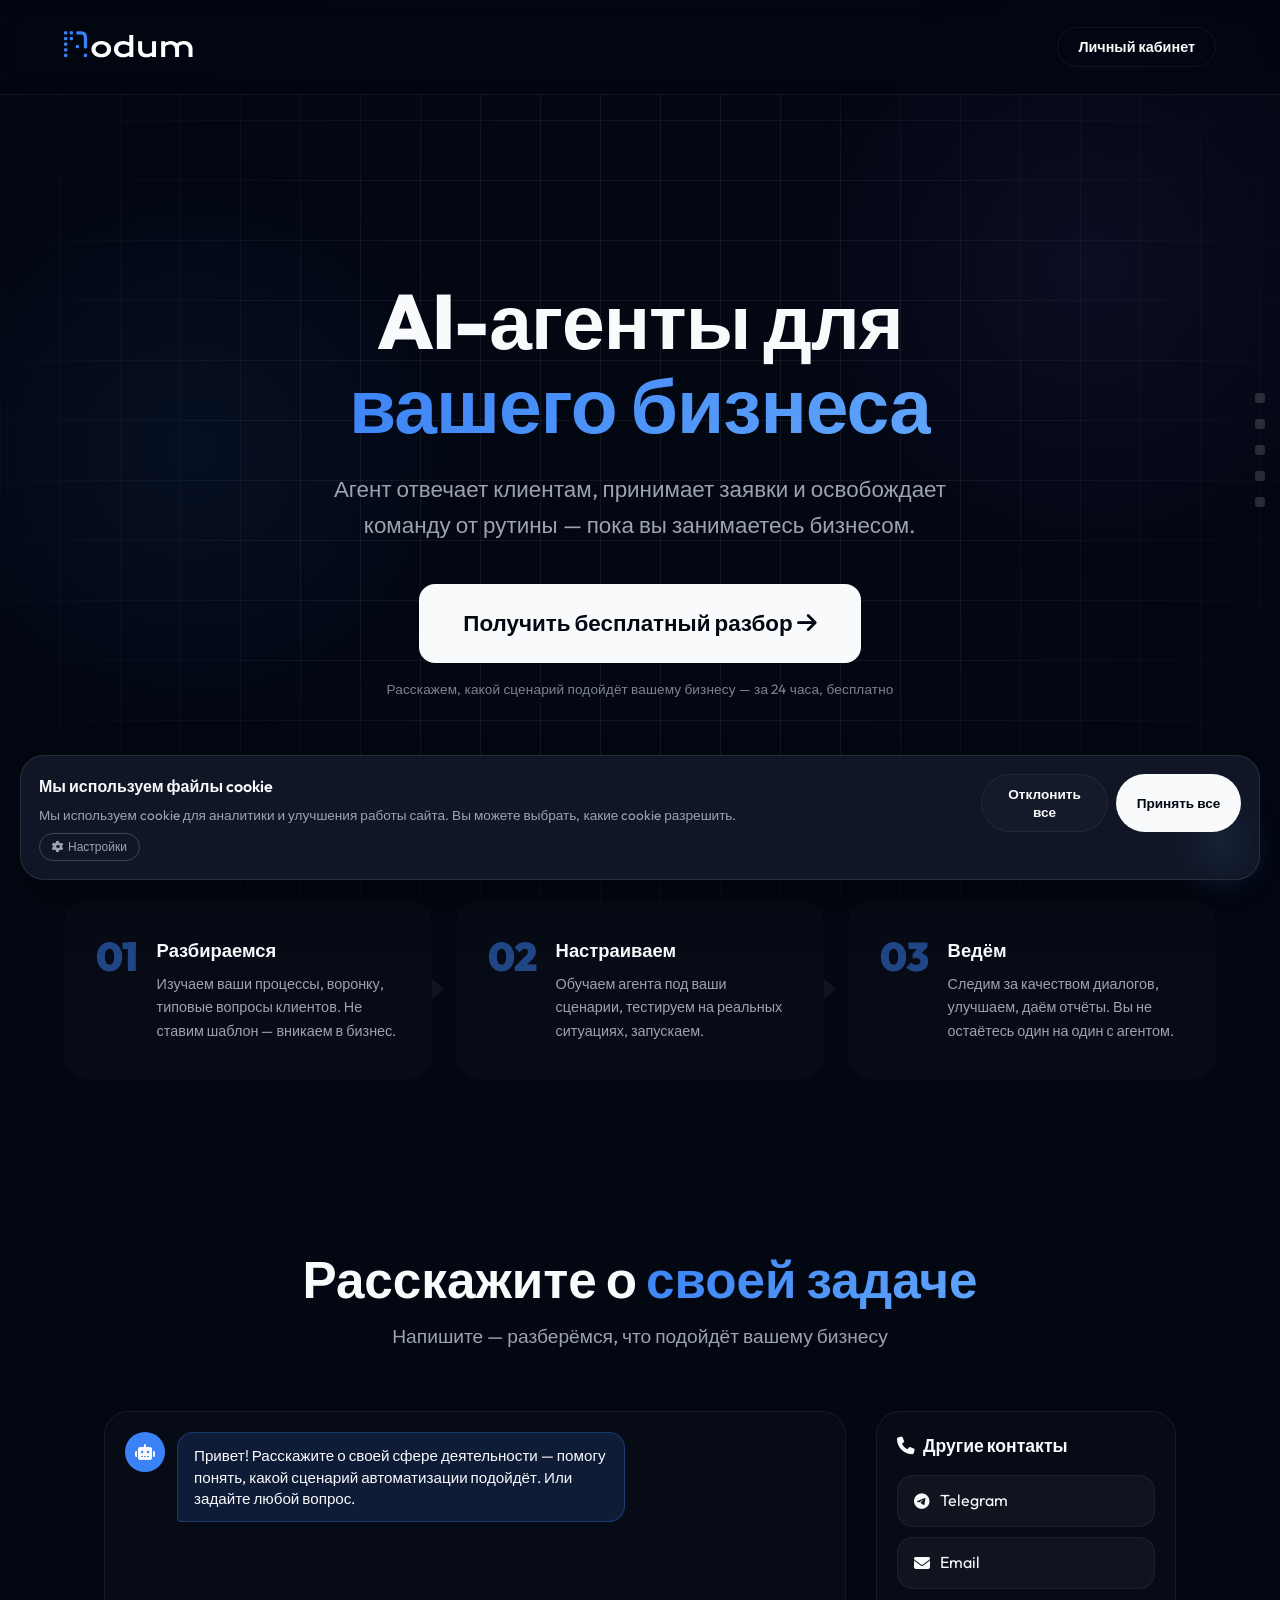
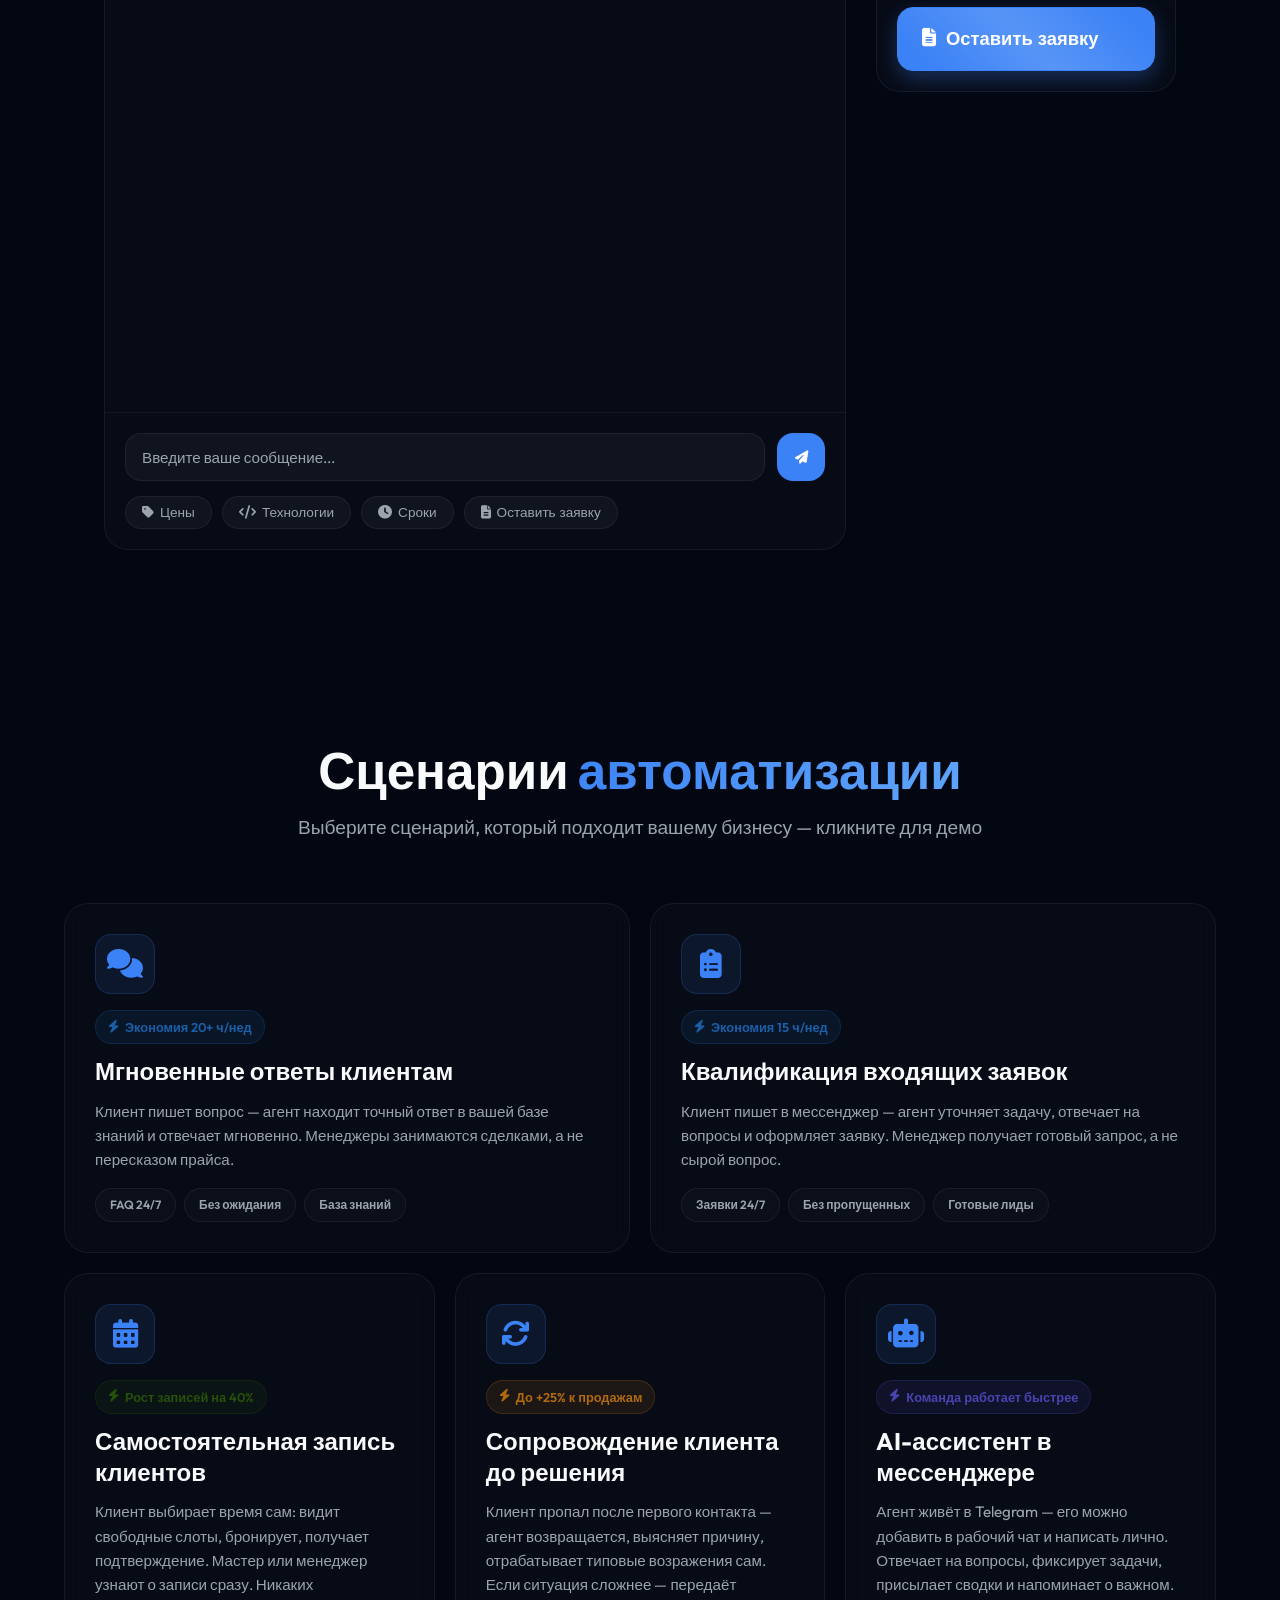
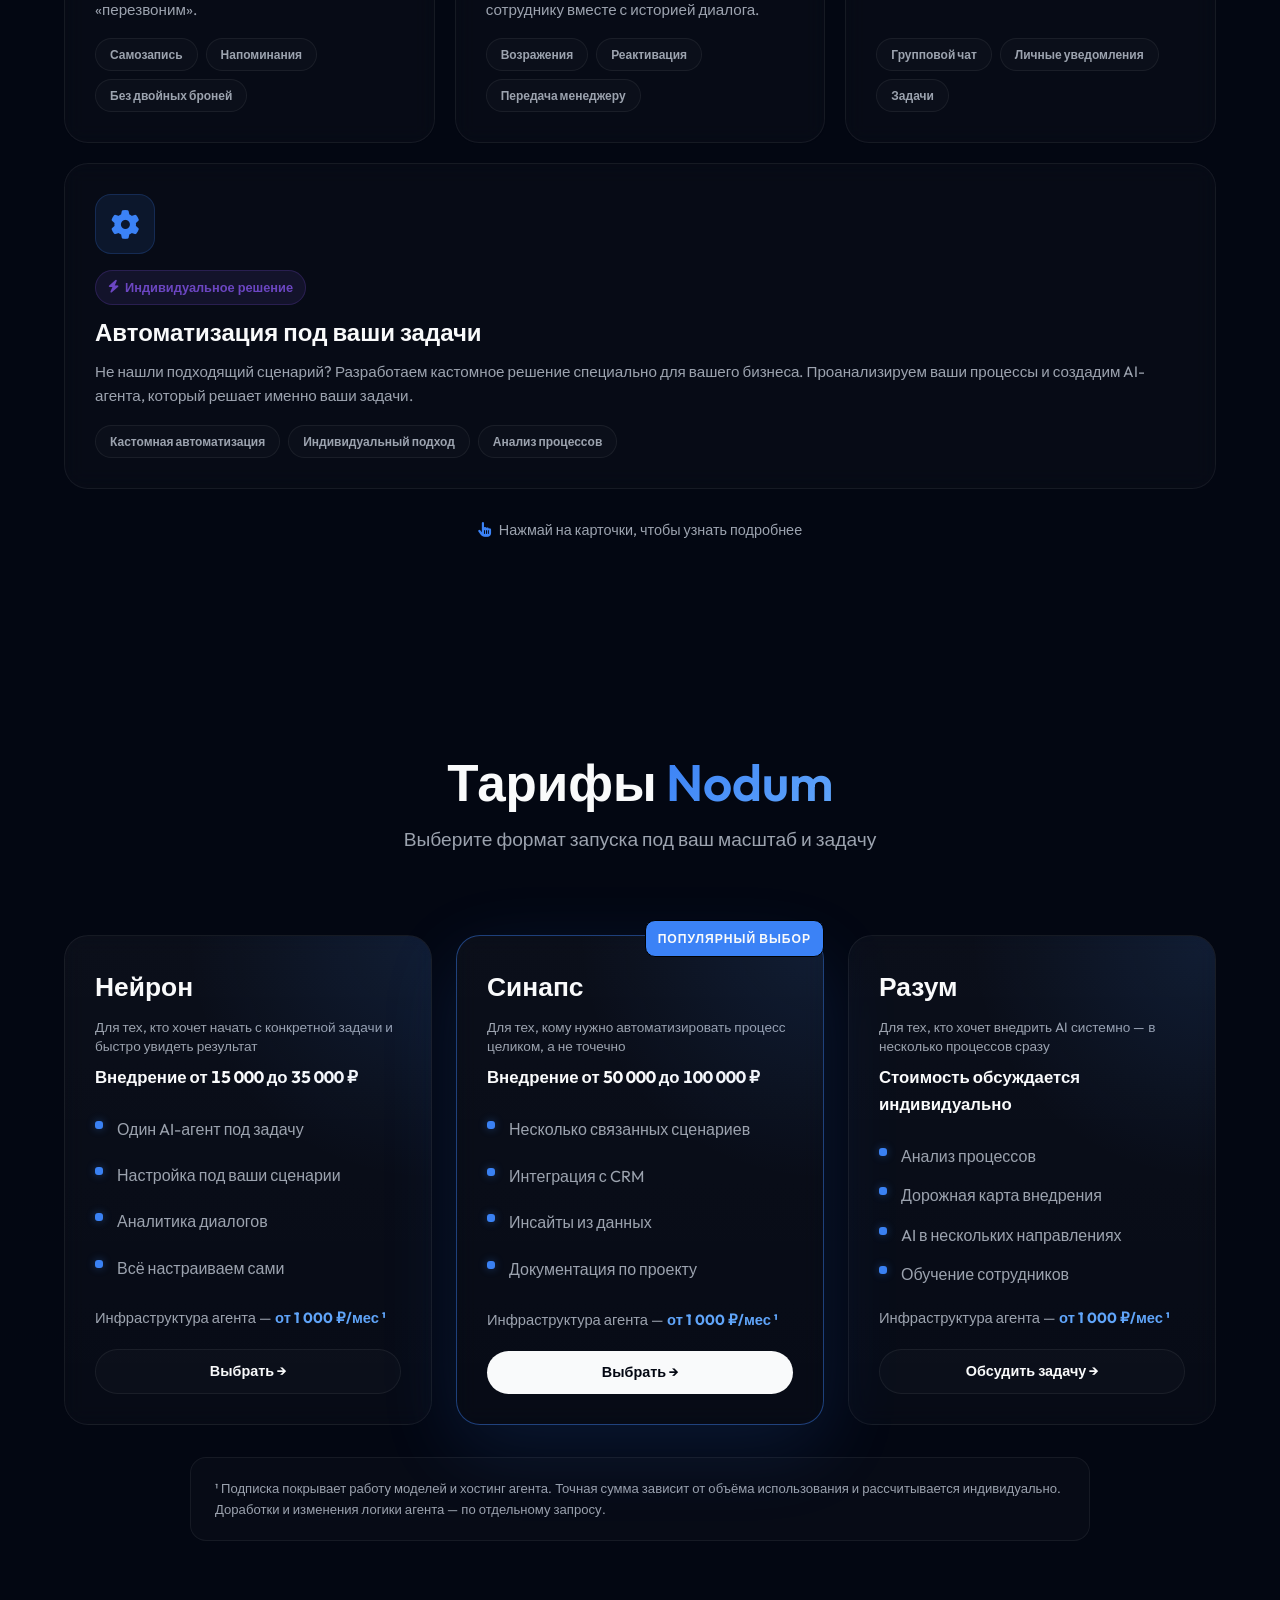
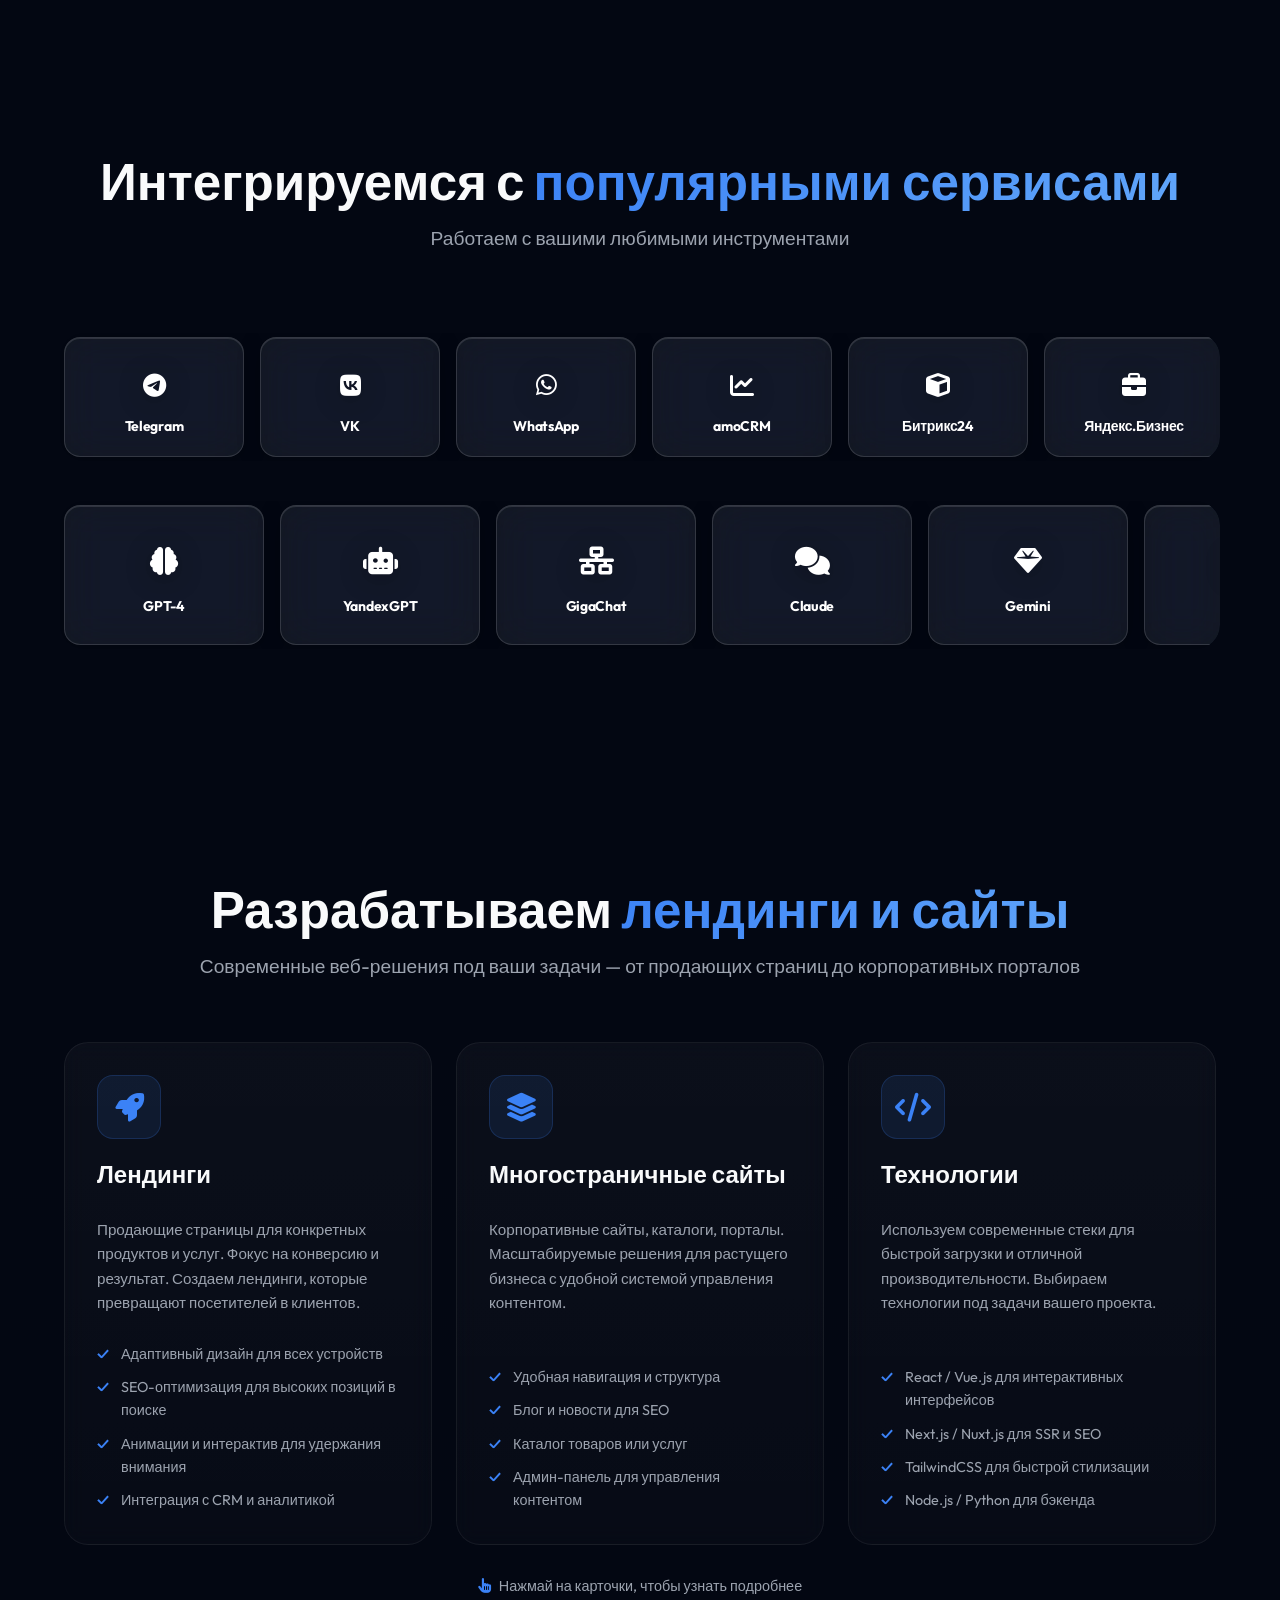
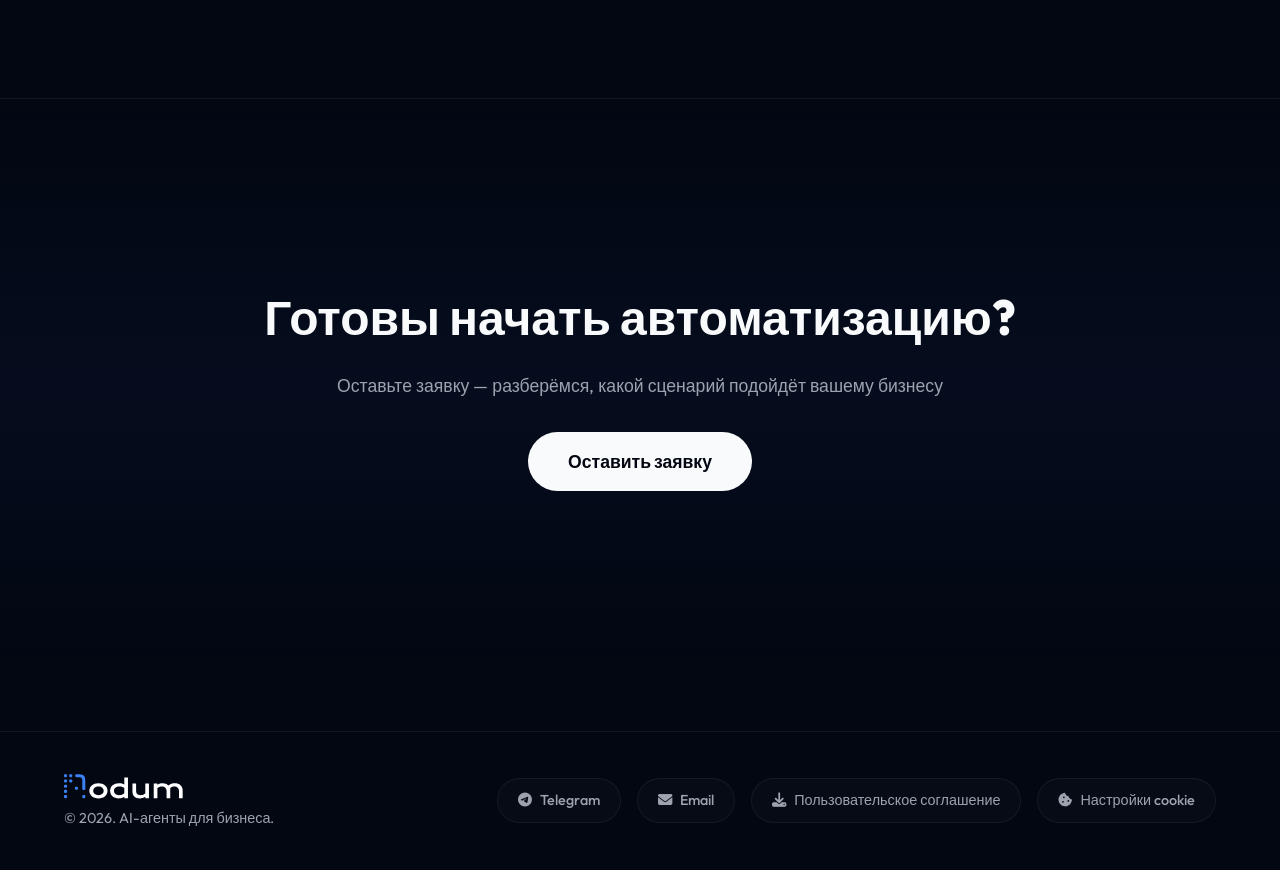
==== commit 12008ebd: "добавлен прелоадер с анимированным логотипом и квадратами, исправлено позиционирование бейджа «ПОПУЛ" ====
--- a/index.html
+++ b/index.html
@@ -78,6 +78,19 @@
     </script>
 </head>
 <body>
+
+    <!-- Preloader -->
+    <div id="preloader" class="preloader">
+        <div class="preloader-content">
+            <img class="preloader-logo" src="images/logo.svg" alt="Nodum Logo">
+            <div class="preloader-spinner">
+                <div class="spinner-square"></div>
+                <div class="spinner-square"></div>
+                <div class="spinner-square"></div>
+                <div class="spinner-square"></div>
+            </div>
+        </div>
+    </div>
 
     <div class="bg-gradient"></div>
     <div class="grid-bg"></div>
@@ -260,8 +273,9 @@
                 <a href="#chat" onclick="selectTariff(event, 'Нейрон')" class="btn btn-secondary btn-sm pricing-btn">Выбрать →</a>
             </article>
 
-            <article class="pricing-card pricing-card-featured fade-in-up" style="transition-delay: 0.1s">
+            <div class="pricing-card-wrapper">
                 <div class="pricing-badge">ПОПУЛЯРНЫЙ ВЫБОР</div>
+                <article class="pricing-card pricing-card-featured fade-in-up" style="transition-delay: 0.1s">
                 <div class="pricing-top">
                     <div>
                         <div class="pricing-name">Синапс</div>
@@ -278,6 +292,7 @@
                 <div class="pricing-launch">Инфраструктура агента — <span class="price-highlight">от&nbsp;1&nbsp;000&nbsp;₽/мес&nbsp;¹</span></div>
                 <a href="#chat" onclick="selectTariff(event, 'Синапс')" class="btn btn-primary btn-sm pricing-btn">Выбрать →</a>
             </article>
+            </div>
 
             <article class="pricing-card fade-in-up" style="transition-delay: 0.2s">
                 <div class="pricing-top">
--- a/style.css
+++ b/style.css
@@ -89,6 +89,110 @@
     clip: rect(0, 0, 0, 0);
     white-space: nowrap;
     border: 0;
+}
+
+/* Preloader */
+.preloader {
+    position: fixed;
+    top: 0;
+    left: 0;
+    width: 100%;
+    height: 100%;
+    background:
+        var(--bg-color),
+        linear-gradient(var(--card-border) 1px, transparent 1px),
+        linear-gradient(90deg, var(--card-border) 1px, transparent 1px),
+        radial-gradient(circle at 15% 50%, rgba(59, 130, 246, 0.08), transparent 25%),
+        radial-gradient(circle at 85% 30%, rgba(139, 92, 246, 0.08), transparent 25%);
+    background-size: 60px 60px, 60px 60px, 100% 100%, 100% 100%;
+    background-position: 0 0, 0 0, 0 0, 0 0;
+    z-index: 9999;
+    display: flex;
+    align-items: center;
+    justify-content: center;
+    transition: opacity 0.5s ease, visibility 0.5s ease;
+}
+
+.preloader.hidden {
+    opacity: 0;
+    visibility: hidden;
+}
+
+.preloader-content {
+    display: flex;
+    flex-direction: column;
+    align-items: center;
+    gap: 30px;
+}
+
+.preloader-logo {
+    width: 150px;
+    animation: logo-bounce 1.2s ease-in-out infinite;
+}
+
+@keyframes logo-bounce {
+    0%, 100% {
+        transform: translateY(0) scale(1);
+    }
+    25% {
+        transform: translateY(-8px) scale(1.02);
+    }
+    50% {
+        transform: translateY(0) scale(1);
+    }
+    75% {
+        transform: translateY(8px) scale(0.98);
+    }
+}
+
+.preloader-spinner {
+    display: flex;
+    gap: 8px;
+    align-items: center;
+    position: relative;
+}
+
+.spinner-square {
+    width: 16px;
+    height: 16px;
+    background: #3b82f6;
+    border-radius: 3px;
+    animation: square-dance 1.2s ease-in-out infinite;
+}
+
+.spinner-square:nth-child(1) {
+    animation-delay: 0s;
+}
+
+.spinner-square:nth-child(2) {
+    animation-delay: 0.15s;
+}
+
+.spinner-square:nth-child(3) {
+    animation-delay: 0.3s;
+}
+
+.spinner-square:nth-child(4) {
+    animation-delay: 0.45s;
+}
+
+@keyframes square-dance {
+    0%, 100% {
+        transform: translateY(0) rotate(0deg) scale(1);
+        opacity: 1;
+    }
+    25% {
+        transform: translateY(-12px) rotate(90deg) scale(0.8);
+        opacity: 0.8;
+    }
+    50% {
+        transform: translateY(0) rotate(180deg) scale(1);
+        opacity: 1;
+    }
+    75% {
+        transform: translateY(12px) rotate(270deg) scale(0.8);
+        opacity: 0.8;
+    }
 }
 
 /* Динамический курсор-глоу (удален) */
@@ -249,11 +353,42 @@
     box-shadow: 0 0 12px rgba(58, 129, 243, 0.4);
 }
 
+/* Отключаем hover эффекты на устройствах без мыши (тачскрины) */
+@media (hover: none) {
+    .floating-nav-item:hover .floating-nav-dot {
+        background: rgba(255, 255, 255, 0.15);
+        transform: none;
+        box-shadow: none;
+    }
+
+    .floating-nav-item:hover .floating-nav-label {
+        opacity: 0;
+        transform: translateX(10px) scale(0.95);
+    }
+
+    /* Активный элемент на тачскринах */
+    .floating-nav-item.active .floating-nav-dot {
+        background: #3A81F3;
+        box-shadow: 0 0 12px rgba(58, 129, 243, 0.4);
+    }
+
+    /* Показываем label для активного элемента */
+    .floating-nav-item.active .floating-nav-label {
+        opacity: 1;
+        transform: translateX(0) scale(1);
+    }
+}
+
 /* Идеально для телефона */
 @media (max-width: 768px) {
     .floating-nav {
-        right: 8px; /* Прижимаем ближе к краю экрана */
-        gap: 12px;
+        right: 8px;
+        gap: 0px;
+    }
+
+    .floating-nav-item {
+        margin: 0;
+        padding: 8px;
     }
 
     .floating-nav-dot {
@@ -263,8 +398,10 @@
     }
 
     .floating-nav-item.active .floating-nav-dot {
-        height: 20px; /* Чуть меньше растягиваем на телефоне */
+        height: 20px;
         width: 8px;
+        background: #3A81F3;
+        box-shadow: 0 0 12px rgba(58, 129, 243, 0.4);
     }
 
     .floating-nav-label {
@@ -276,8 +413,8 @@
         transition: all 0.3s cubic-bezier(0.16, 1, 0.3, 1);
     }
 
-    /* Показ labels при скролле на мобильных (только для активного элемента) */
-    .floating-nav.scrolling .floating-nav-item.active .floating-nav-label {
+    /* Показ labels для активного элемента на мобильных */
+    .floating-nav-item.active .floating-nav-label {
         opacity: 1;
         transform: translateX(0) scale(1);
     }
@@ -308,11 +445,29 @@
 .btn-primary {
     background: var(--text-main);
     color: var(--bg-color);
-}
+    position: relative;
+    overflow: hidden;
+}
+
+.btn-primary::before {
+    content: '';
+    position: absolute;
+    top: 0;
+    left: -100%;
+    width: 100%;
+    height: 100%;
+    background: linear-gradient(90deg, transparent, rgba(255, 255, 255, 0.3), transparent);
+    transition: left 0.5s ease;
+}
+
+.btn-primary:hover::before {
+    left: 100%;
+}
+
 .btn-primary:hover {
     background: var(--accent);
     color: #fff;
-    /* transform: translateY(-2px); - REMOVED to prevent animation issues */
+    transform: translateY(-2px) scale(1.02);
     box-shadow: 0 10px 25px rgba(59, 130, 246, 0.4);
 }
 
@@ -343,6 +498,14 @@
     min-width: 140px;
 }
 
+.scenario-modal-actions .btn-primary {
+    animation: cta-attract 2.5s ease-in-out infinite;
+}
+
+.scenario-modal-actions .btn-primary:hover {
+    animation: none;
+}
+
 .btn-outline {
     background: transparent;
     color: var(--text-main);
@@ -352,12 +515,36 @@
 
 /* Эффект свечения для кнопок Mega CTA */
 .btn-glow {
-    animation: glow-pulse 2s infinite;
-}
+    animation: glow-pulse 2s infinite, shimmer 3s infinite;
+    position: relative;
+    overflow: hidden;
+}
+
+.btn-glow::after {
+    content: '';
+    position: absolute;
+    top: -50%;
+    left: -50%;
+    width: 200%;
+    height: 200%;
+    background: linear-gradient(45deg, transparent 30%, rgba(255, 255, 255, 0.1) 50%, transparent 70%);
+    animation: shine 3s infinite;
+}
+
 @keyframes glow-pulse {
-    0% { box-shadow: 0 0 0 0 rgba(59, 130, 246, 0.4); }
-    70% { box-shadow: 0 0 0 20px rgba(59, 130, 246, 0); }
-    100% { box-shadow: 0 0 0 0 rgba(59, 130, 246, 0); }
+    0%, 100% { box-shadow: 0 0 20px rgba(59, 130, 246, 0.4), 0 0 40px rgba(59, 130, 246, 0.2); }
+    50% { box-shadow: 0 0 30px rgba(59, 130, 246, 0.6), 0 0 60px rgba(59, 130, 246, 0.3); }
+}
+
+@keyframes shimmer {
+    0% { transform: scale(1); }
+    50% { transform: scale(1.03); }
+    100% { transform: scale(1); }
+}
+
+@keyframes shine {
+    0% { transform: translateX(-100%) translateY(-100%) rotate(45deg); }
+    100% { transform: translateX(100%) translateY(100%) rotate(45deg); }
 }
 
 /* Hero Section */
@@ -436,18 +623,61 @@
 
 /* Increase the buttons themselves inside hero-buttons to look like scale(1.4) */
 .hero-buttons .btn {
-    padding: 22px 44px; /* Increased padding to simulate scale(1.4) */
-    font-size: 1.4rem; /* Increased font size to match scale */
-    /* No transform scale - using actual size instead */
-    /* Base styles for reset if not in main .btn class */
+    padding: 22px 44px;
+    font-size: 1.4rem;
     cursor: pointer;
-    border-radius: 16px; /* Slightly larger border radius for bigger buttons */
+    border-radius: 16px;
     font-weight: 600;
-    transition: all 0.3s ease;
+    transition: all 0.3s cubic-bezier(0.16, 1, 0.3, 1);
     display: inline-flex;
     align-items: center;
     justify-content: center;
-    gap: 14px; /* Increased gap proportionally */
+    gap: 14px;
+    position: relative;
+    overflow: hidden;
+}
+
+.hero-buttons .btn-primary {
+    animation: cta-attract 2.5s ease-in-out infinite;
+}
+
+@keyframes cta-attract {
+    0%, 100% { 
+        box-shadow: 0 0 0 0 rgba(249, 250, 251, 0.4),
+                    0 5px 15px rgba(0, 0, 0, 0.3);
+    }
+    50% { 
+        box-shadow: 0 0 0 8px rgba(249, 250, 251, 0),
+                    0 8px 25px rgba(0, 0, 0, 0.4);
+    }
+}
+
+.hero-buttons .btn-primary:hover {
+    animation: none;
+    transform: translateY(-3px) scale(1.05);
+}
+
+.hero-buttons .btn-secondary {
+    position: relative;
+}
+
+.hero-buttons .btn-secondary::before {
+    content: '';
+    position: absolute;
+    inset: 0;
+    border-radius: inherit;
+    padding: 2px;
+    background: linear-gradient(135deg, var(--accent), transparent);
+    -webkit-mask: linear-gradient(#fff 0 0) content-box, linear-gradient(#fff 0 0);
+    -webkit-mask-composite: xor;
+    mask: linear-gradient(#fff 0 0) content-box, linear-gradient(#fff 0 0);
+    mask-composite: exclude;
+    opacity: 0;
+    transition: opacity 0.3s ease;
+}
+
+.hero-buttons .btn-secondary:hover::before {
+    opacity: 1;
 }
 
 /* Responsive: so huge buttons don't break screen on phones */
@@ -466,6 +696,20 @@
         padding: 14px 24px;
         border-radius: 12px;
         gap: 10px;
+    }
+
+    /* Оптимизация анимаций для мобильных - сохраняем, но делаем менее интенсивными */
+    .hero-buttons .btn-primary,
+    .footer-cta-btn,
+    .big-contact-btn,
+    .scenario-modal-actions .btn-primary,
+    .pricing-btn,
+    .btn-cta-final {
+        animation-duration: 3.5s; /* Замедляем анимацию */
+    }
+
+    .quick-action-btn.traditional-form-btn {
+        animation-duration: 3.5s;
     }
 }
 
@@ -1056,19 +1300,25 @@
     transform: translateY(-6px);
 }
 
+.pricing-card-wrapper {
+    display: flex;
+    flex-direction: column;
+    align-items: center;
+    position: relative;
+}
+
 .pricing-badge {
-    position: absolute;
-    top: 20px;
-    right: 20px;
-    display: inline-flex;
     padding: 8px 12px;
-    border-radius: 999px;
-    background: rgba(59, 130, 246, 0.15);
-    border: 1px solid rgba(59, 130, 246, 0.35);
-    color: #bfdbfe;
+    border-radius: 10px;
+    background: rgb(59 130 246);
+    border: 1px solid rgb(0 0 0);
     font-size: 0.76rem;
     font-weight: 800;
     letter-spacing: 0.08em;
+    position: absolute;
+    top: -15px;
+    right: 0px;
+    z-index: 90;
 }
 
 .pricing-top {
@@ -1124,18 +1374,25 @@
 }
 
 .pricing-list li::before {
-    content: '•';
+    content: '';
     position: absolute;
     left: 0;
-    top: 0;
-    color: var(--accent);
-    font-size: 1.1rem;
-    line-height: 1;
+    top: 4px;
+    width: 8px;
+    height: 8px;
+    background: #3A81F3;
+    border-radius: 3px;
+    box-shadow: 0 0 8px rgba(58, 129, 243, 0.4);
 }
 
 .pricing-btn {
     width: 100%;
     margin-top: auto;
+    animation: cta-attract 2.5s ease-in-out infinite;
+}
+
+.pricing-btn:hover {
+    animation: none;
 }
 
 /* Bento Портфолио */
@@ -1654,7 +1911,10 @@
     max-width: 800px;
     margin: 0 auto;
     text-align: center;
-}
+    margin-top: 100px;
+    margin-bottom: 100px;
+}
+
 
 .footer-cta-title {
     font-size: clamp(2rem, 4vw, 3rem);
@@ -1672,6 +1932,29 @@
 
 .footer-cta-btn {
     min-width: 200px;
+    animation: cta-attract 2.5s ease-in-out infinite;
+    position: relative;
+    overflow: hidden;
+}
+
+.footer-cta-btn::before {
+    content: '';
+    position: absolute;
+    top: 0;
+    left: -100%;
+    width: 100%;
+    height: 100%;
+    background: linear-gradient(90deg, transparent, rgba(255, 255, 255, 0.2), transparent);
+    animation: slide-shine 3s infinite;
+}
+
+@keyframes slide-shine {
+    0% { left: -100%; }
+    50%, 100% { left: 100%; }
+}
+
+.footer-cta-btn:hover {
+    animation: none;
 }
 
 @media (max-width: 768px) {
@@ -3540,12 +3823,46 @@
     display: flex;
     align-items: center;
     gap: 6px;
+    position: relative;
+    overflow: hidden;
+}
+
+/* Анимация для кнопки "Оставить заявку" */
+.quick-action-btn.traditional-form-btn {
+    animation: cta-pulse 2.5s ease-in-out infinite;
+}
+
+.quick-action-btn.traditional-form-btn::before {
+    content: '';
+    position: absolute;
+    top: 50%;
+    left: 50%;
+    width: 0;
+    height: 0;
+    border-radius: 50%;
+    background: rgba(59, 130, 246, 0.2);
+    transform: translate(-50%, -50%);
+    animation: ripple-cta 2.5s ease-out infinite;
+}
+
+@keyframes ripple-cta {
+    0% {
+        width: 0;
+        height: 0;
+        opacity: 0.6;
+    }
+    100% {
+        width: 200%;
+        height: 200%;
+        opacity: 0;
+    }
 }
 
 .quick-action-btn:hover {
     background: var(--accent);
     color: white;
     border-color: var(--accent);
+    animation: none;
 }
 
 
@@ -3619,13 +3936,44 @@
     border-radius: 16px;
     box-shadow: 0 8px 20px rgba(59, 130, 246, 0.3);
     margin-top: 8px;
+    position: relative;
+    overflow: hidden;
+    animation: cta-glow-big 3s ease-in-out infinite;
+}
+
+.big-contact-btn::after {
+    content: '';
+    position: absolute;
+    top: -50%;
+    left: -50%;
+    width: 200%;
+    height: 200%;
+    background: linear-gradient(45deg, transparent 30%, rgba(255, 255, 255, 0.15) 50%, transparent 70%);
+    animation: shine-cta 3s infinite;
+}
+
+@keyframes cta-glow-big {
+    0%, 100% {
+        box-shadow: 0 8px 20px rgba(59, 130, 246, 0.3),
+                    0 0 0 0 rgba(59, 130, 246, 0.4);
+    }
+    50% {
+        box-shadow: 0 12px 30px rgba(59, 130, 246, 0.5),
+                    0 0 0 8px rgba(59, 130, 246, 0);
+    }
+}
+
+@keyframes shine-cta {
+    0% { transform: translateX(-100%) translateY(-100%) rotate(45deg); }
+    100% { transform: translateX(100%) translateY(100%) rotate(45deg); }
 }
 
 .big-contact-btn:hover {
     background: #2563eb;
     border-color: #2563eb;
-    transform: translateY(-3px);
+    transform: translateY(-3px) scale(1.02);
     box-shadow: 0 12px 30px rgba(59, 130, 246, 0.4);
+    animation: none;
 }
 
 /* Responsive for chat section */
@@ -4890,6 +5238,7 @@
     transition: all 0.3s ease;
     position: relative;
     overflow: hidden;
+    animation: cta-breathe 2.5s ease-in-out infinite;
 }
 
 .btn-cta-final::before {
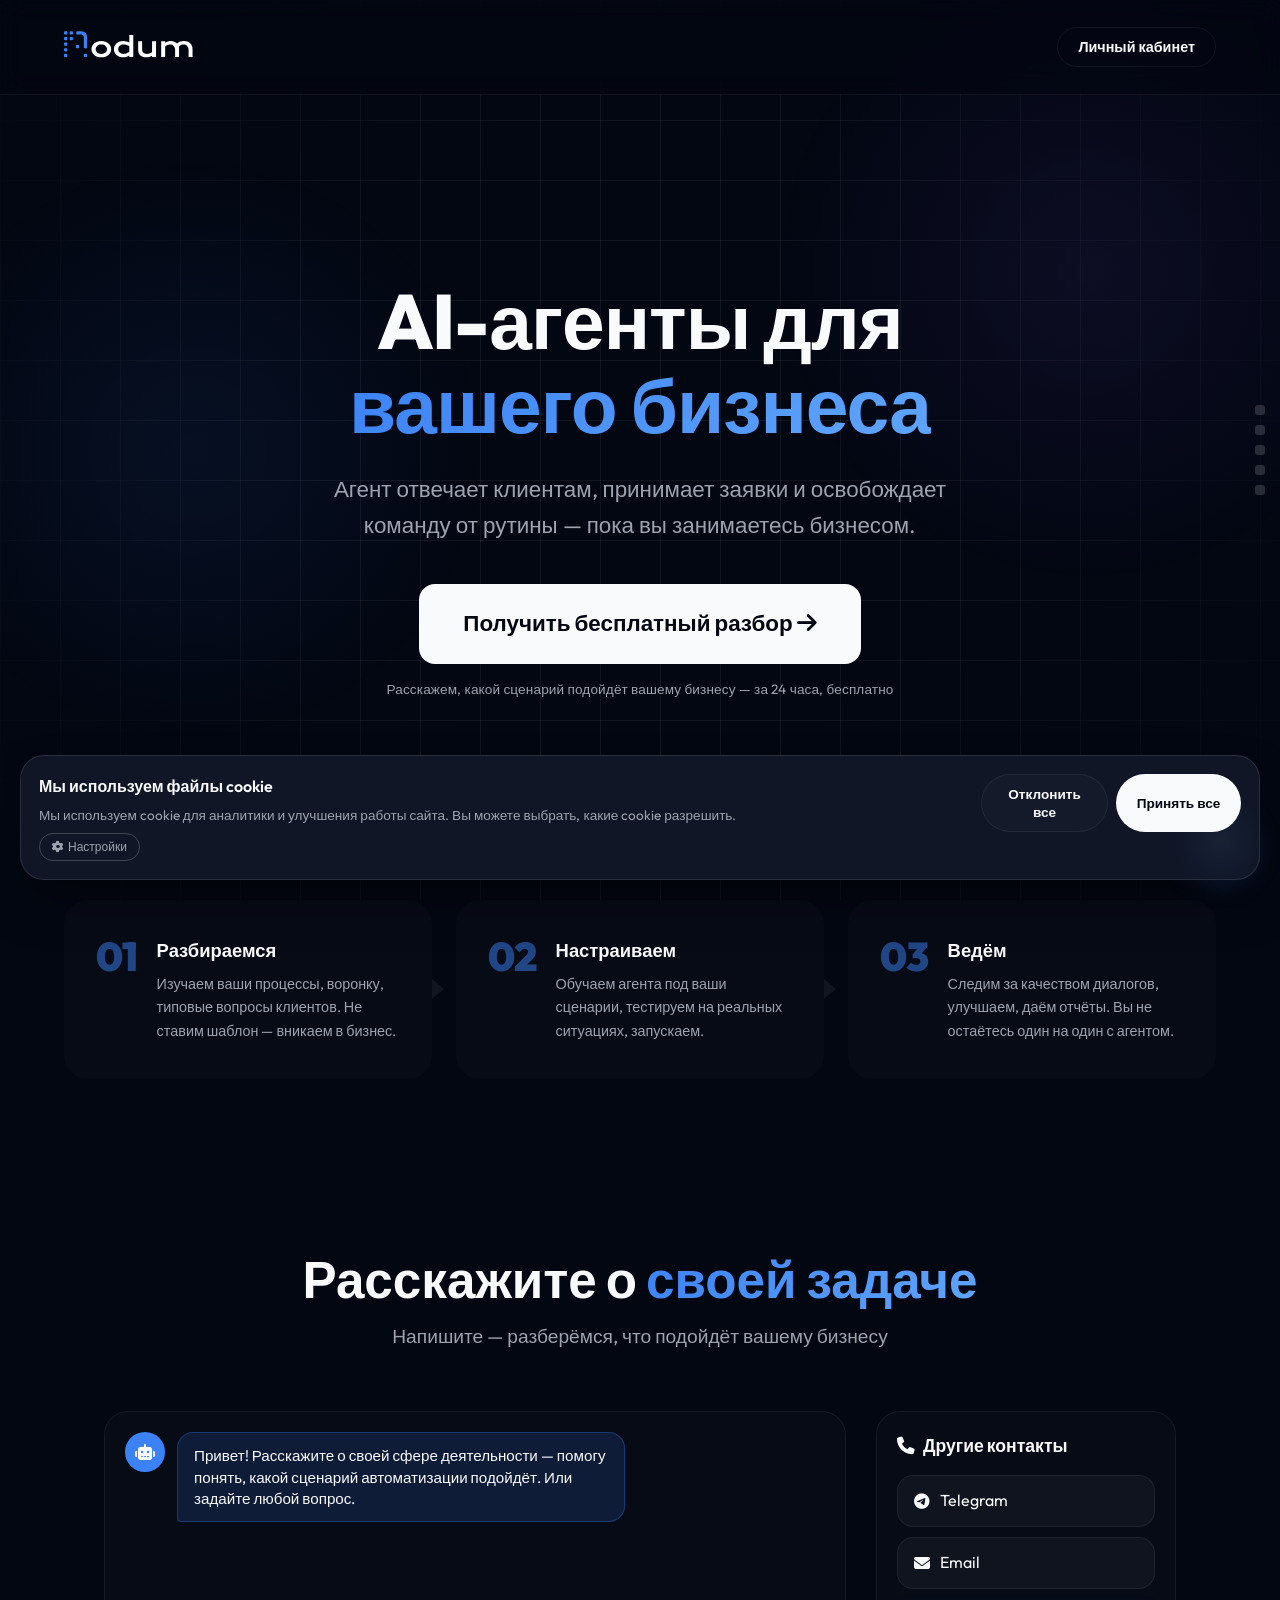
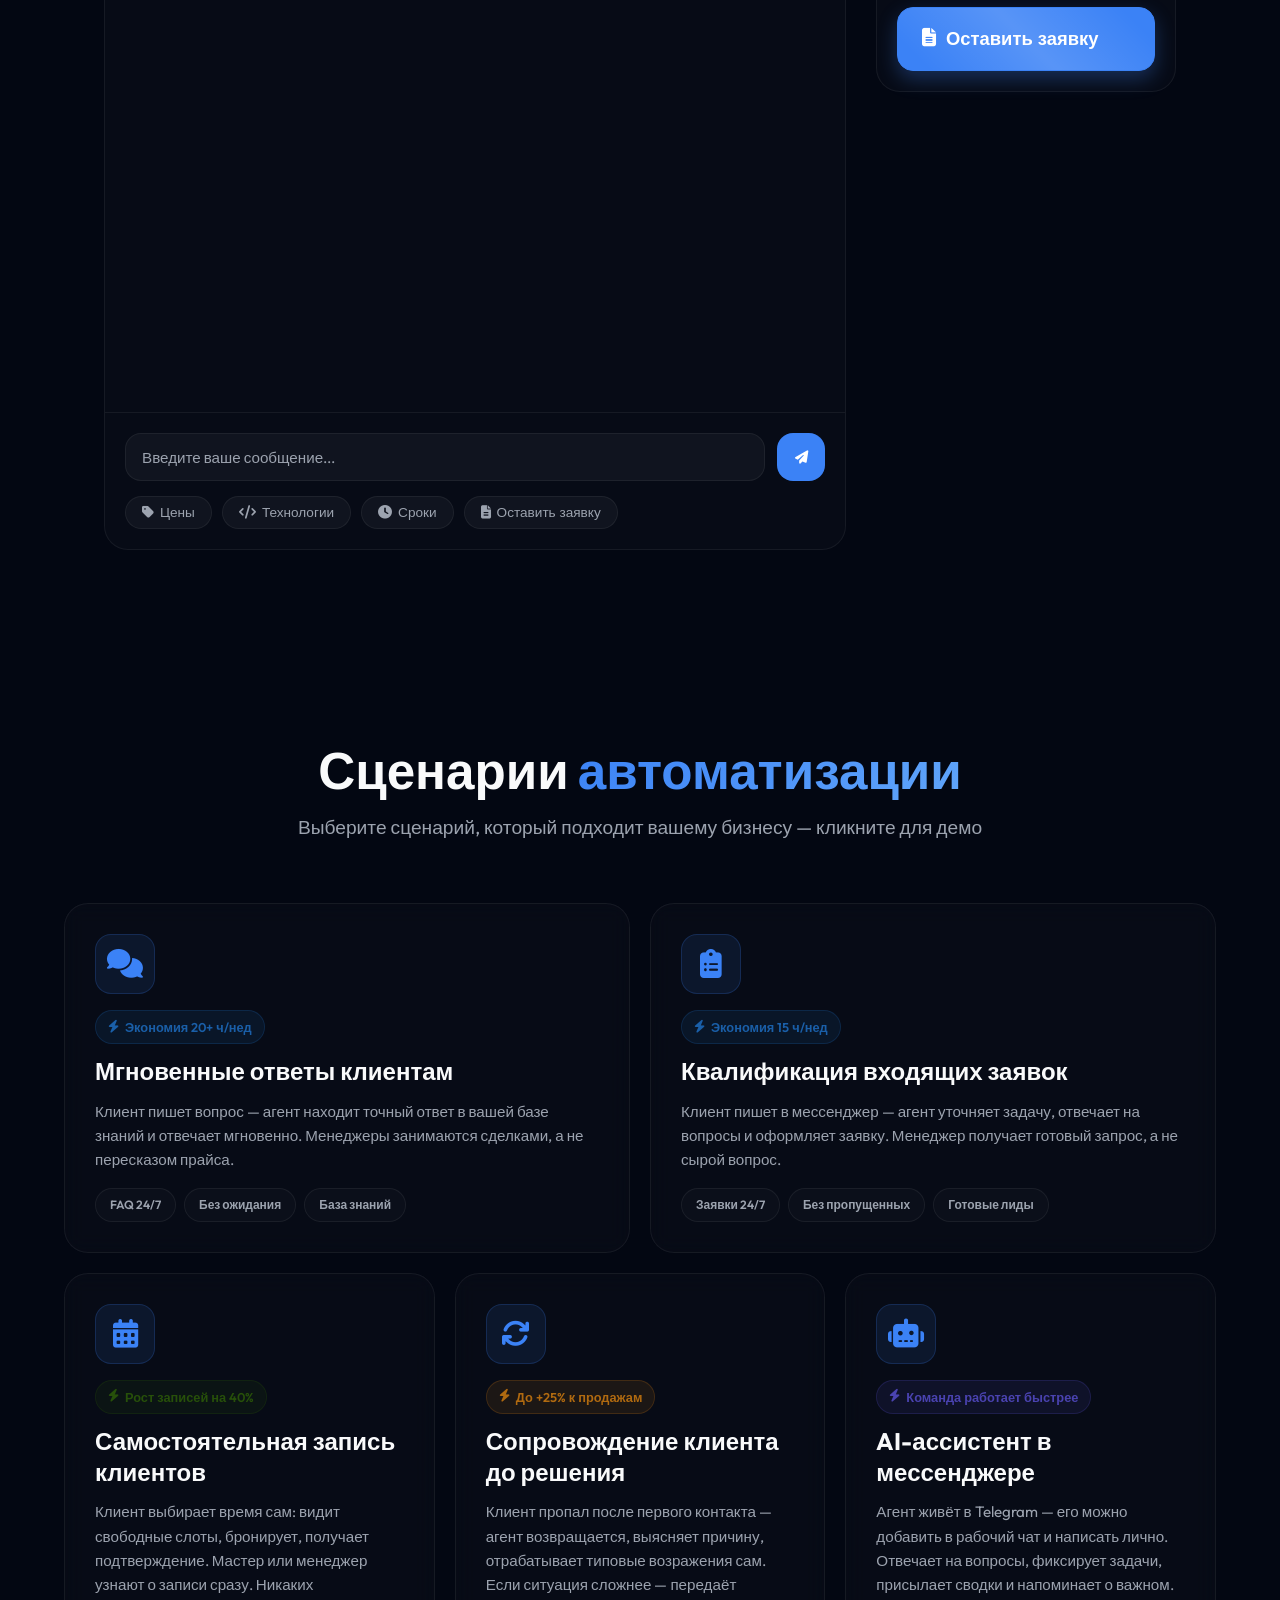
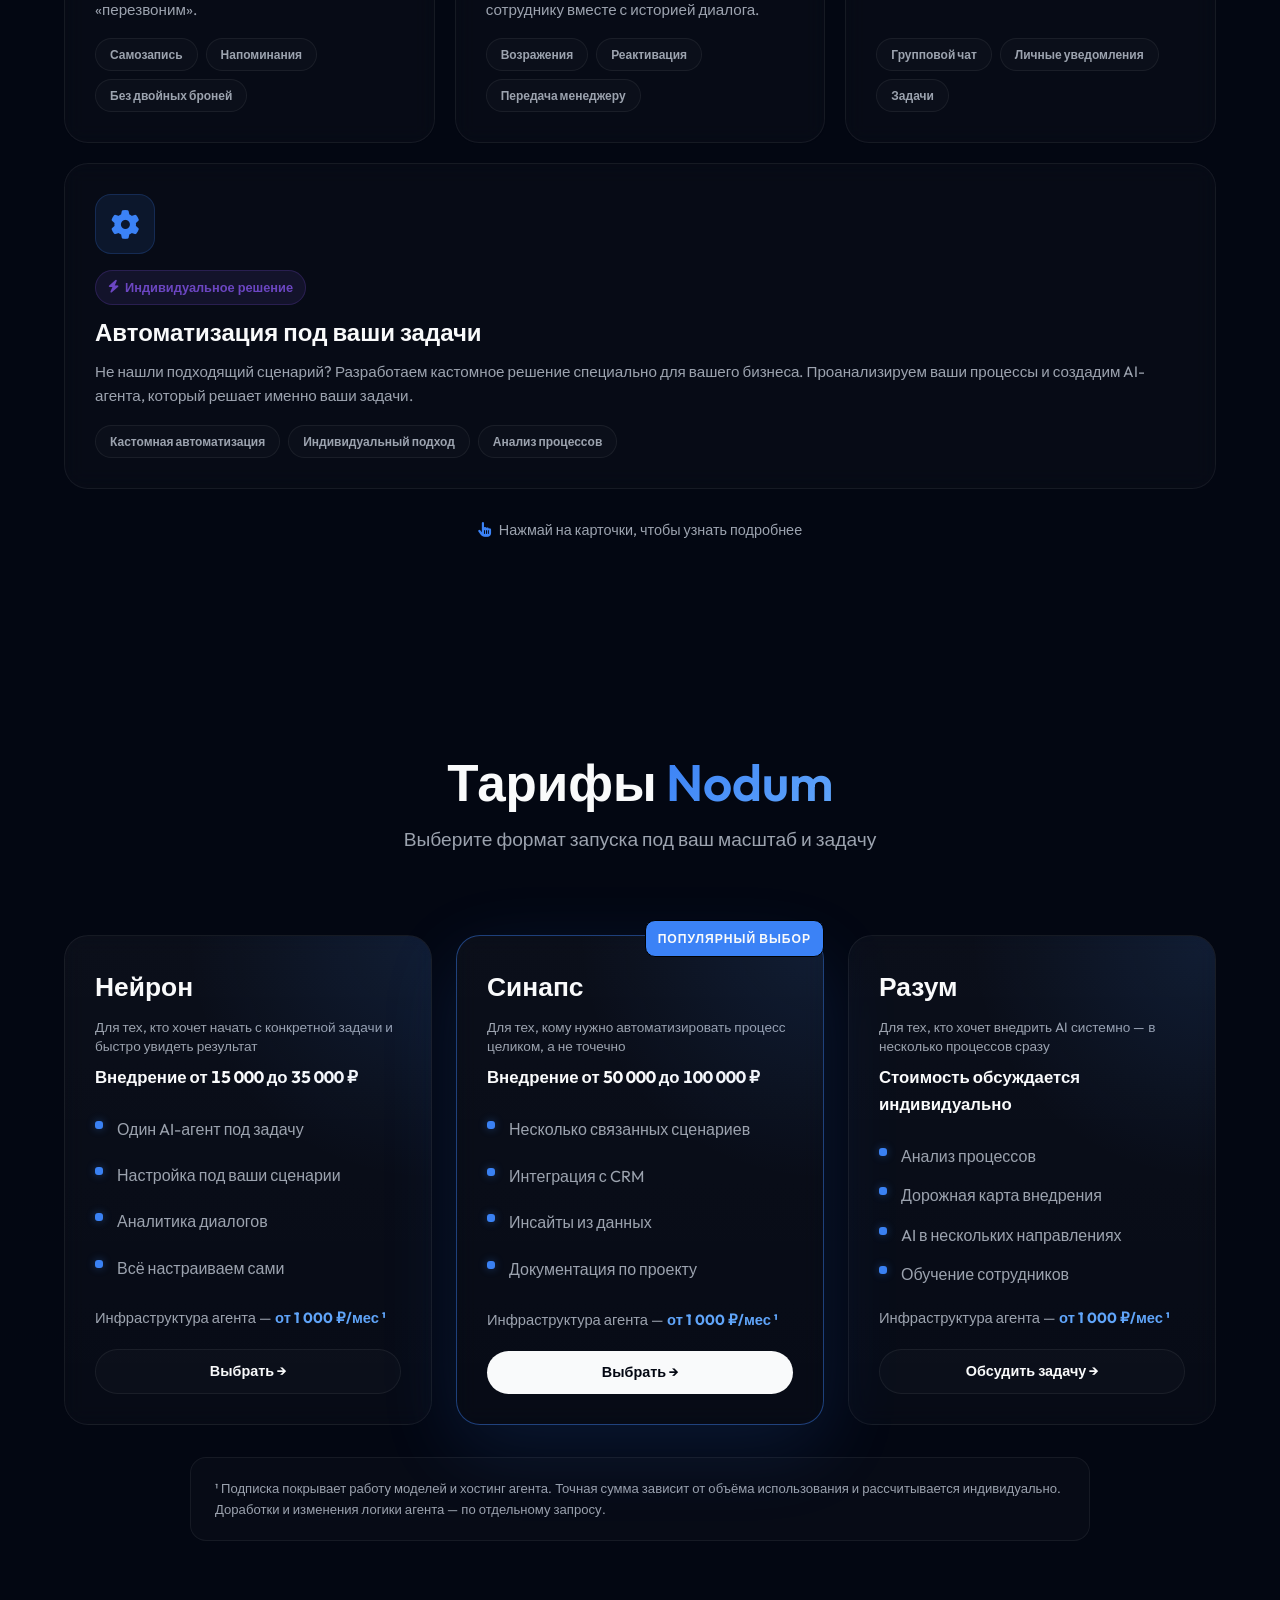
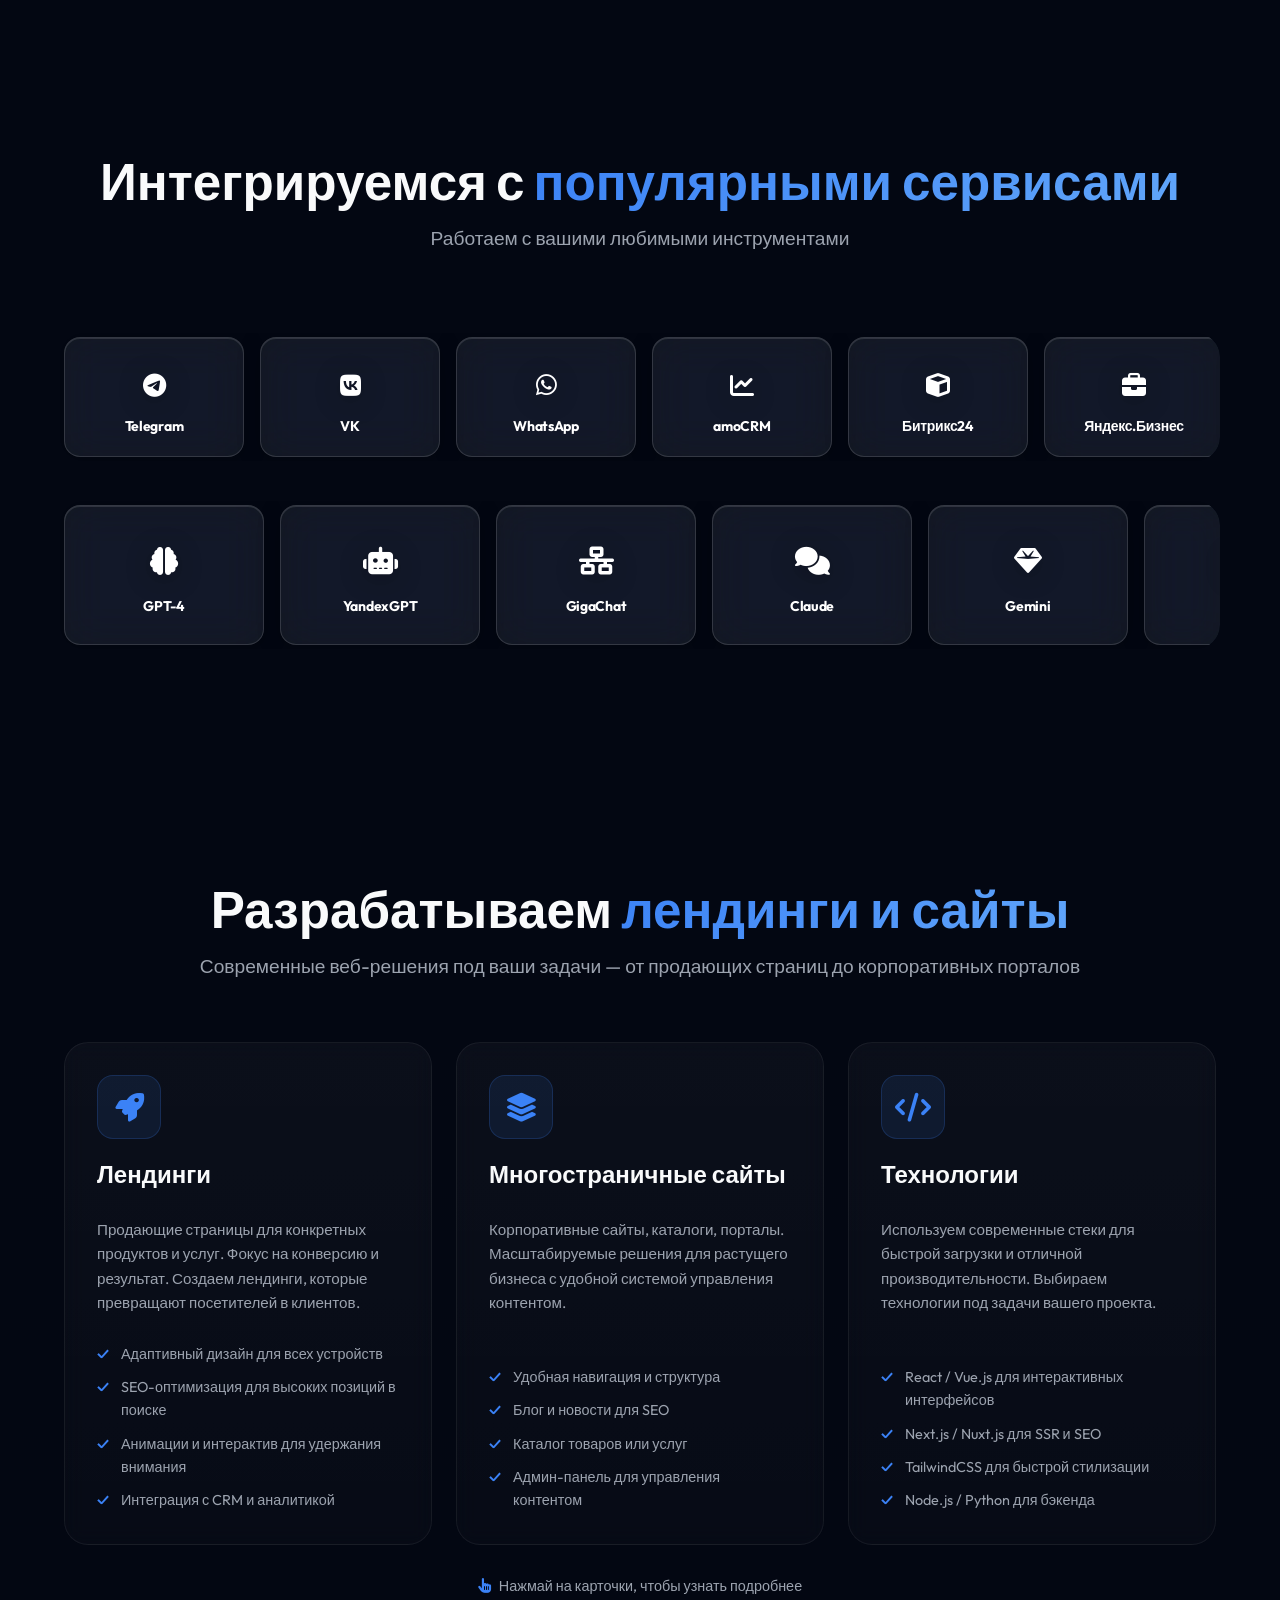
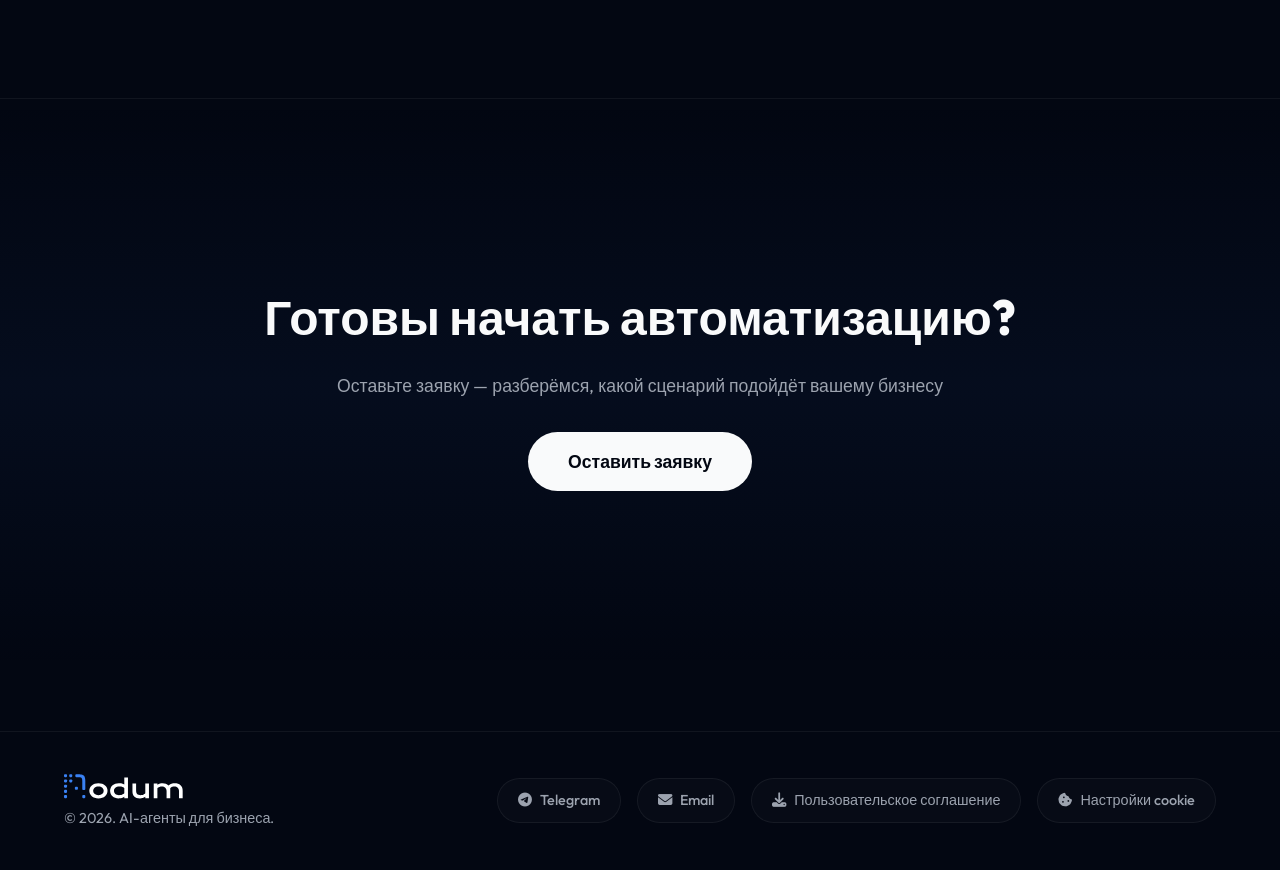
==== commit 03c649eb: "улучшена анимация hero-секции с каскадным появлением элементов, оптимизирован прелоадер с гарантией " ====
--- a/index.html
+++ b/index.html
@@ -131,7 +131,7 @@
 
     <!-- Главный экран -->
     <header id="hero" class="hero">
-        <div class="hero-content fade-in-up">
+        <div class="hero-content">
             <h1 class="hero-title">AI-агенты для <span class="text-gradient">вашего бизнеса</span></h1>
             <p class="hero-subtitle">Агент отвечает клиентам, принимает заявки и освобождает команду от рутины — пока вы занимаетесь бизнесом.</p>
 
--- a/style.css
+++ b/style.css
@@ -293,6 +293,7 @@
     pointer-events: auto; /* Возвращаем кликабельность квадратам */
     padding: 10px;
     margin: -10px; /* Увеличиваем невидимую зону клика для удобства на телефоне */
+    height: 24px;
 }
 
 /* Квадраты с закруглением 3px */
@@ -341,9 +342,11 @@
 }
 
 /* Показ labels при скролле (только для активного элемента) */
-.floating-nav.scrolling .floating-nav-item.active .floating-nav-label {
-    opacity: 1;
-    transform: translateX(0) scale(1);
+@media (min-width: 769px) {
+    .floating-nav.scrolling .floating-nav-item.active .floating-nav-label {
+        opacity: 1;
+        transform: translateX(0) scale(1);
+    }
 }
 
 /* Состояние активного экрана (вытягивается в стильную полоску) */
@@ -372,8 +375,8 @@
         box-shadow: 0 0 12px rgba(58, 129, 243, 0.4);
     }
 
-    /* Показываем label для активного элемента */
-    .floating-nav-item.active .floating-nav-label {
+    /* Показываем label для активного элемента только при скролле */
+    .floating-nav.scrolling .floating-nav-item.active .floating-nav-label {
         opacity: 1;
         transform: translateX(0) scale(1);
     }
@@ -389,6 +392,7 @@
     .floating-nav-item {
         margin: 0;
         padding: 8px;
+        height: 20px;
     }
 
     .floating-nav-dot {
@@ -413,8 +417,8 @@
         transition: all 0.3s cubic-bezier(0.16, 1, 0.3, 1);
     }
 
-    /* Показ labels для активного элемента на мобильных */
-    .floating-nav-item.active .floating-nav-label {
+    /* Показ labels для активного элемента на мобильных — только при скролле */
+    .floating-nav.scrolling .floating-nav-item.active .floating-nav-label {
         opacity: 1;
         transform: translateX(0) scale(1);
     }
@@ -2595,6 +2599,35 @@
 .fade-in-up { opacity: 0; transform: translateY(40px); transition: opacity 0.8s ease-out, transform 0.8s ease-out; }
 .fade-in-top { opacity: 0; transform: translateY(-20px); transition: opacity 0.8s ease-out, transform 0.8s ease-out; }
 .visible { opacity: 1; transform: translateY(0); }
+
+/* Hero — каскадное появление */
+@keyframes hero-rise {
+    0%   { opacity: 0; transform: translateY(32px) scale(0.97); filter: blur(4px); }
+    60%  { filter: blur(0); }
+    100% { opacity: 1; transform: translateY(0) scale(1); }
+}
+@keyframes hero-fade {
+    0%   { opacity: 0; transform: translateY(18px); }
+    100% { opacity: 1; transform: translateY(0); }
+}
+@keyframes hero-pop {
+    0%   { opacity: 0; transform: translateY(12px) scale(0.95); }
+    70%  { transform: translateY(-3px) scale(1.02); }
+    100% { opacity: 1; transform: translateY(0) scale(1); }
+}
+
+.hero-content .hero-title {
+    animation: hero-rise 0.9s cubic-bezier(0.16, 1, 0.3, 1) 0.1s both;
+}
+.hero-content .hero-subtitle {
+    animation: hero-fade 0.8s cubic-bezier(0.16, 1, 0.3, 1) 0.35s both;
+}
+.hero-content .hero-buttons {
+    animation: hero-pop 0.7s cubic-bezier(0.34, 1.56, 0.64, 1) 0.6s both;
+}
+.hero-content .hero-micro {
+    animation: hero-fade 0.7s ease-out 0.85s both;
+}
 
 /* Футер */
 footer { padding: 40px 5%; border-top: 1px solid var(--card-border); margin-top: 60px; }
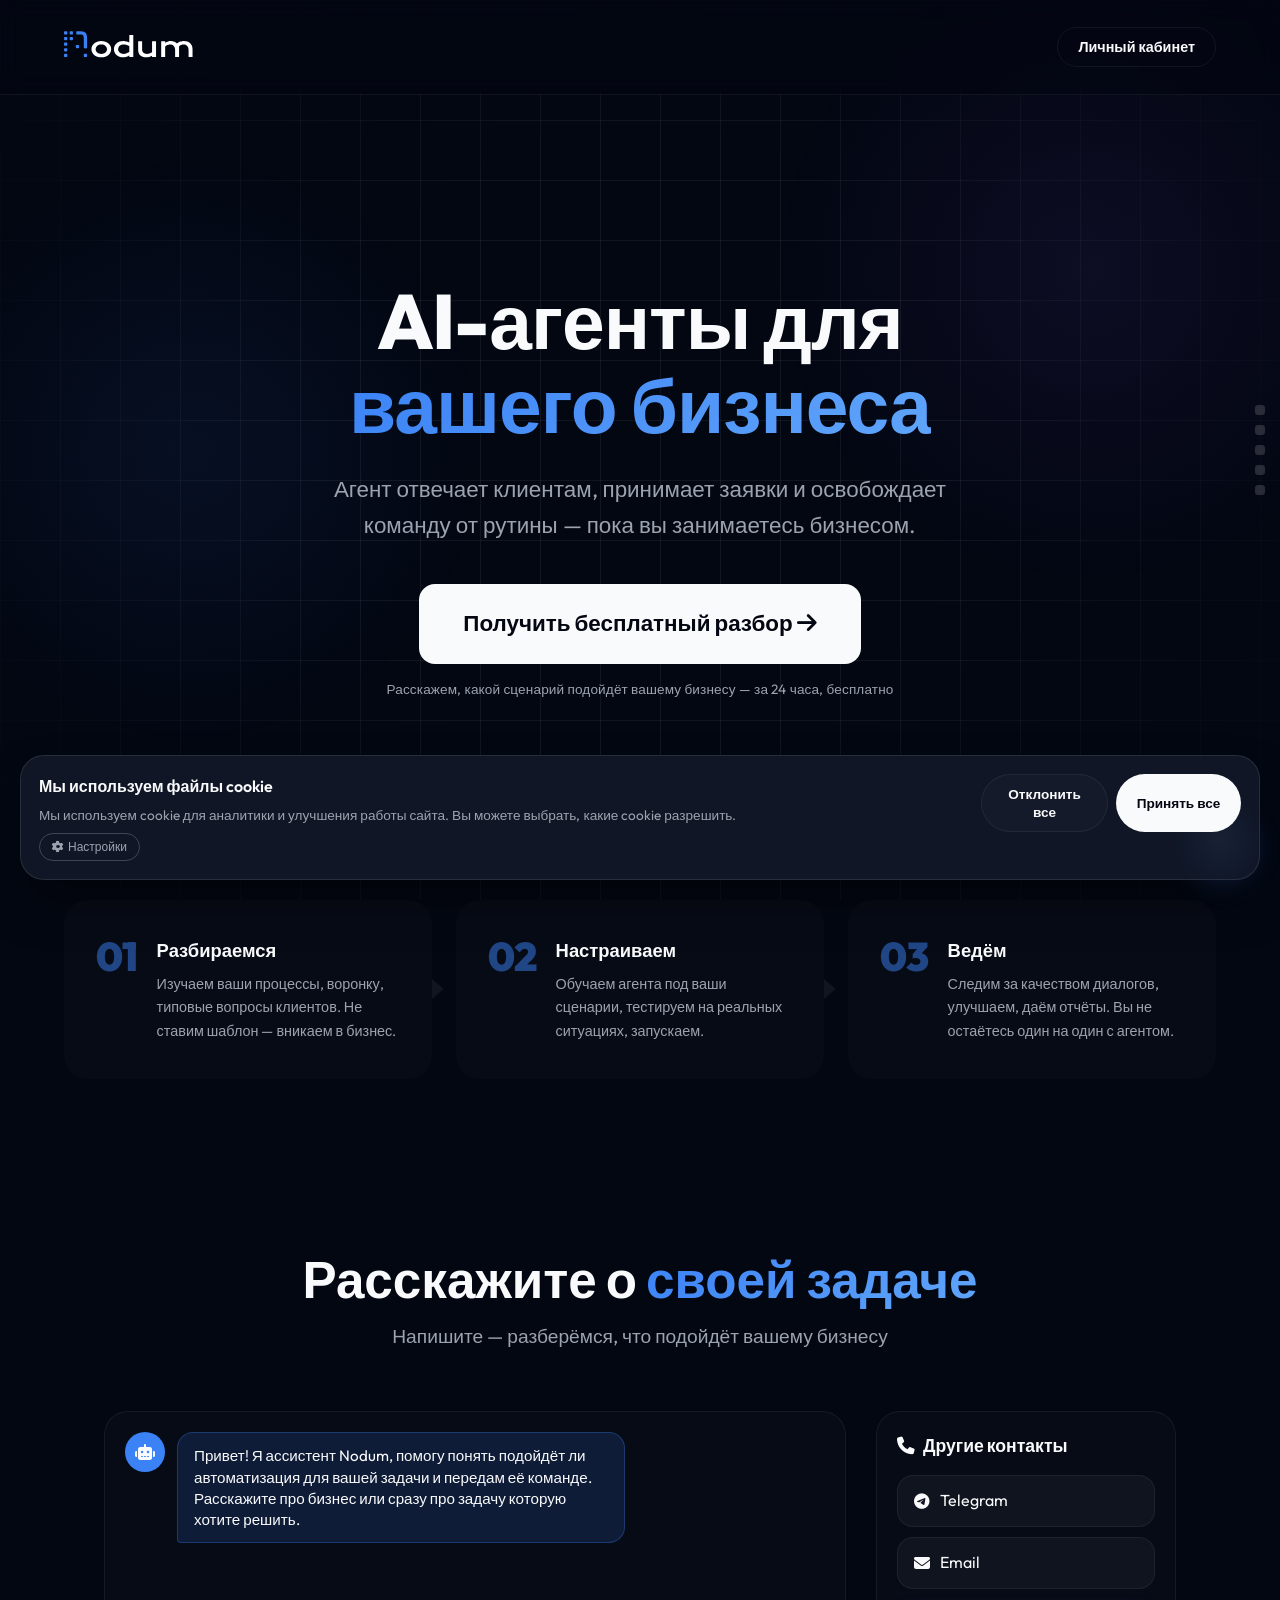
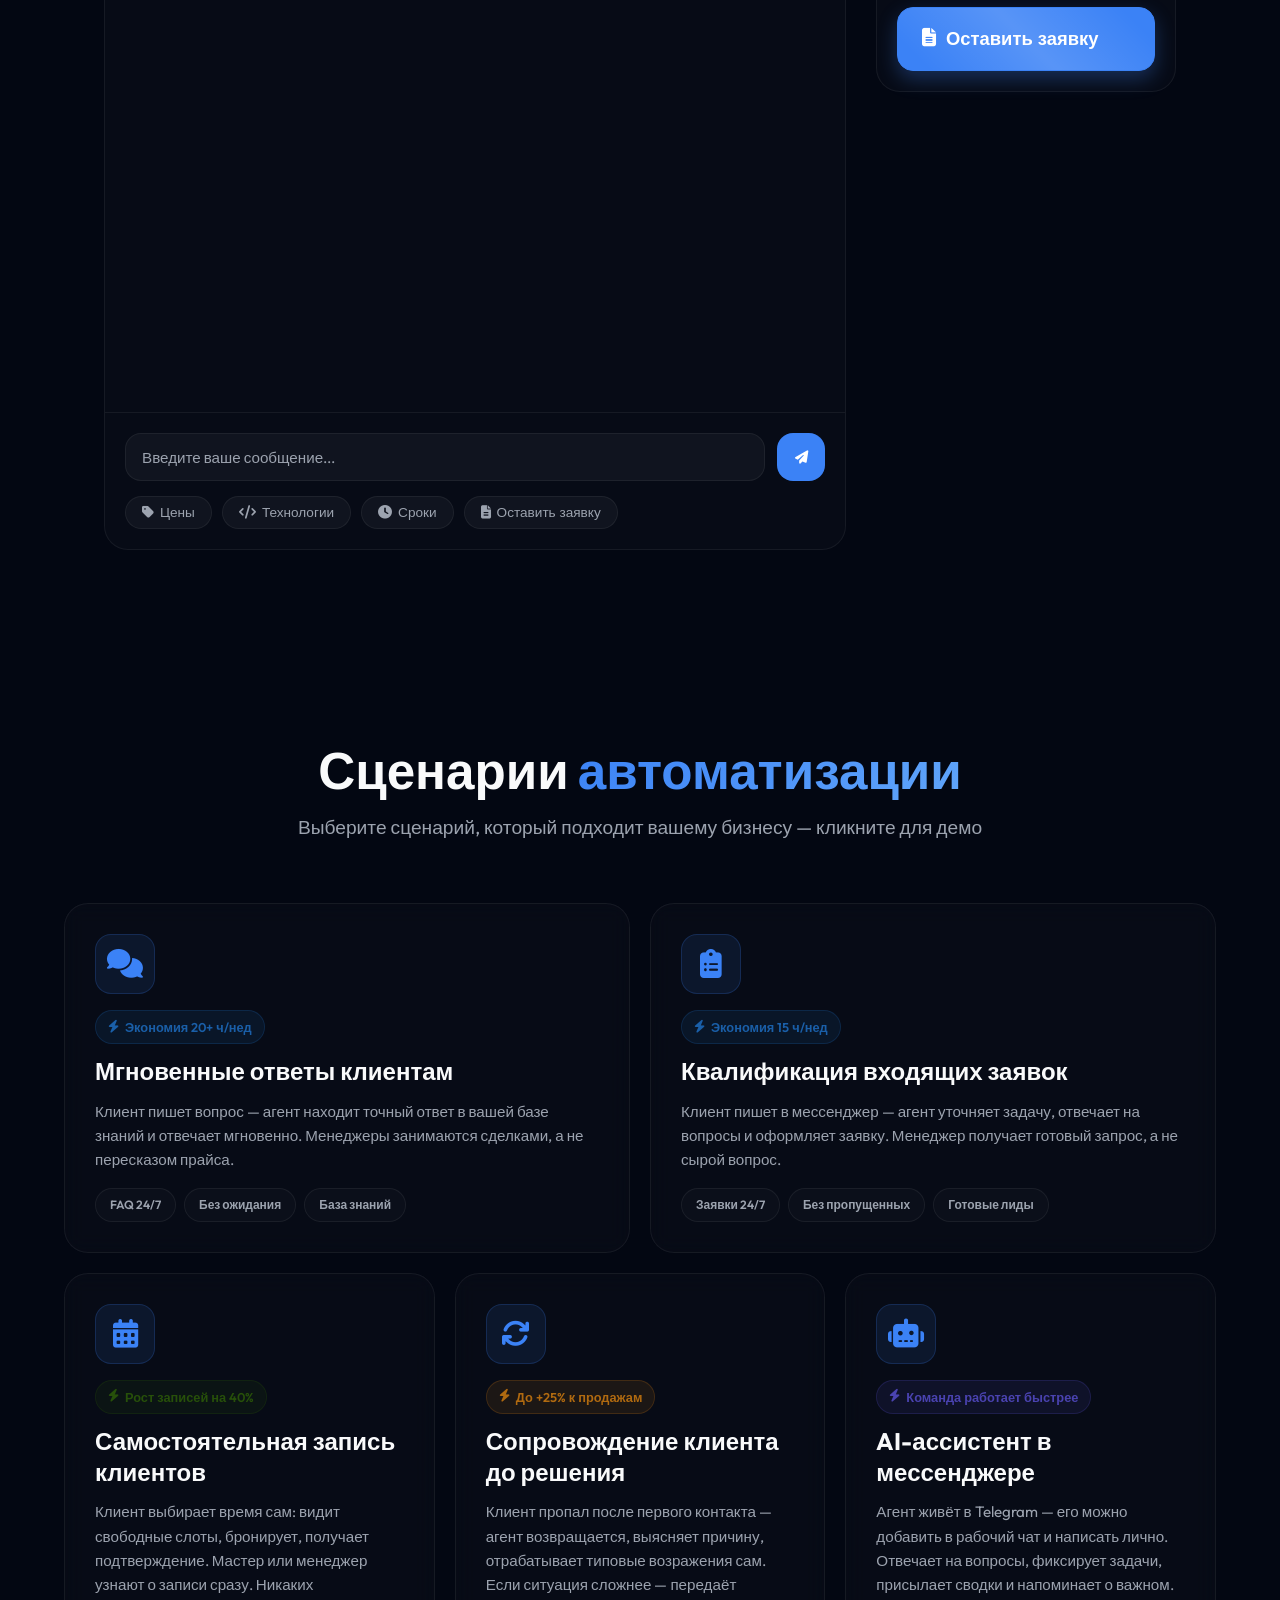
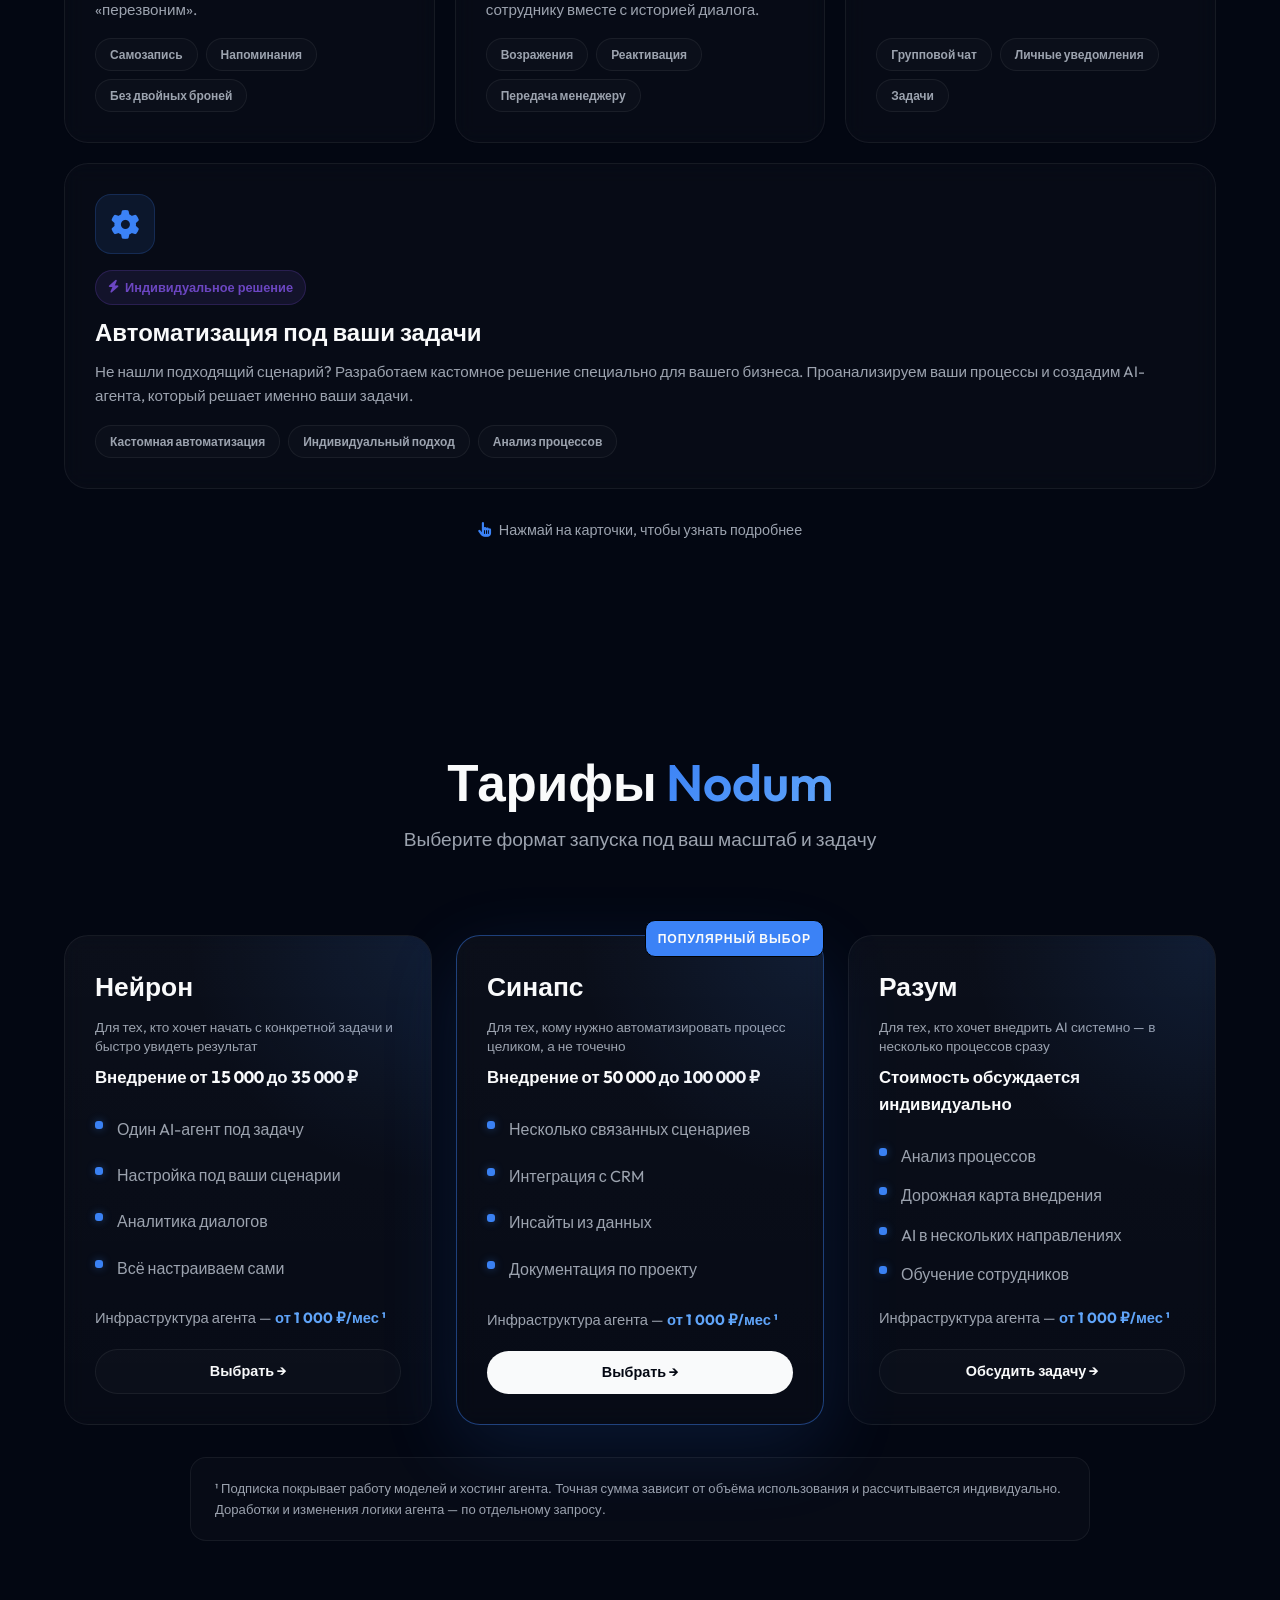
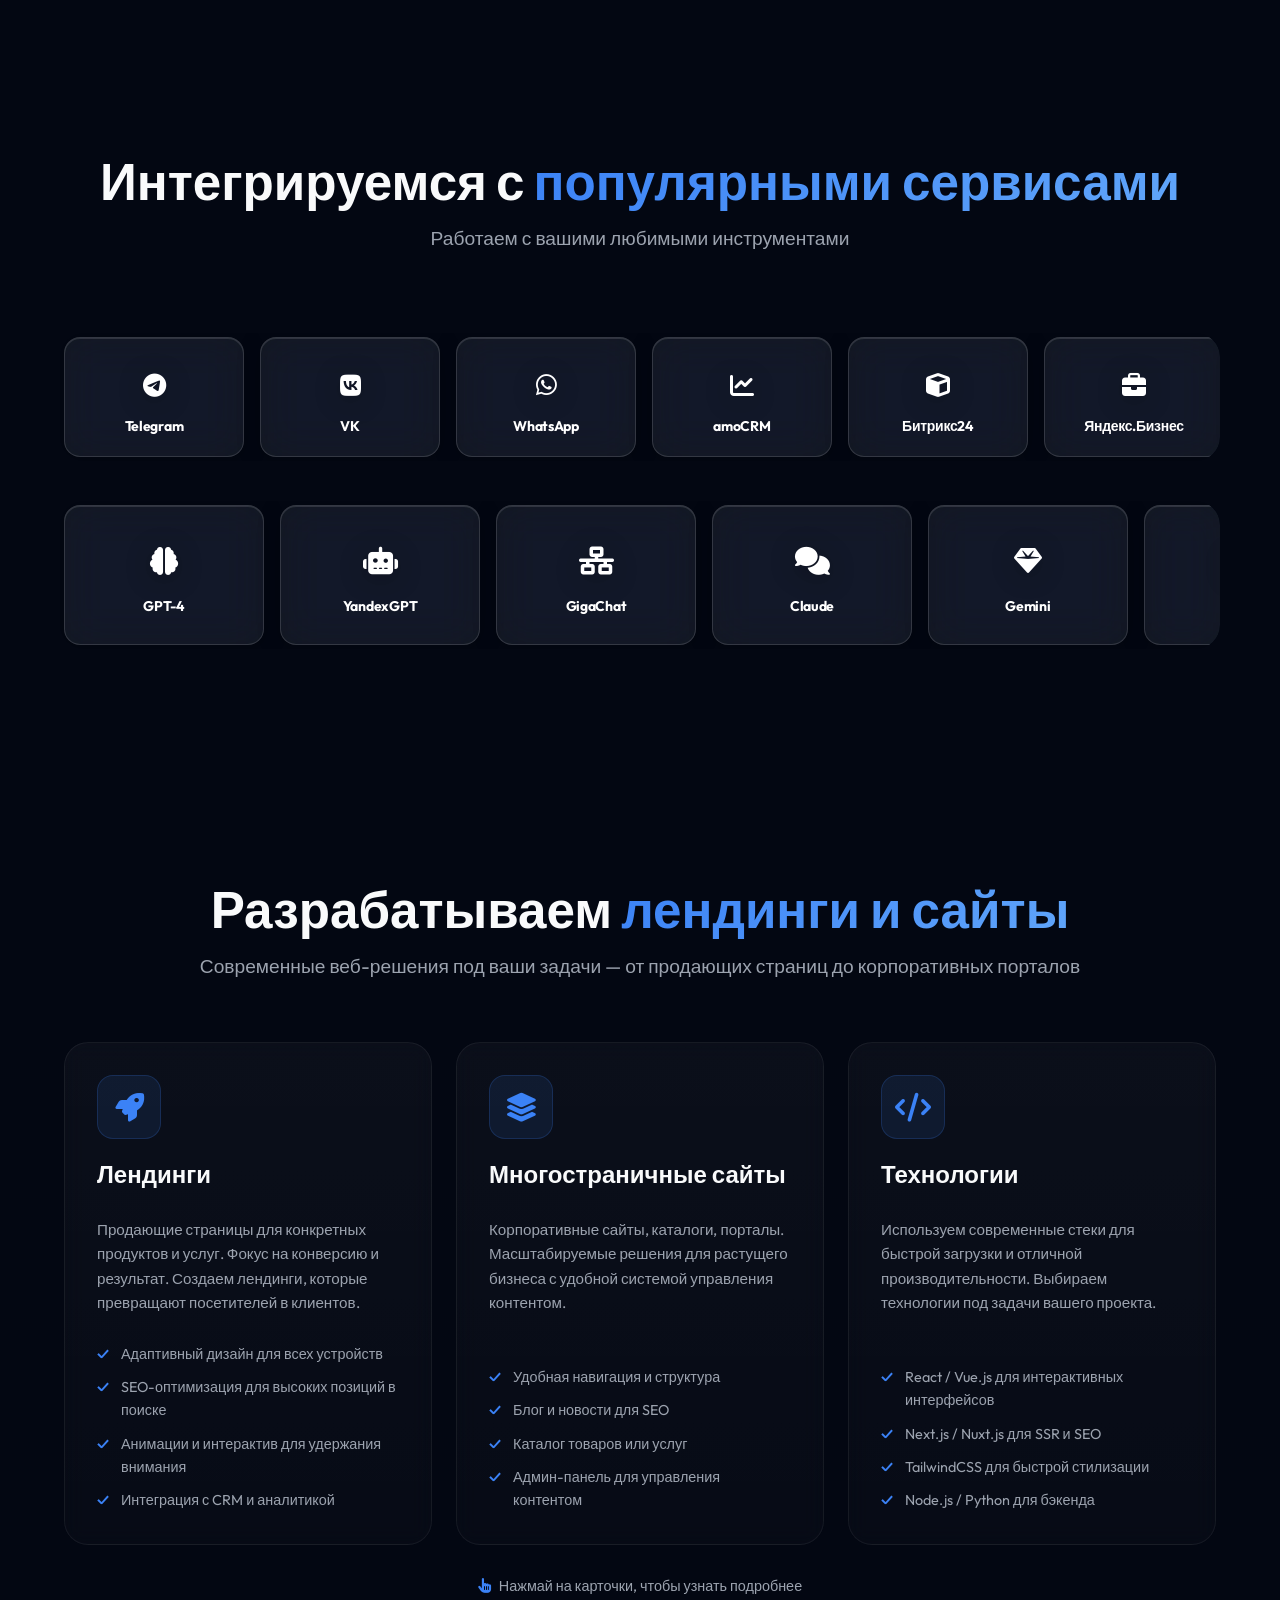
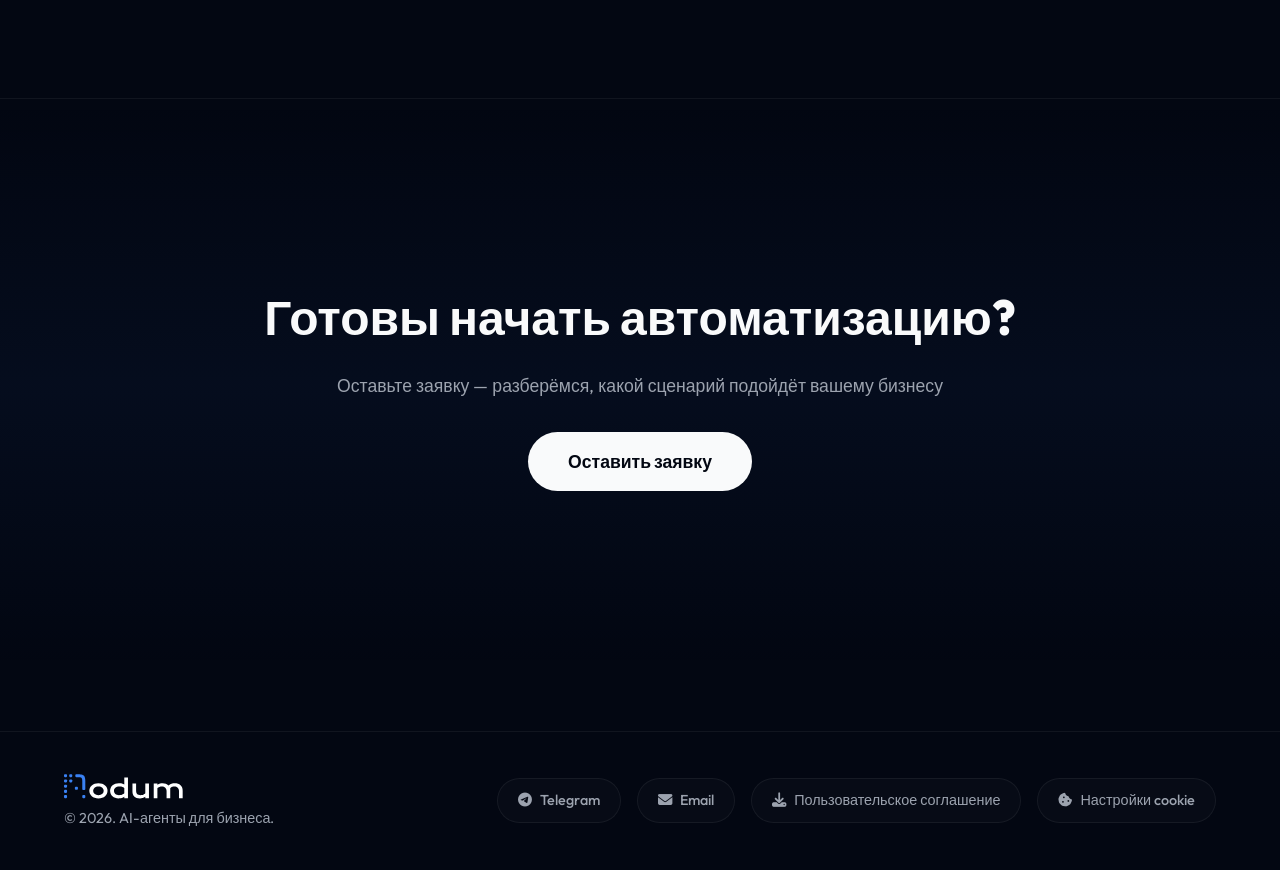
==== commit 9372ba1f: "обновлён текст приветственного сообщения чат-бота: добавлено представление ассистента Nodum, уточнен" ====
--- a/index.html
+++ b/index.html
@@ -80,7 +80,7 @@
 <body>
 
     <!-- Preloader -->
-    <div id="preloader" class="preloader">
+    <!-- <div id="preloader" class="preloader">
         <div class="preloader-content">
             <img class="preloader-logo" src="images/logo.svg" alt="Nodum Logo">
             <div class="preloader-spinner">
@@ -90,7 +90,7 @@
                 <div class="spinner-square"></div>
             </div>
         </div>
-    </div>
+    </div> -->
 
     <div class="bg-gradient"></div>
     <div class="grid-bg"></div>
@@ -186,7 +186,7 @@
                             <i class="fa-solid fa-robot"></i>
                         </div>
                         <div class="message-content">
-                            <p>Привет! Расскажите о своей сфере деятельности — помогу понять, какой сценарий автоматизации подойдёт. Или задайте любой вопрос.</p>
+                            <p>Привет! Я ассистент Nodum, помогу понять подойдёт ли автоматизация для вашей задачи и передам её команде. Расскажите про бизнес или сразу про задачу которую хотите решить.</p>
                         </div>
                     </div>
                 </div>
@@ -659,5 +659,33 @@
             }
         });
     </script>
+
+    <!-- QR Campaign Tracking -->
+    <script>
+    (function() {
+        // Track QR campaign visits via pixel (for direct QR mode and legacy QR)
+        const urlParams = new URLSearchParams(window.location.search);
+        const qrId = urlParams.get('qr_id');
+        const backendUrl = 'https://nhost.weebx.duckdns.org:8443/v1/qr-pixel';
+        let pixelUrl = '';
+
+        if (qrId) {
+            // Standard tracking with qr_id
+            pixelUrl = `${backendUrl}?id=${encodeURIComponent(qrId)}`;
+        } else {
+            // Legacy QR tracking by URL
+            const currentUrl = window.location.href.split('?')[0]; // Remove query params
+            pixelUrl = `${backendUrl}?url=${encodeURIComponent(currentUrl)}`;
+        }
+
+        // Send tracking pixel request
+        const img = new Image();
+        img.width = 1;
+        img.height = 1;
+        img.style.display = 'none';
+        img.src = `${pixelUrl}&_=${Date.now()}`;
+        document.body.appendChild(img);
+    })();
+    </script>
 </body>
 </html>
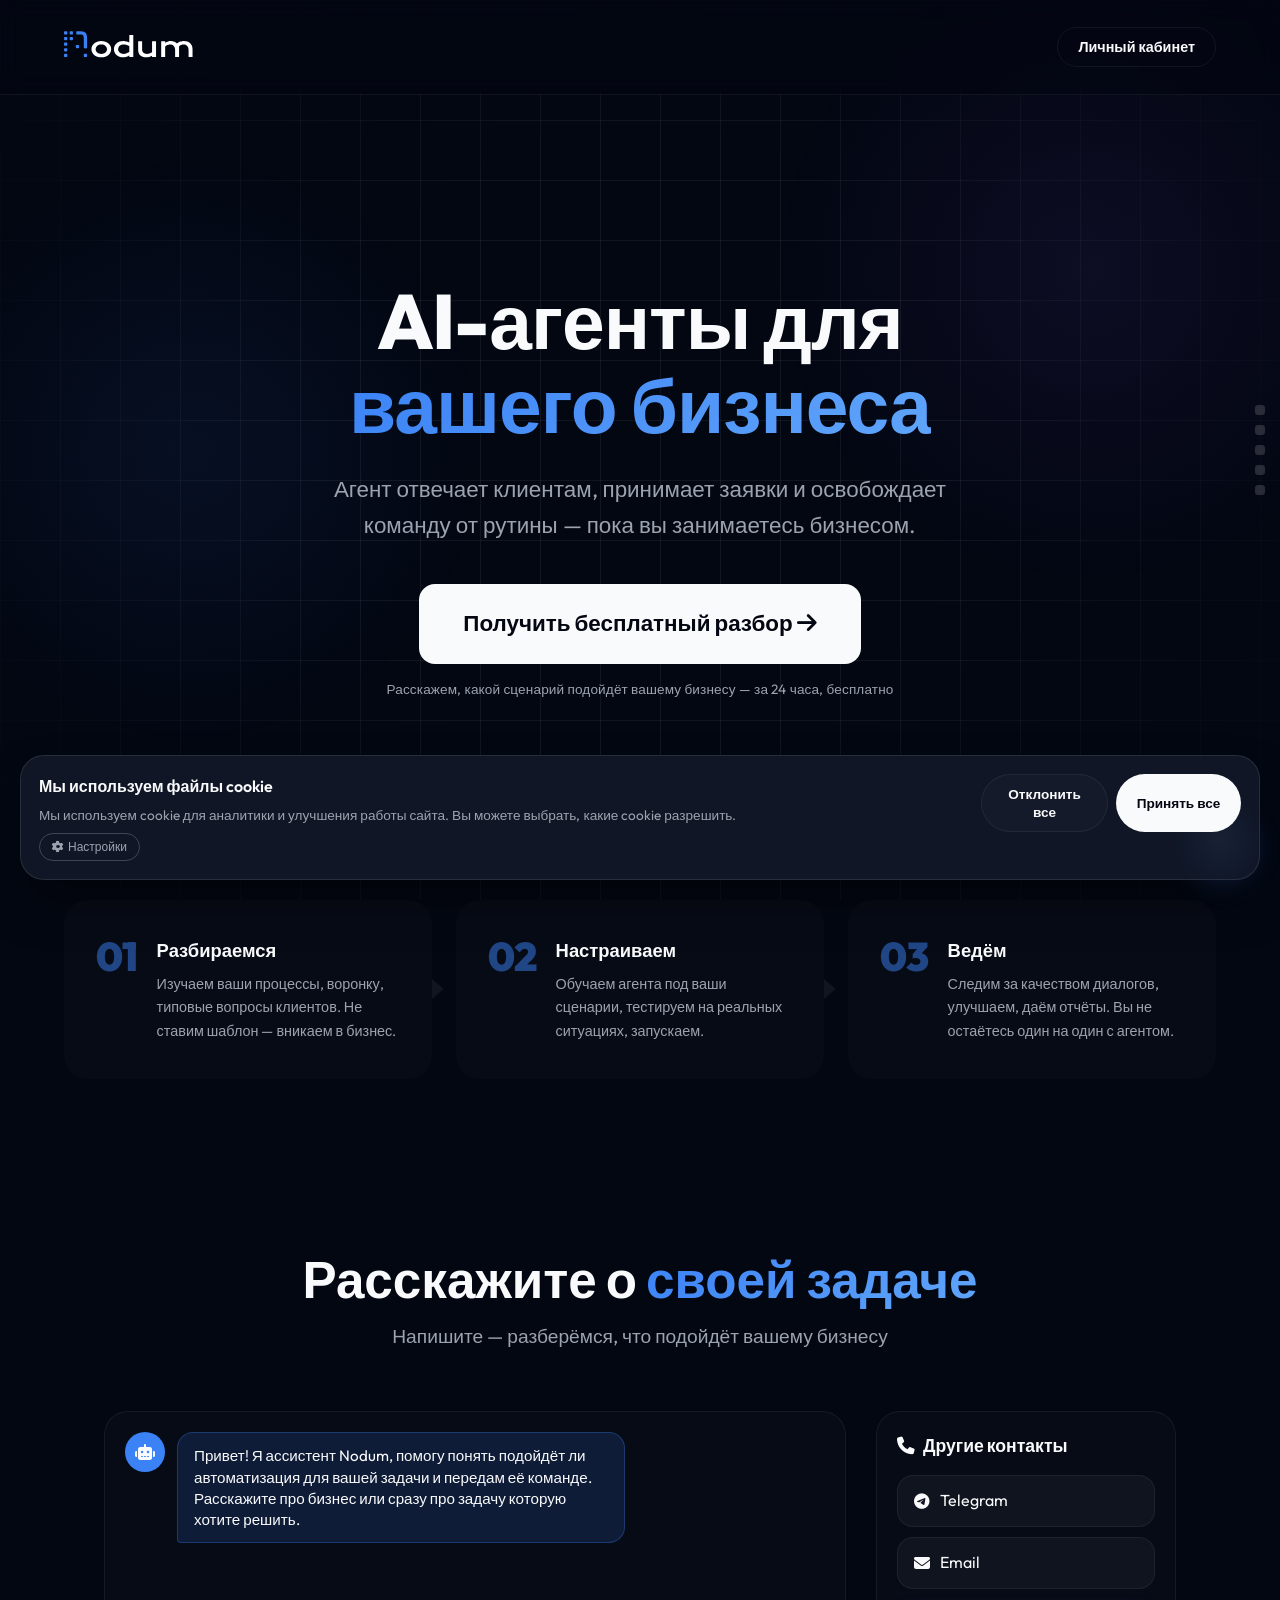
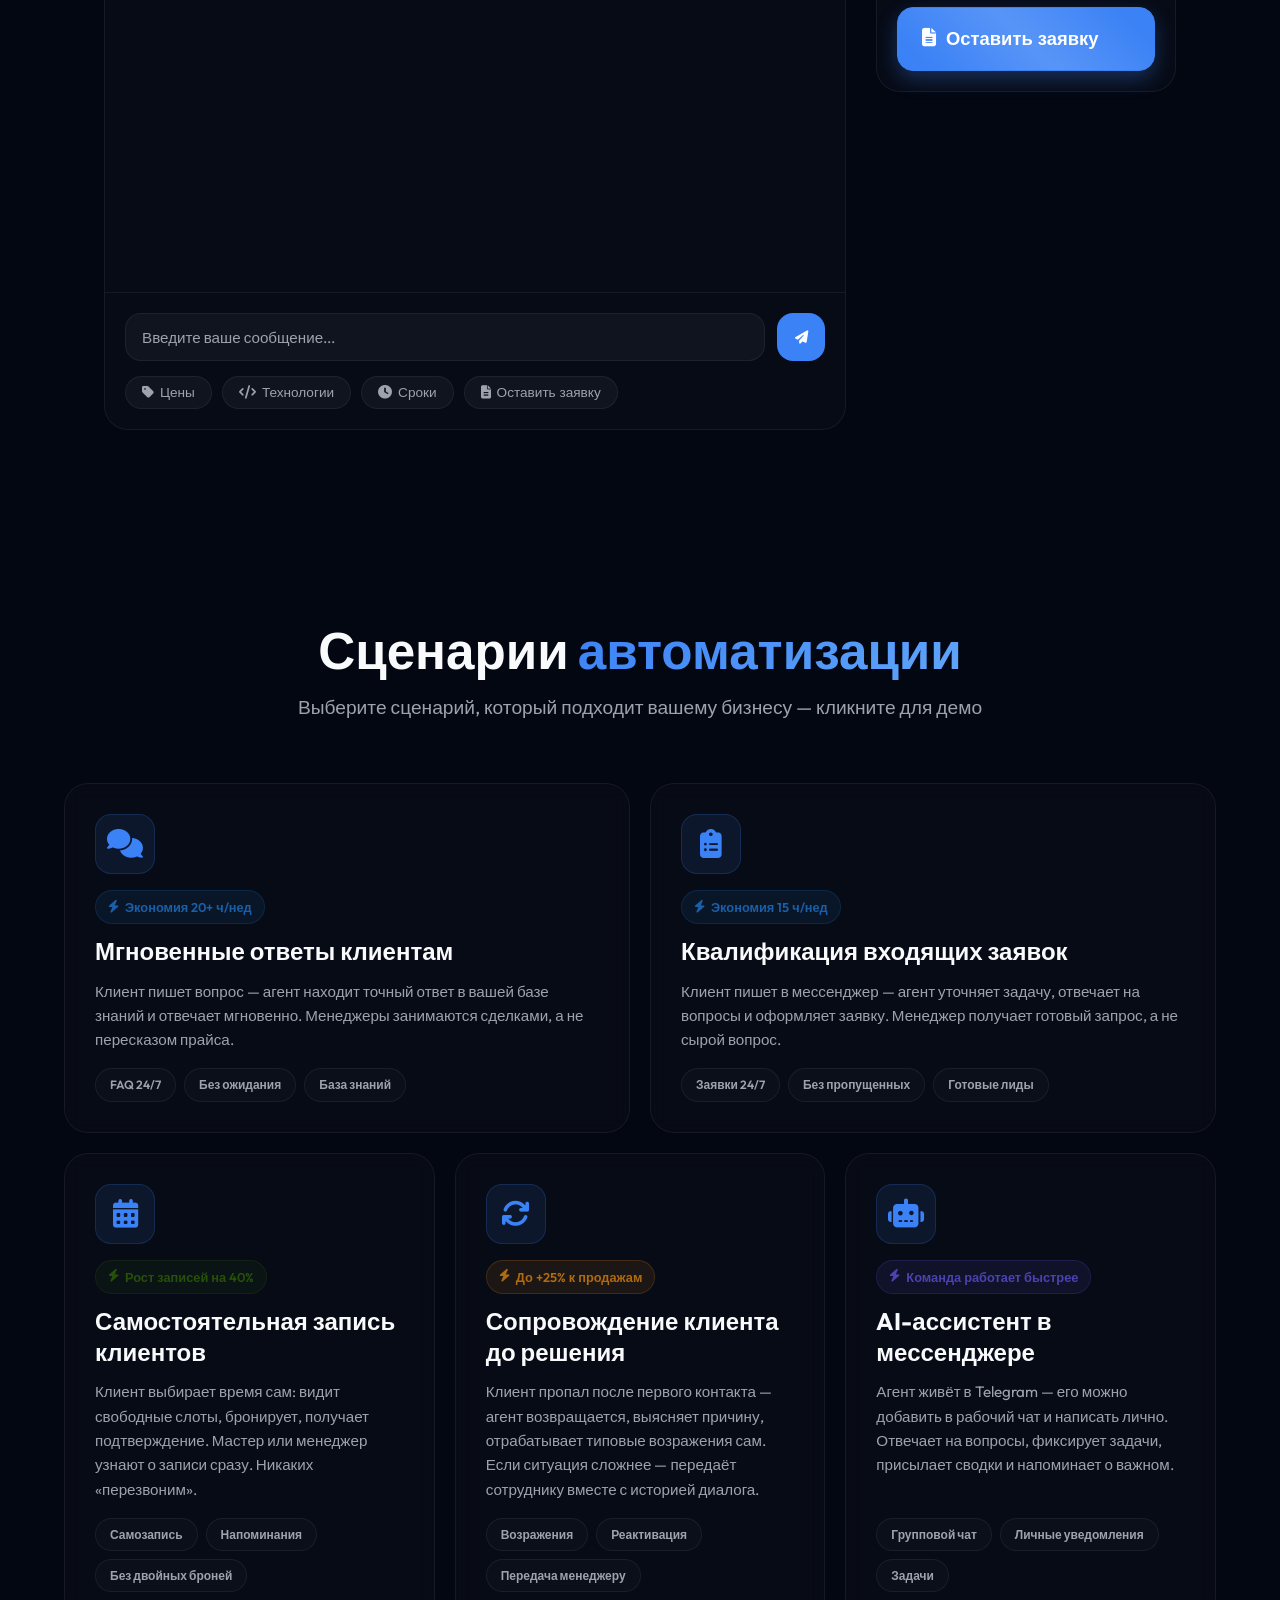
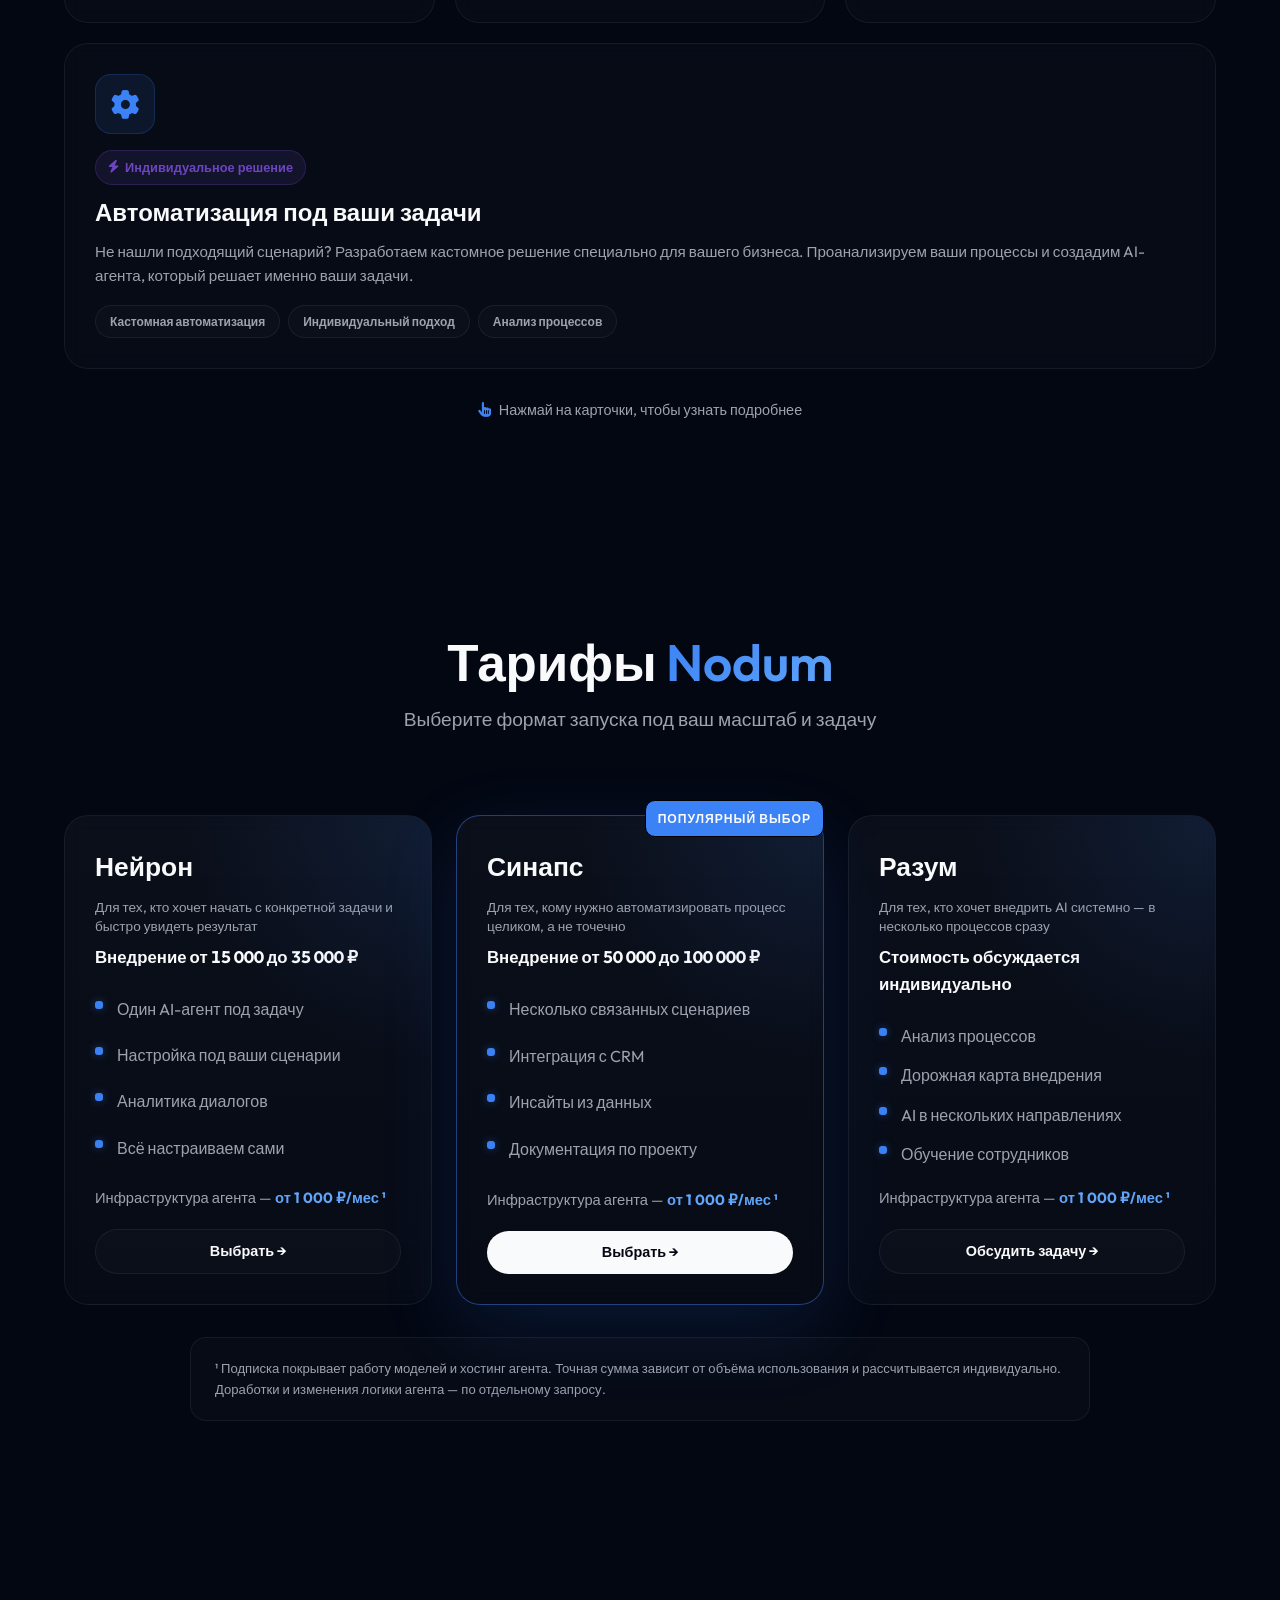
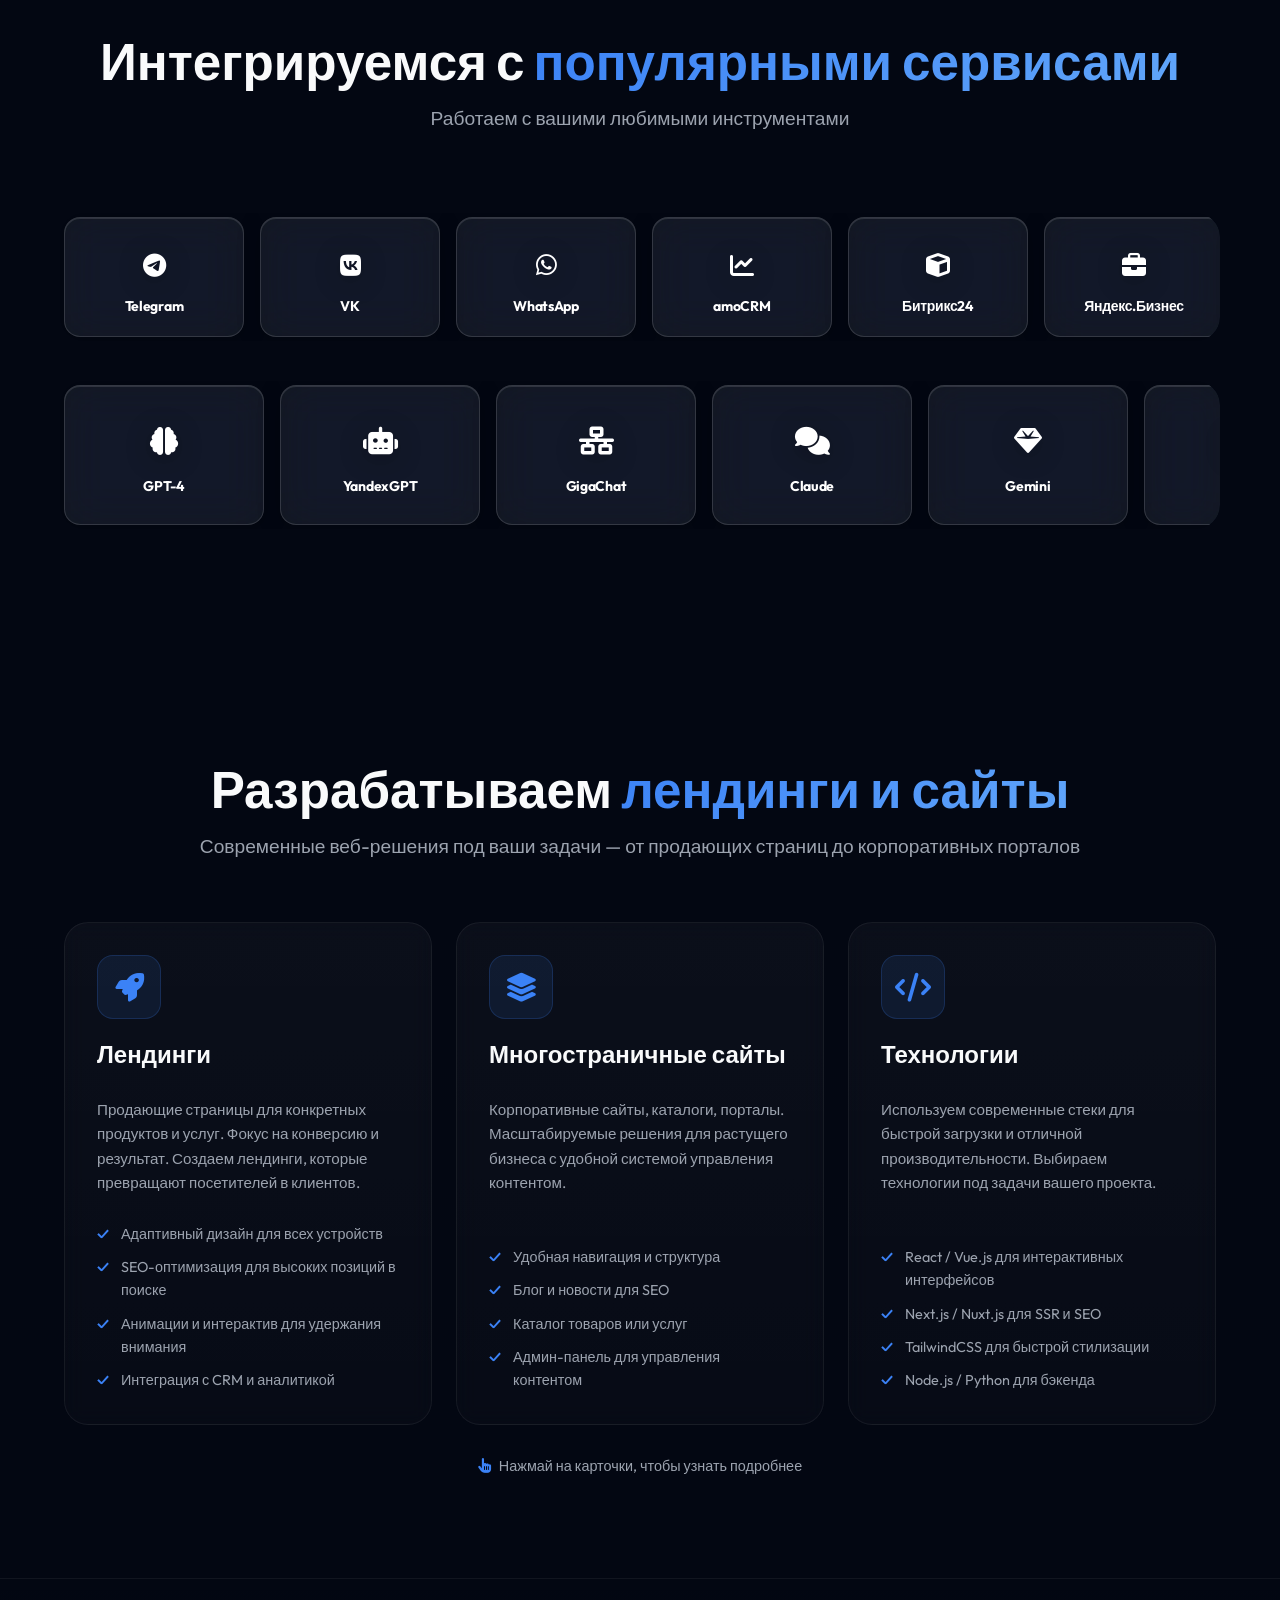
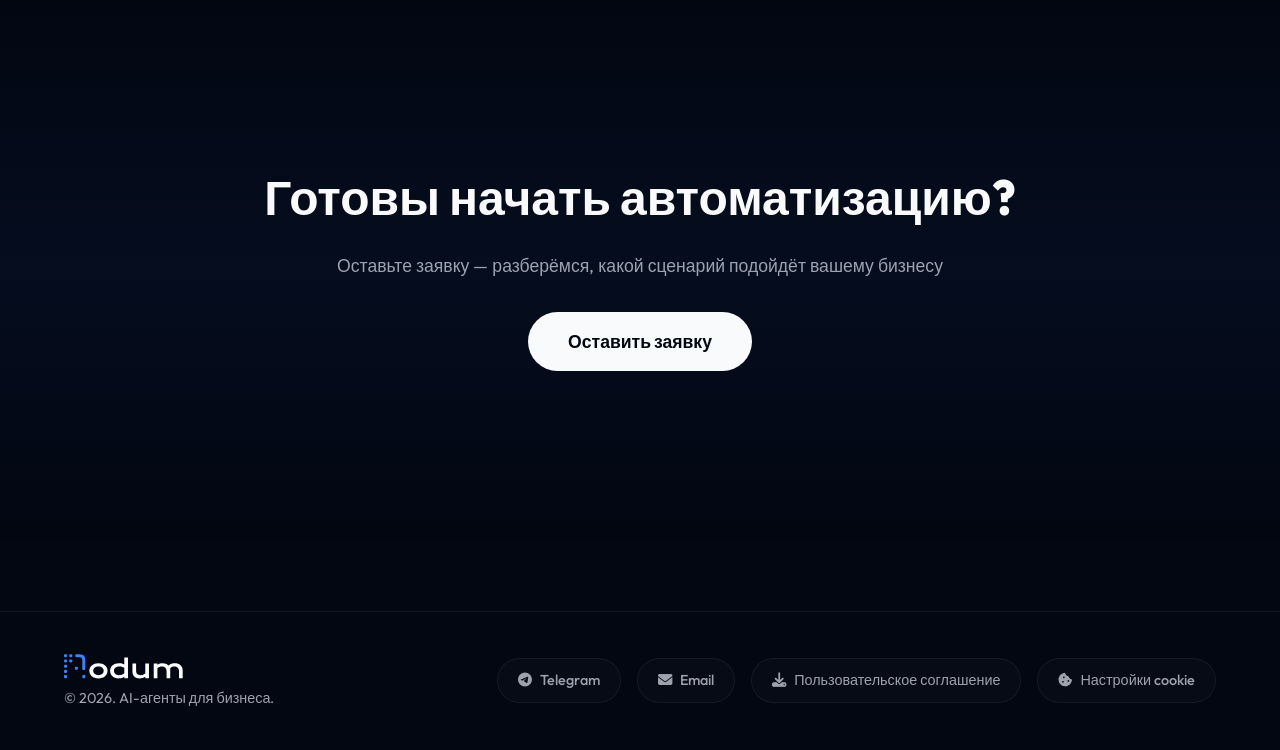
==== commit df854e65: "update contact email to nodum.tech@ya.ru Co-Authored-By: Claude Sonnet 4.6 <noreply@anthropic.com>" ====
--- a/index.html
+++ b/index.html
@@ -1,4 +1,4 @@
-<!DOCTYPE html>
+﻿<!DOCTYPE html>
 <html lang="ru">
 <head>
     <meta charset="UTF-8">
@@ -222,7 +222,7 @@
                         <a href="https://t.me/nodumtech" target="_blank" class="contact-btn telegram">
                             <i class="fa-brands fa-telegram"></i> Telegram
                         </a>
-                        <a href="mailto:hello@nodum-tech.ru" target="_blank" class="contact-btn email">
+                        <a href="mailto:nodum.tech@ya.ru" target="_blank" class="contact-btn email">
                             <i class="fa-solid fa-envelope"></i> Email
                         </a>
                         <button class="contact-btn form-btn big-contact-btn" onclick="openTraditionalForm(event)">
@@ -522,7 +522,7 @@
                 <a href="https://t.me/nodumtech" target="_blank" class="footer-link">
                     <i class="fa-brands fa-telegram"></i> Telegram
                 </a>
-                <a href="mailto:hello@nodum-tech.ru" class="footer-link">
+                <a href="mailto:nodum.tech@ya.ru" class="footer-link">
                     <i class="fa-solid fa-envelope"></i> Email
                 </a>
                 <a href="doc/nodum_user_agreement.docx" download class="footer-link">
@@ -689,3 +689,4 @@
     </script>
 </body>
 </html>
+
--- a/style.css
+++ b/style.css
@@ -3554,8 +3554,8 @@
 }
 
 .chat-messages {
-    height: 600px;
-    max-height: 600px;
+    height: 480px;
+    max-height: 480px;
     overflow-y: auto;
     overflow-x: hidden;
     padding: 20px;
